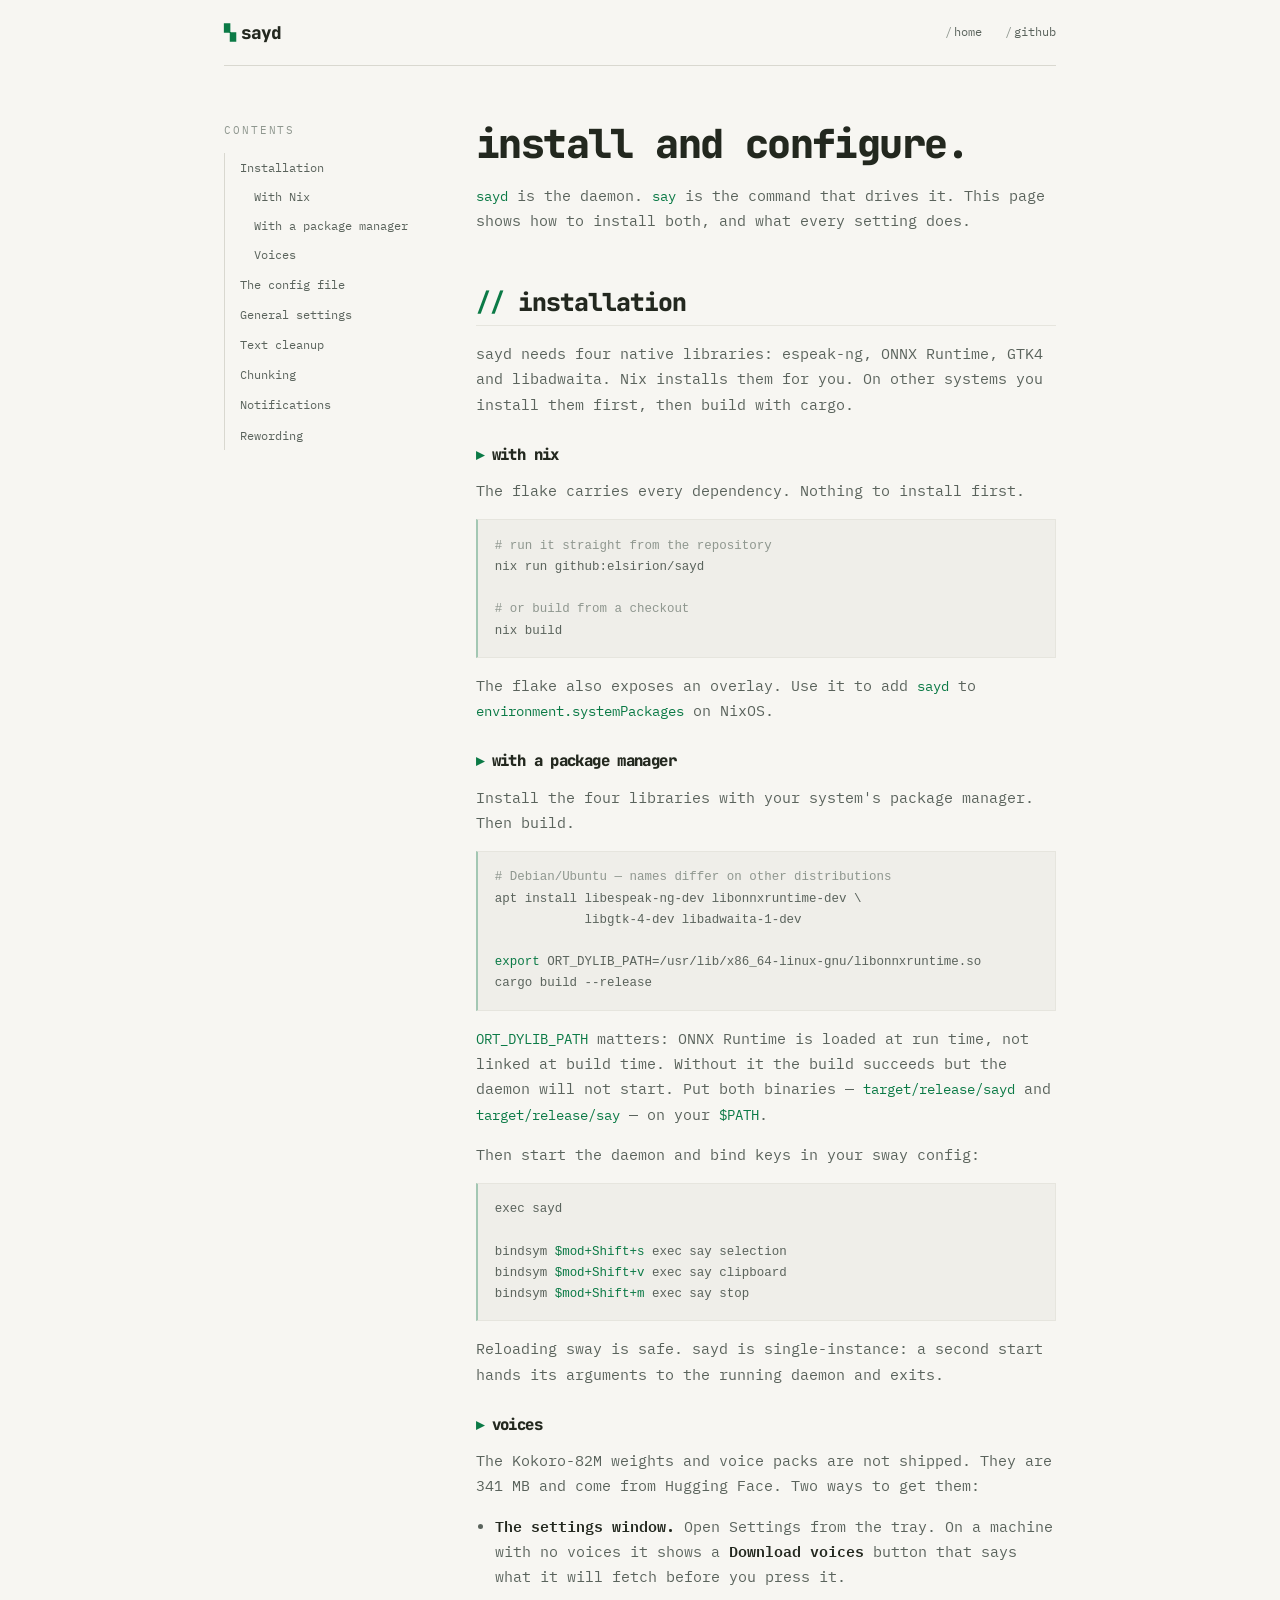
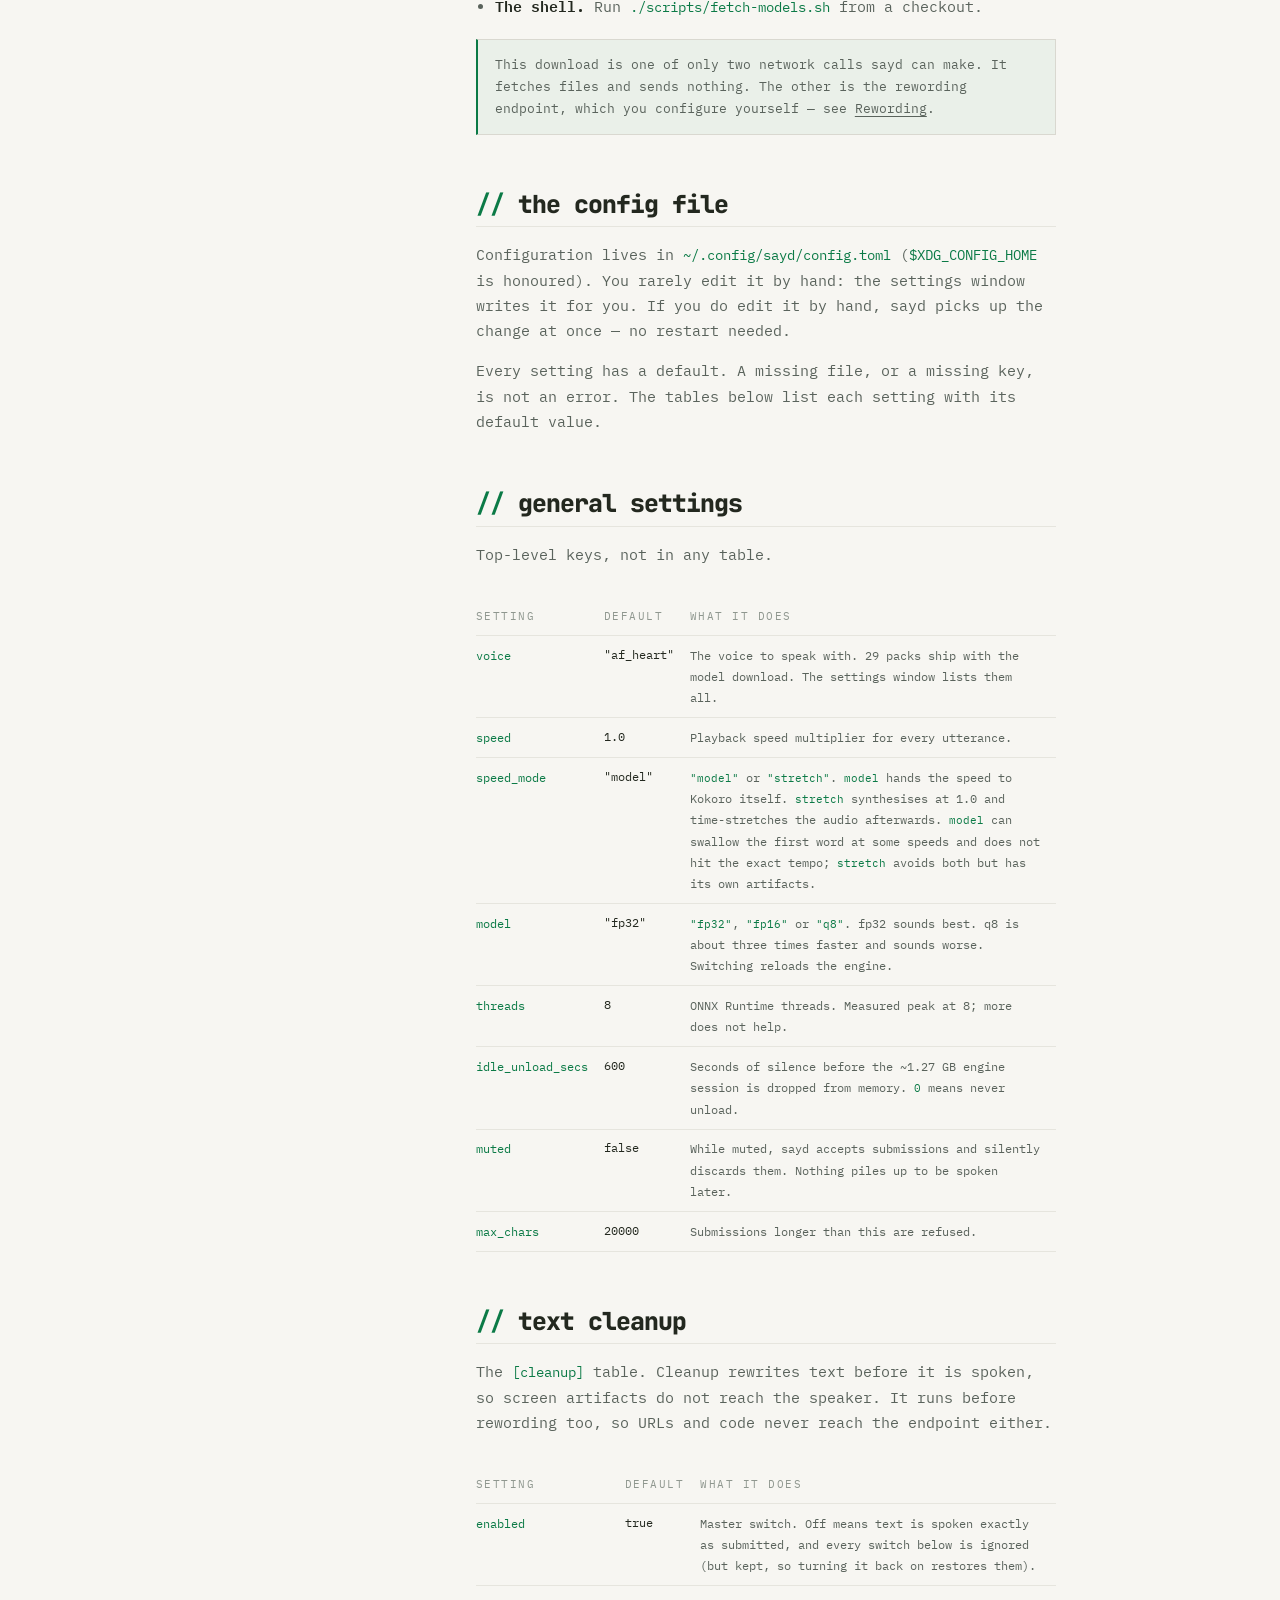
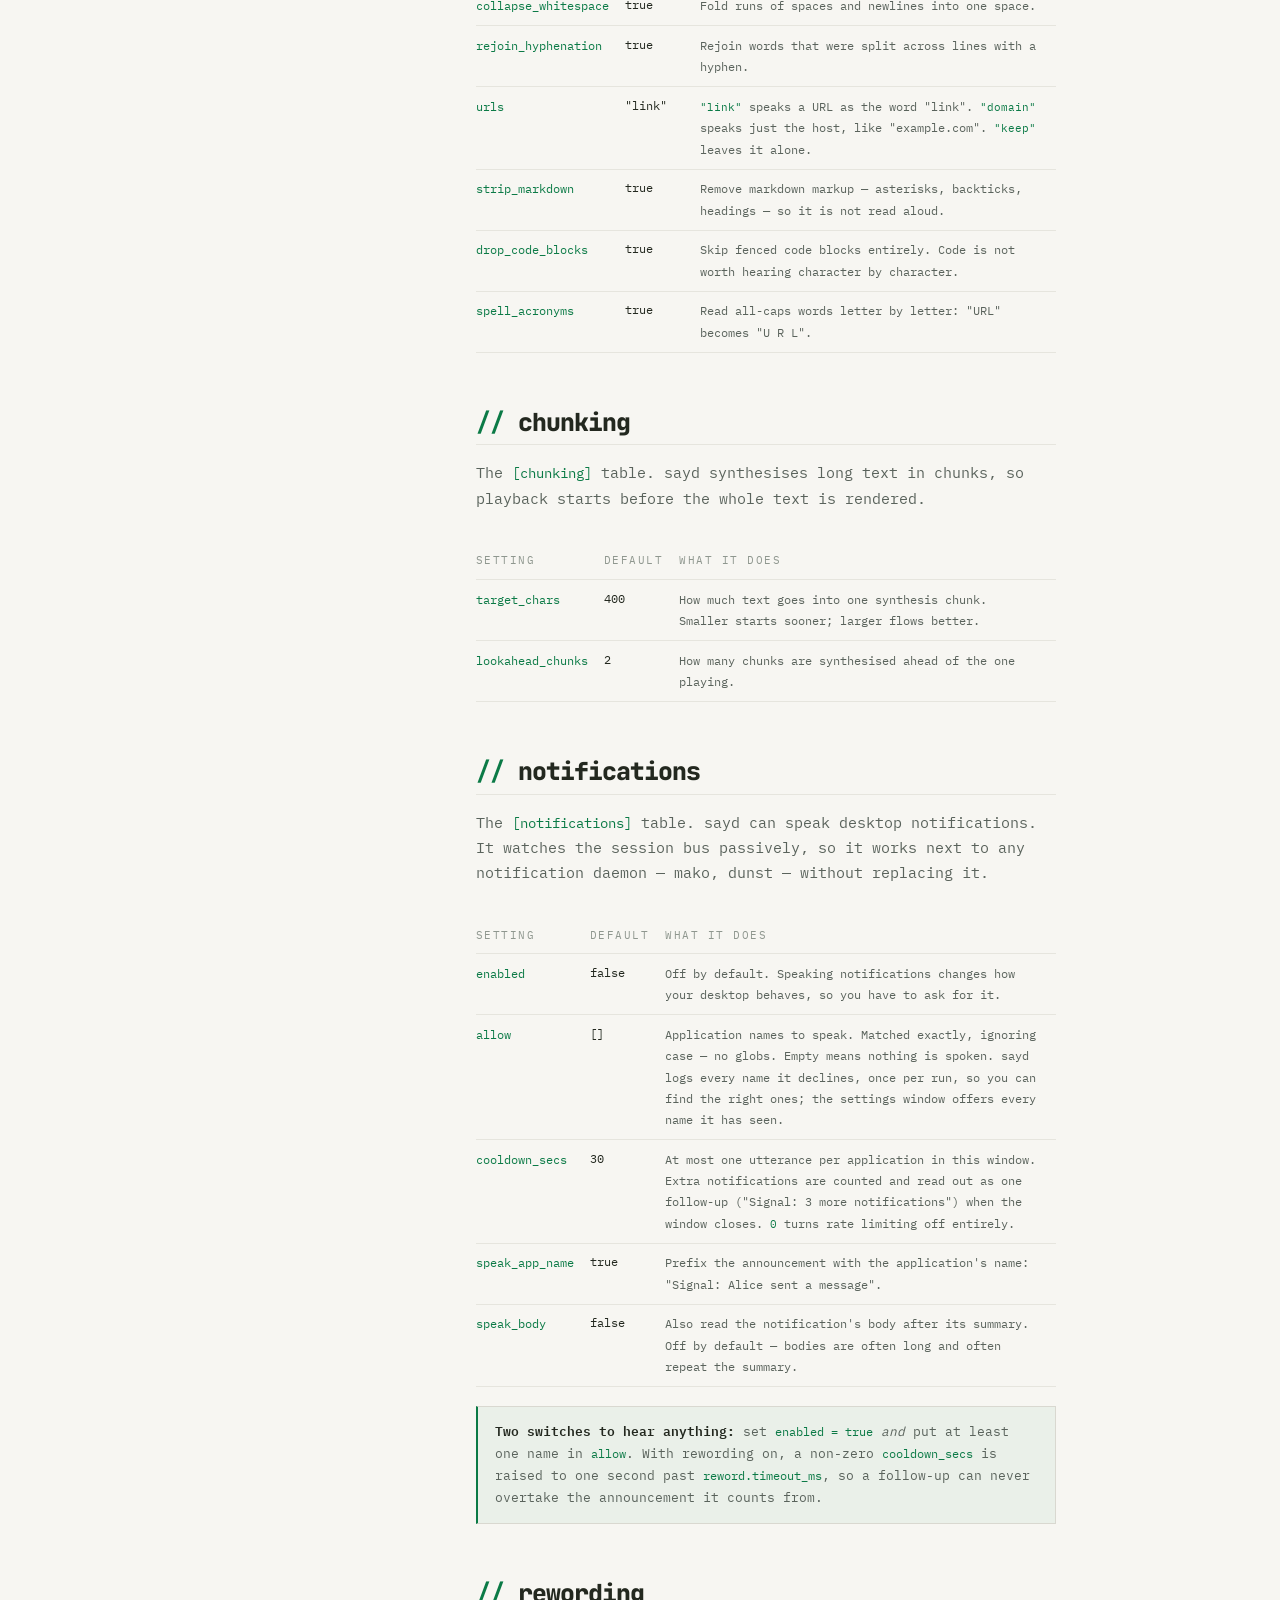
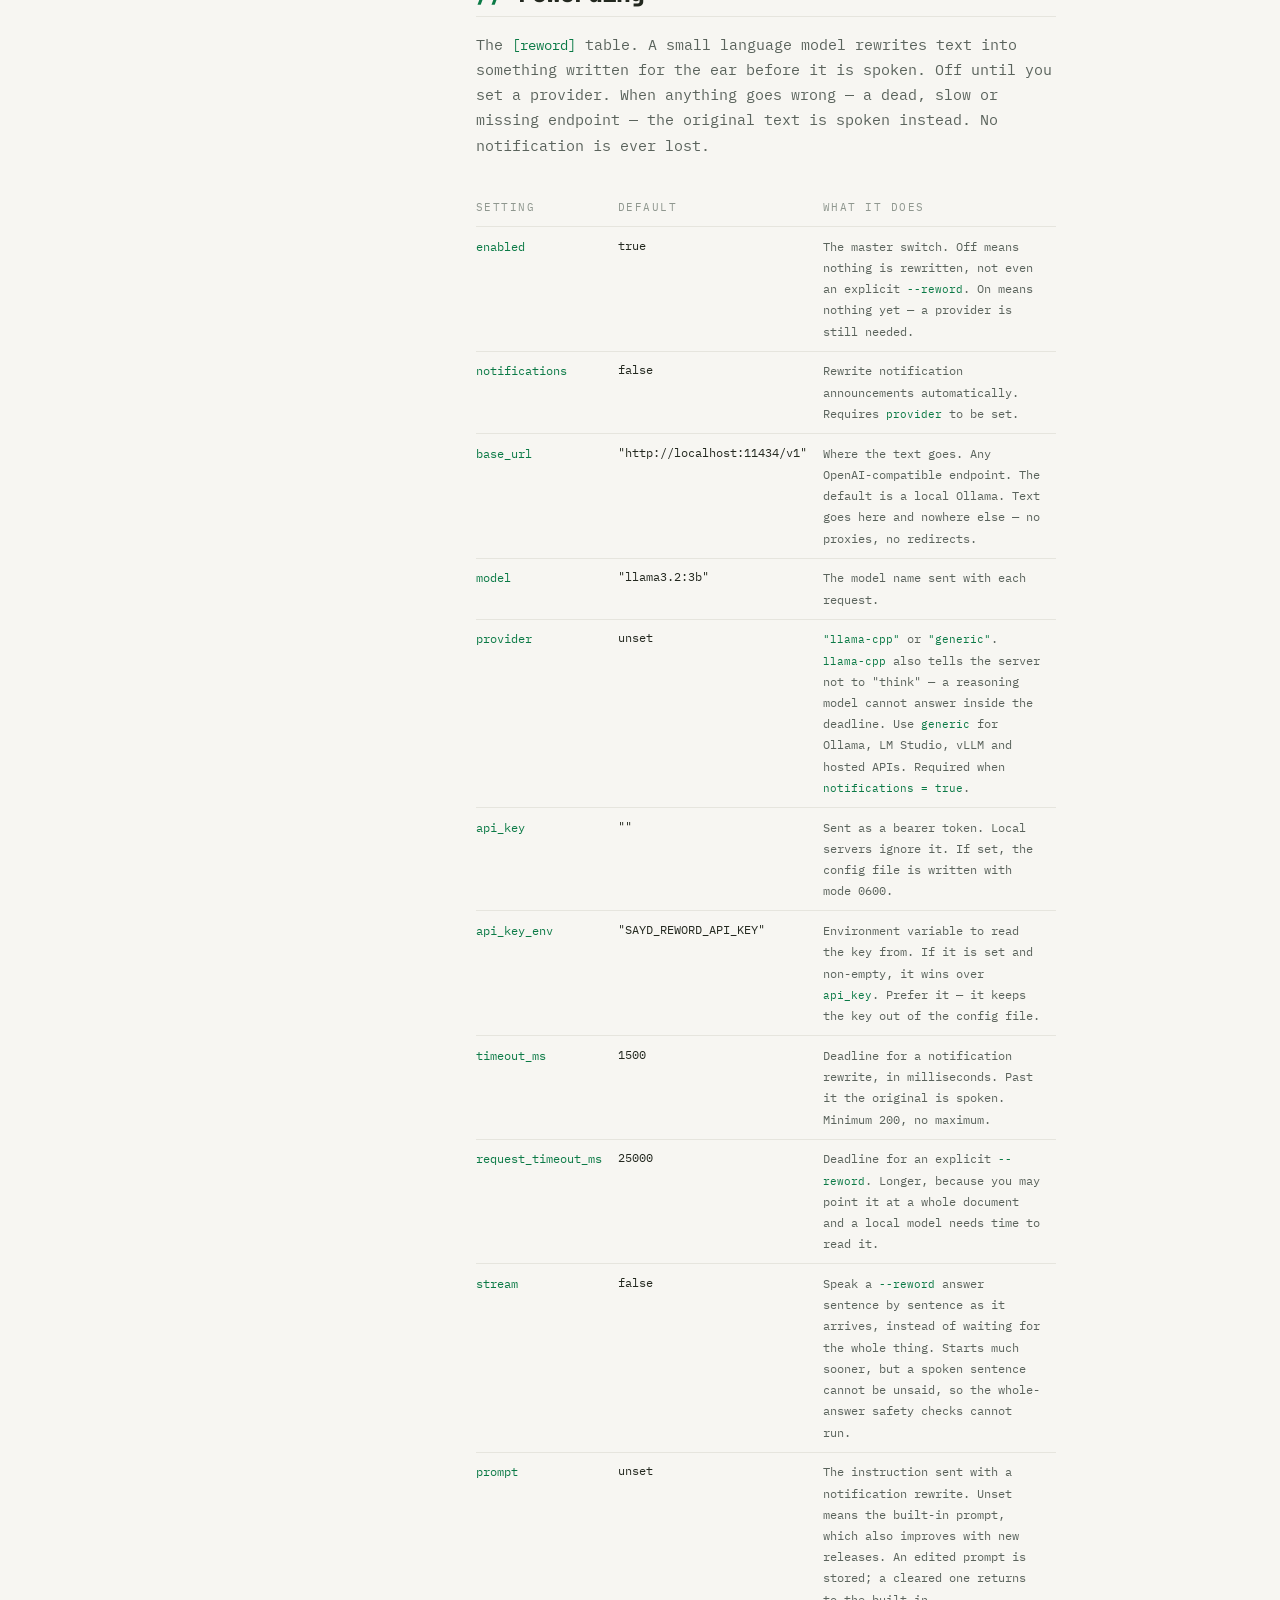
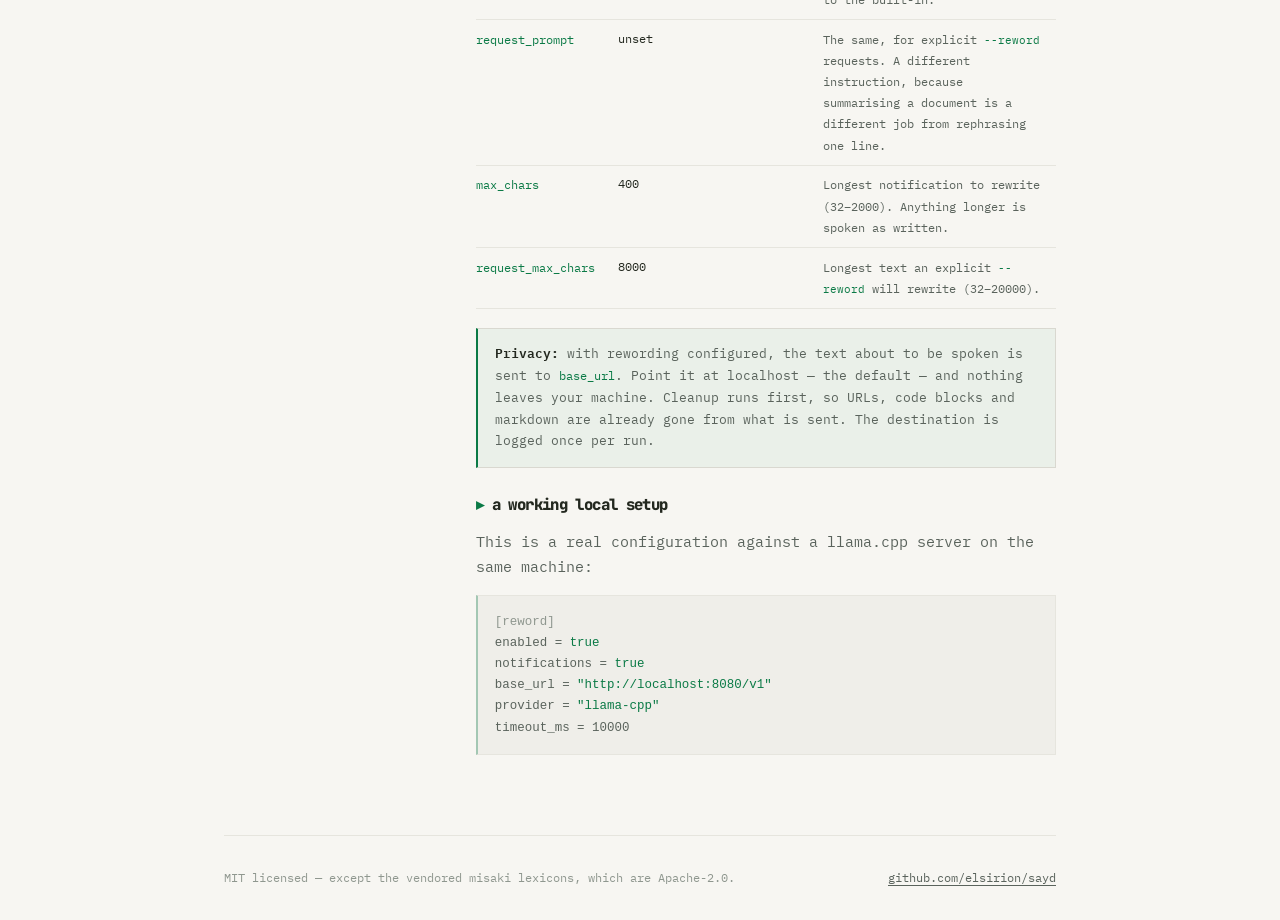
==== site/docs.html @ 58fd7c79 "docs: remap keybinds that collide with common sway bindings $mod+Shift+x (suspend) and $mod+Shift+p " ====
<!doctype html>
<html lang="en">
<head>
<meta charset="utf-8">
<meta name="viewport" content="width=device-width, initial-scale=1">
<title>sayd docs — install and configure</title>
<meta name="description" content="How to install sayd and what every setting in config.toml does.">
<meta name="color-scheme" content="dark light">
<link rel="stylesheet" href="docs.css">
<link rel="icon" href="data:image/svg+xml,%3Csvg xmlns='http://www.w3.org/2000/svg' viewBox='0 0 32 32'%3E%3Crect width='32' height='32' fill='%2307080a'/%3E%3Cg fill='%232bf08a'%3E%3Crect x='7' y='13' width='2.5' height='6'/%3E%3Crect x='12' y='9' width='2.5' height='14'/%3E%3Crect x='17' y='11' width='2.5' height='10'/%3E%3Crect x='22' y='14' width='2.5' height='4'/%3E%3C/g%3E%3C/svg%3E">
</head>
<body>

<header class="wrap masthead">
  <a class="wordmark" href="./">sayd</a>
  <nav>
    <a href="./">home</a>
    <a href="https://github.com/elsirion/sayd">github</a>
  </nav>
</header>

<div class="wrap docs">

<nav class="toc" aria-label="Contents">
  <p class="toc__title">Contents</p>
  <ol>
    <li><a href="#install">Installation</a></li>
    <li class="toc--sub"><a href="#install-nix">With Nix</a></li>
    <li class="toc--sub"><a href="#install-pm">With a package manager</a></li>
    <li class="toc--sub"><a href="#voices">Voices</a></li>
    <li><a href="#config-file">The config file</a></li>
    <li><a href="#general">General settings</a></li>
    <li><a href="#cleanup">Text cleanup</a></li>
    <li><a href="#chunking">Chunking</a></li>
    <li><a href="#notifications">Notifications</a></li>
    <li><a href="#reword">Rewording</a></li>
  </ol>
</nav>

<main class="content">

<h1>Install and configure.</h1>
<p class="lede">
  <code>sayd</code> is the daemon. <code>say</code> is the command that drives it.
  This page shows how to install both, and what every setting does.
</p>

<!-- ================================================================== -->

<section id="install">
  <h2>Installation</h2>
  <p>
    sayd needs four native libraries: espeak-ng, ONNX Runtime, GTK4 and
    libadwaita. Nix installs them for you. On other systems you install them
    first, then build with cargo.
  </p>

  <h3 id="install-nix">With Nix</h3>
  <p>The flake carries every dependency. Nothing to install first.</p>
<pre><span class="c"># run it straight from the repository</span>
nix run github:elsirion/sayd

<span class="c"># or build from a checkout</span>
nix build</pre>
  <p>
    The flake also exposes an overlay. Use it to add <code>sayd</code> to
    <code>environment.systemPackages</code> on NixOS.
  </p>

  <h3 id="install-pm">With a package manager</h3>
  <p>Install the four libraries with your system's package manager. Then build.</p>
<pre><span class="c"># Debian/Ubuntu — names differ on other distributions</span>
apt install libespeak-ng-dev libonnxruntime-dev \
            libgtk-4-dev libadwaita-1-dev

<span class="k">export</span> ORT_DYLIB_PATH=/usr/lib/x86_64-linux-gnu/libonnxruntime.so
cargo build --release</pre>
  <p>
    <code>ORT_DYLIB_PATH</code> matters: ONNX Runtime is loaded at run time,
    not linked at build time. Without it the build succeeds but the daemon
    will not start. Put both binaries — <code>target/release/sayd</code> and
    <code>target/release/say</code> — on your <code>$PATH</code>.
  </p>

  <p>Then start the daemon and bind keys in your sway config:</p>
<pre>exec sayd

bindsym <span class="k">$mod+Shift+s</span> exec say selection
bindsym <span class="k">$mod+Shift+v</span> exec say clipboard
bindsym <span class="k">$mod+Shift+m</span> exec say stop</pre>
  <p>
    Reloading sway is safe. sayd is single-instance: a second start hands its
    arguments to the running daemon and exits.
  </p>

  <h3 id="voices">Voices</h3>
  <p>
    The Kokoro-82M weights and voice packs are not shipped. They are 341&nbsp;MB
    and come from Hugging Face. Two ways to get them:
  </p>
  <ul>
    <li><b>The settings window.</b> Open Settings from the tray. On a machine
      with no voices it shows a <b>Download voices</b> button that says what it
      will fetch before you press it.</li>
    <li><b>The shell.</b> Run <code>./scripts/fetch-models.sh</code> from a
      checkout.</li>
  </ul>
  <p class="note">
    This download is one of only two network calls sayd can make. It fetches
    files and sends nothing. The other is the rewording endpoint, which you
    configure yourself — see <a href="#reword">Rewording</a>.
  </p>
</section>

<!-- ================================================================== -->

<section id="config-file">
  <h2>The config file</h2>
  <p>
    Configuration lives in <code>~/.config/sayd/config.toml</code>
    (<code>$XDG_CONFIG_HOME</code> is honoured). You rarely edit it by hand:
    the settings window writes it for you. If you do edit it by hand, sayd
    picks up the change at once — no restart needed.
  </p>
  <p>
    Every setting has a default. A missing file, or a missing key, is not an
    error. The tables below list each setting with its default value.
  </p>
</section>

<!-- ================================================================== -->

<section id="general">
  <h2>General settings</h2>
  <p>Top-level keys, not in any table.</p>
  <div class="scroller">
  <table>
    <tr><th>Setting</th><th>Default</th><th>What it does</th></tr>
    <tr><td>voice</td><td>"af_heart"</td>
      <td>The voice to speak with. 29 packs ship with the model download. The settings window lists them all.</td></tr>
    <tr><td>speed</td><td>1.0</td>
      <td>Playback speed multiplier for every utterance.</td></tr>
    <tr><td>speed_mode</td><td>"model"</td>
      <td><code>"model"</code> or <code>"stretch"</code>. <code>model</code> hands the speed to Kokoro itself. <code>stretch</code> synthesises at 1.0 and time-stretches the audio afterwards. <code>model</code> can swallow the first word at some speeds and does not hit the exact tempo; <code>stretch</code> avoids both but has its own artifacts.</td></tr>
    <tr><td>model</td><td>"fp32"</td>
      <td><code>"fp32"</code>, <code>"fp16"</code> or <code>"q8"</code>. fp32 sounds best. q8 is about three times faster and sounds worse. Switching reloads the engine.</td></tr>
    <tr><td>threads</td><td>8</td>
      <td>ONNX Runtime threads. Measured peak at 8; more does not help.</td></tr>
    <tr><td>idle_unload_secs</td><td>600</td>
      <td>Seconds of silence before the ~1.27&nbsp;GB engine session is dropped from memory. <code>0</code> means never unload.</td></tr>
    <tr><td>muted</td><td>false</td>
      <td>While muted, sayd accepts submissions and silently discards them. Nothing piles up to be spoken later.</td></tr>
    <tr><td>max_chars</td><td>20000</td>
      <td>Submissions longer than this are refused.</td></tr>
  </table>
  </div>
</section>

<!-- ================================================================== -->

<section id="cleanup">
  <h2>Text cleanup</h2>
  <p>
    The <code>[cleanup]</code> table. Cleanup rewrites text before it is
    spoken, so screen artifacts do not reach the speaker. It runs before
    rewording too, so URLs and code never reach the endpoint either.
  </p>
  <div class="scroller">
  <table>
    <tr><th>Setting</th><th>Default</th><th>What it does</th></tr>
    <tr><td>enabled</td><td>true</td>
      <td>Master switch. Off means text is spoken exactly as submitted, and every switch below is ignored (but kept, so turning it back on restores them).</td></tr>
    <tr><td>collapse_whitespace</td><td>true</td>
      <td>Fold runs of spaces and newlines into one space.</td></tr>
    <tr><td>rejoin_hyphenation</td><td>true</td>
      <td>Rejoin words that were split across lines with a hyphen.</td></tr>
    <tr><td>urls</td><td>"link"</td>
      <td><code>"link"</code> speaks a URL as the word "link". <code>"domain"</code> speaks just the host, like "example.com". <code>"keep"</code> leaves it alone.</td></tr>
    <tr><td>strip_markdown</td><td>true</td>
      <td>Remove markdown markup — asterisks, backticks, headings — so it is not read aloud.</td></tr>
    <tr><td>drop_code_blocks</td><td>true</td>
      <td>Skip fenced code blocks entirely. Code is not worth hearing character by character.</td></tr>
    <tr><td>spell_acronyms</td><td>true</td>
      <td>Read all-caps words letter by letter: "URL" becomes "U R L".</td></tr>
  </table>
  </div>
</section>

<!-- ================================================================== -->

<section id="chunking">
  <h2>Chunking</h2>
  <p>
    The <code>[chunking]</code> table. sayd synthesises long text in chunks,
    so playback starts before the whole text is rendered.
  </p>
  <div class="scroller">
  <table>
    <tr><th>Setting</th><th>Default</th><th>What it does</th></tr>
    <tr><td>target_chars</td><td>400</td>
      <td>How much text goes into one synthesis chunk. Smaller starts sooner; larger flows better.</td></tr>
    <tr><td>lookahead_chunks</td><td>2</td>
      <td>How many chunks are synthesised ahead of the one playing.</td></tr>
  </table>
  </div>
</section>

<!-- ================================================================== -->

<section id="notifications">
  <h2>Notifications</h2>
  <p>
    The <code>[notifications]</code> table. sayd can speak desktop
    notifications. It watches the session bus passively, so it works next to
    any notification daemon — mako, dunst — without replacing it.
  </p>
  <div class="scroller">
  <table>
    <tr><th>Setting</th><th>Default</th><th>What it does</th></tr>
    <tr><td>enabled</td><td>false</td>
      <td>Off by default. Speaking notifications changes how your desktop behaves, so you have to ask for it.</td></tr>
    <tr><td>allow</td><td>[]</td>
      <td>Application names to speak. Matched exactly, ignoring case — no globs. Empty means nothing is spoken. sayd logs every name it declines, once per run, so you can find the right ones; the settings window offers every name it has seen.</td></tr>
    <tr><td>cooldown_secs</td><td>30</td>
      <td>At most one utterance per application in this window. Extra notifications are counted and read out as one follow-up ("Signal: 3 more notifications") when the window closes. <code>0</code> turns rate limiting off entirely.</td></tr>
    <tr><td>speak_app_name</td><td>true</td>
      <td>Prefix the announcement with the application's name: "Signal: Alice sent a message".</td></tr>
    <tr><td>speak_body</td><td>false</td>
      <td>Also read the notification's body after its summary. Off by default — bodies are often long and often repeat the summary.</td></tr>
  </table>
  </div>
  <p class="note">
    <b>Two switches to hear anything:</b> set <code>enabled = true</code>
    <em>and</em> put at least one name in <code>allow</code>. With rewording
    on, a non-zero <code>cooldown_secs</code> is raised to one second past
    <code>reword.timeout_ms</code>, so a follow-up can never overtake the
    announcement it counts from.
  </p>
</section>

<!-- ================================================================== -->

<section id="reword">
  <h2>Rewording</h2>
  <p>
    The <code>[reword]</code> table. A small language model rewrites text into
    something written for the ear before it is spoken. Off until you set a
    provider. When anything goes wrong — a dead, slow or missing endpoint —
    the original text is spoken instead. No notification is ever lost.
  </p>
  <div class="scroller">
  <table>
    <tr><th>Setting</th><th>Default</th><th>What it does</th></tr>
    <tr><td>enabled</td><td>true</td>
      <td>The master switch. Off means nothing is rewritten, not even an explicit <code>--reword</code>. On means nothing yet — a provider is still needed.</td></tr>
    <tr><td>notifications</td><td>false</td>
      <td>Rewrite notification announcements automatically. Requires <code>provider</code> to be set.</td></tr>
    <tr><td>base_url</td><td>"http://localhost:11434/v1"</td>
      <td>Where the text goes. Any OpenAI-compatible endpoint. The default is a local Ollama. Text goes here and nowhere else — no proxies, no redirects.</td></tr>
    <tr><td>model</td><td>"llama3.2:3b"</td>
      <td>The model name sent with each request.</td></tr>
    <tr><td>provider</td><td>unset</td>
      <td><code>"llama-cpp"</code> or <code>"generic"</code>. <code>llama-cpp</code> also tells the server not to "think" — a reasoning model cannot answer inside the deadline. Use <code>generic</code> for Ollama, LM Studio, vLLM and hosted APIs. Required when <code>notifications = true</code>.</td></tr>
    <tr><td>api_key</td><td>""</td>
      <td>Sent as a bearer token. Local servers ignore it. If set, the config file is written with mode 0600.</td></tr>
    <tr><td>api_key_env</td><td>"SAYD_REWORD_API_KEY"</td>
      <td>Environment variable to read the key from. If it is set and non-empty, it wins over <code>api_key</code>. Prefer it — it keeps the key out of the config file.</td></tr>
    <tr><td>timeout_ms</td><td>1500</td>
      <td>Deadline for a notification rewrite, in milliseconds. Past it the original is spoken. Minimum 200, no maximum.</td></tr>
    <tr><td>request_timeout_ms</td><td>25000</td>
      <td>Deadline for an explicit <code>--reword</code>. Longer, because you may point it at a whole document and a local model needs time to read it.</td></tr>
    <tr><td>stream</td><td>false</td>
      <td>Speak a <code>--reword</code> answer sentence by sentence as it arrives, instead of waiting for the whole thing. Starts much sooner, but a spoken sentence cannot be unsaid, so the whole-answer safety checks cannot run.</td></tr>
    <tr><td>prompt</td><td>unset</td>
      <td>The instruction sent with a notification rewrite. Unset means the built-in prompt, which also improves with new releases. An edited prompt is stored; a cleared one returns to the built-in.</td></tr>
    <tr><td>request_prompt</td><td>unset</td>
      <td>The same, for explicit <code>--reword</code> requests. A different instruction, because summarising a document is a different job from rephrasing one line.</td></tr>
    <tr><td>max_chars</td><td>400</td>
      <td>Longest notification to rewrite (32–2000). Anything longer is spoken as written.</td></tr>
    <tr><td>request_max_chars</td><td>8000</td>
      <td>Longest text an explicit <code>--reword</code> will rewrite (32–20000).</td></tr>
  </table>
  </div>
  <p class="note">
    <b>Privacy:</b> with rewording configured, the text about to be spoken is
    sent to <code>base_url</code>. Point it at localhost — the default — and
    nothing leaves your machine. Cleanup runs first, so URLs, code blocks and
    markdown are already gone from what is sent. The destination is logged
    once per run.
  </p>

  <h3>A working local setup</h3>
  <p>This is a real configuration against a llama.cpp server on the same machine:</p>
<pre><span class="c">[reword]</span>
enabled = <span class="k">true</span>
notifications = <span class="k">true</span>
base_url = <span class="k">"http://localhost:8080/v1"</span>
provider = <span class="k">"llama-cpp"</span>
timeout_ms = 10000</pre>
</section>

</main>
</div>

<footer class="wrap">
  <span>MIT licensed — except the vendored misaki lexicons, which are Apache-2.0.</span>
  <span><a href="https://github.com/elsirion/sayd">github.com/elsirion/sayd</a></span>
</footer>

</body>
</html>
---- site/docs.css ----
@import url("fonts.css");

/* ---------------------------------------------------------------------------
   sayd — documentation page

   Unlike the landing page, this one follows the reader's colour scheme.
   Dark is the default and matches the landing page; light redefines the
   same tokens. Nothing outside the two token blocks names a colour.
   --------------------------------------------------------------------------- */

:root {
  --bg: #07080a;
  --surface: #0d0f12;
  --sunk: #050607;
  --fg: #c6cfc9;
  --fg-dim: #7c8a84;
  --fg-faint: #48524e;
  --accent: #2bf08a;
  --accent-dim: #2bf08a3d;
  --accent-bg: #2bf08a12;
  --line: #1a2025;
  --line-soft: #12171b;

  --display: "JetBrains Mono", ui-monospace, monospace;
  --mono: "IBM Plex Mono", ui-monospace, monospace;

  color-scheme: dark;
}

@media (prefers-color-scheme: light) {
  :root {
    --bg: #f7f6f2;
    --surface: #fffefb;
    --sunk: #efeee9;
    --fg: #23281f;
    --fg-dim: #5a635c;
    --fg-faint: #8f978f;
    --accent: #0b7a46;
    --accent-dim: #0b7a4655;
    --accent-bg: #0b7a460d;
    --line: #d9d8d0;
    --line-soft: #e6e5de;
    color-scheme: light;
  }
}

*,
*::before,
*::after { box-sizing: border-box; }

html { -webkit-text-size-adjust: 100%; scroll-behavior: smooth; }

@media (prefers-reduced-motion: reduce) {
  html { scroll-behavior: auto; }
}

body {
  margin: 0;
  background: var(--bg);
  color: var(--fg);
  font-family: var(--mono);
  font-size: clamp(0.85rem, 0.81rem + 0.2vw, 0.93rem);
  line-height: 1.7;
  -webkit-font-smoothing: antialiased;
}

a { color: inherit; text-underline-offset: 0.25em; text-decoration-thickness: 1px; }
a:hover { color: var(--accent); }

::selection { background: var(--accent); color: var(--bg); }

h1, h2, h3 {
  font-family: var(--display);
  font-weight: 800;
  letter-spacing: -0.04em;
  line-height: 1.12;
  margin: 0;
  text-transform: lowercase;
  text-wrap: balance;
}

.wrap {
  width: min(100% - clamp(2rem, 8vw, 6rem), 52rem);
  margin-inline: auto;
}

/* --- masthead ------------------------------------------------------------ */

.masthead {
  display: flex;
  align-items: center;
  justify-content: space-between;
  gap: 1.5rem;
  padding-block: 1.1rem;
  border-bottom: 1px solid var(--line);
}

.wordmark {
  font-family: var(--display);
  font-size: 1.1rem;
  font-weight: 800;
  letter-spacing: -0.06em;
  text-decoration: none;
  display: inline-flex;
  align-items: center;
  gap: 0.55ch;
  color: var(--fg);
}

.wordmark::before { content: "▚"; color: var(--accent); font-size: 0.85em; }

.masthead nav { display: flex; gap: 1.4rem; font-size: 0.76rem; color: var(--fg-dim); }
.masthead nav a { text-decoration: none; }
.masthead nav a::before { content: "/"; color: var(--fg-faint); margin-right: 0.35ch; }

/* --- layout: ToC left, content right ------------------------------------- */

.docs {
  display: grid;
  grid-template-columns: 13rem minmax(0, 1fr);
  gap: clamp(2rem, 4vw, 2.75rem);
  padding-block: clamp(2rem, 5vw, 3.5rem) clamp(3rem, 7vw, 5rem);
  align-items: start;
}

.toc {
  position: sticky;
  top: 1.5rem;
  font-size: 0.78rem;
}

.toc__title {
  margin: 0 0 0.8rem;
  font-size: 0.66rem;
  letter-spacing: 0.18em;
  text-transform: uppercase;
  color: var(--fg-faint);
}

.toc ol {
  margin: 0;
  padding: 0;
  list-style: none;
  border-left: 1px solid var(--line);
}

.toc li a {
  display: block;
  padding: 0.28rem 0 0.28rem 0.9rem;
  color: var(--fg-dim);
  text-decoration: none;
  border-left: 2px solid transparent;
  margin-left: -1.5px;
}

.toc li a:hover { color: var(--accent); border-left-color: var(--accent-dim); }

.toc li.toc--sub a { padding-left: 1.8rem; font-size: 0.73rem; }

@media (max-width: 52rem) {
  .docs { grid-template-columns: minmax(0, 1fr); }
  .toc { position: static; border: 1px solid var(--line); padding: 1rem 1.1rem; }
  .toc ol { border-left: 0; column-count: 2; column-gap: 1.5rem; }
  .toc li a { padding-left: 0; border-left: 0; }
}

/* --- content ------------------------------------------------------------- */

.content > h1 { font-size: clamp(1.7rem, 1.2rem + 2vw, 2.5rem); }

.content .lede { color: var(--fg-dim); margin: 1rem 0 0; }

.content section { margin-top: clamp(2.5rem, 5vw, 3.5rem); scroll-margin-top: 1.5rem; }

.content h2 {
  font-size: clamp(1.2rem, 1rem + 0.9vw, 1.55rem);
  padding-bottom: 0.5rem;
  border-bottom: 1px solid var(--line-soft);
}

.content h2::before { content: "// "; color: var(--accent); font-weight: 400; }

.content h3 { font-size: 0.98rem; margin-top: 1.8rem; }
.content h3::before { content: "▸ "; color: var(--accent); }

.content p { color: var(--fg-dim); }
.content p b, .content li b { color: var(--fg); font-weight: 600; }
.content ul { color: var(--fg-dim); padding-left: 1.2rem; }
.content li { margin-block: 0.3rem; }

code {
  font-family: var(--mono);
  font-size: 0.92em;
  color: var(--accent);
}

pre {
  margin: 1rem 0 0;
  padding: 0.95rem 1.05rem;
  background: var(--sunk);
  border: 1px solid var(--line-soft);
  border-left: 2px solid var(--accent-dim);
  overflow-x: auto;
  font-size: 0.78rem;
  line-height: 1.7;
  color: var(--fg-dim);
}

pre code { color: inherit; }
pre .c { color: var(--fg-faint); }
pre .k { color: var(--accent); }

/* --- settings tables ------------------------------------------------------ */

.scroller { overflow-x: auto; overscroll-behavior-x: contain; }

table {
  width: 100%;
  min-width: 30rem;
  border-collapse: collapse;
  margin-top: 1.1rem;
  font-size: 0.78rem;
}

th, td {
  text-align: left;
  padding: 0.55rem 1rem 0.55rem 0;
  border-bottom: 1px solid var(--line-soft);
  vertical-align: top;
}

th {
  color: var(--fg-faint);
  font-weight: 400;
  font-size: 0.66rem;
  text-transform: uppercase;
  letter-spacing: 0.14em;
}

/* On a phone the tables fit instead of scrolling: the default-value column
   is allowed to wrap, and the min-width comes off. */
@media (max-width: 36rem) {
  table { min-width: 0; }
  td:nth-child(2) { white-space: normal; overflow-wrap: anywhere; }
}

td:nth-child(1) { color: var(--accent); white-space: nowrap; }
td:nth-child(2) { color: var(--fg); white-space: nowrap; font-size: 0.74rem; }
td:nth-child(3) { color: var(--fg-dim); }

/* --- notes ---------------------------------------------------------------- */

.note {
  margin-top: 1.2rem;
  padding: 0.9rem 1.05rem;
  border: 1px solid var(--line);
  border-left: 2px solid var(--accent);
  background: var(--accent-bg);
  font-size: 0.8rem;
  color: var(--fg-dim);
}

.note b { color: var(--fg); }

/* --- footer ---------------------------------------------------------------- */

footer {
  border-top: 1px solid var(--line-soft);
  padding-block: 2rem;
  display: flex;
  flex-wrap: wrap;
  gap: 0.8rem 2.5rem;
  justify-content: space-between;
  font-size: 0.73rem;
  color: var(--fg-faint);
}

footer a { color: var(--fg-dim); }
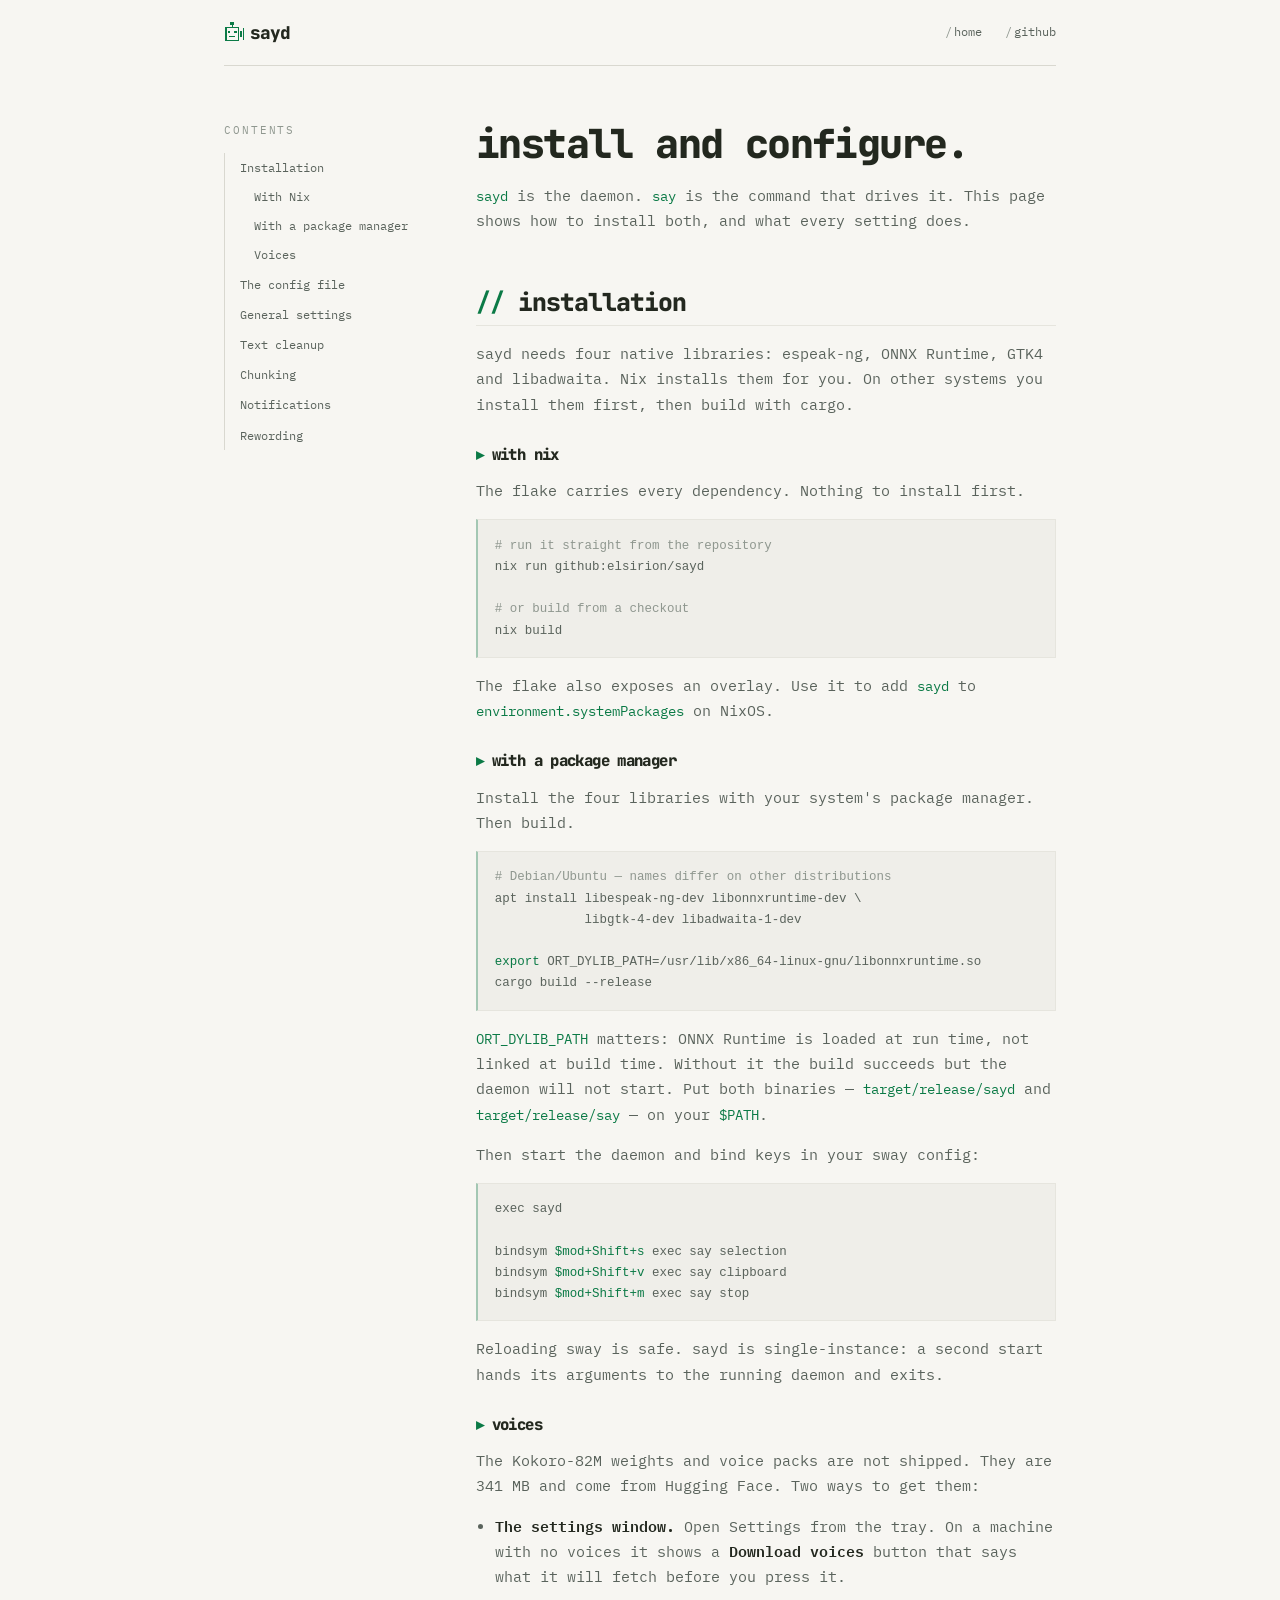
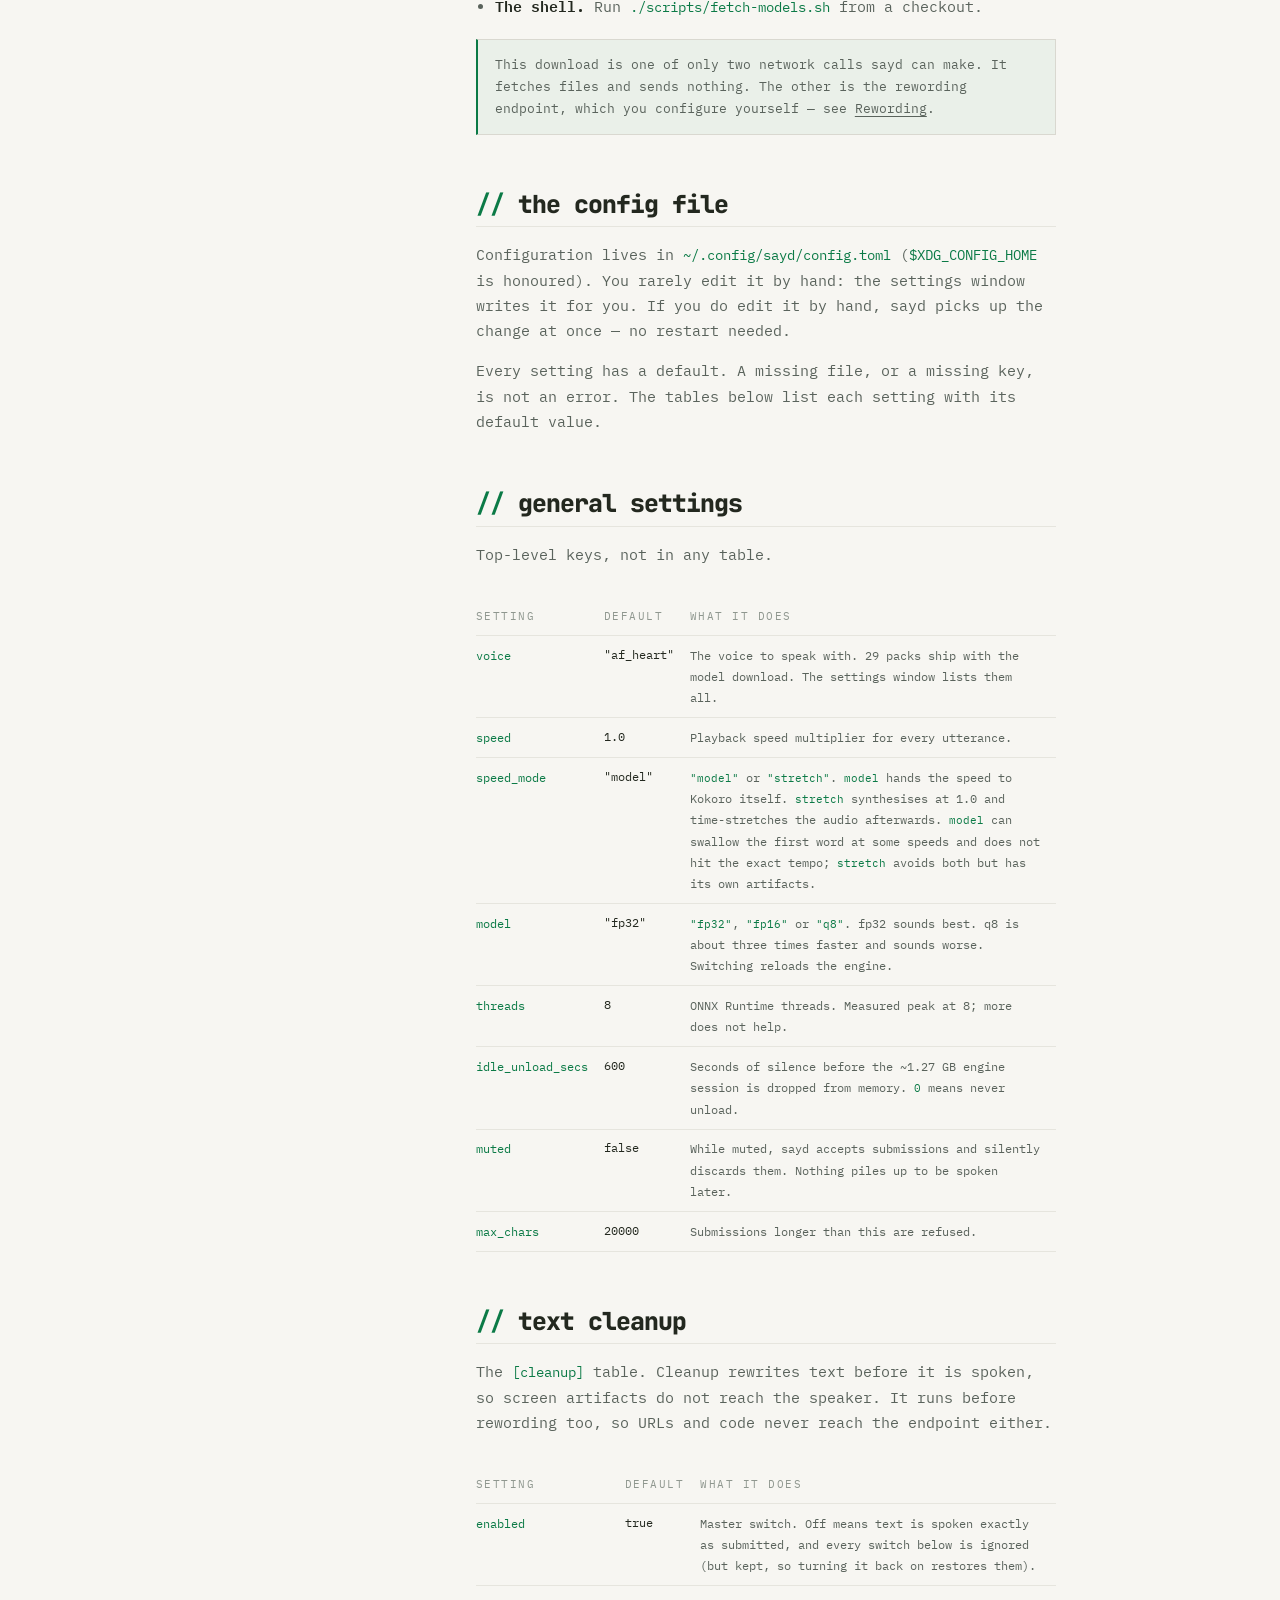
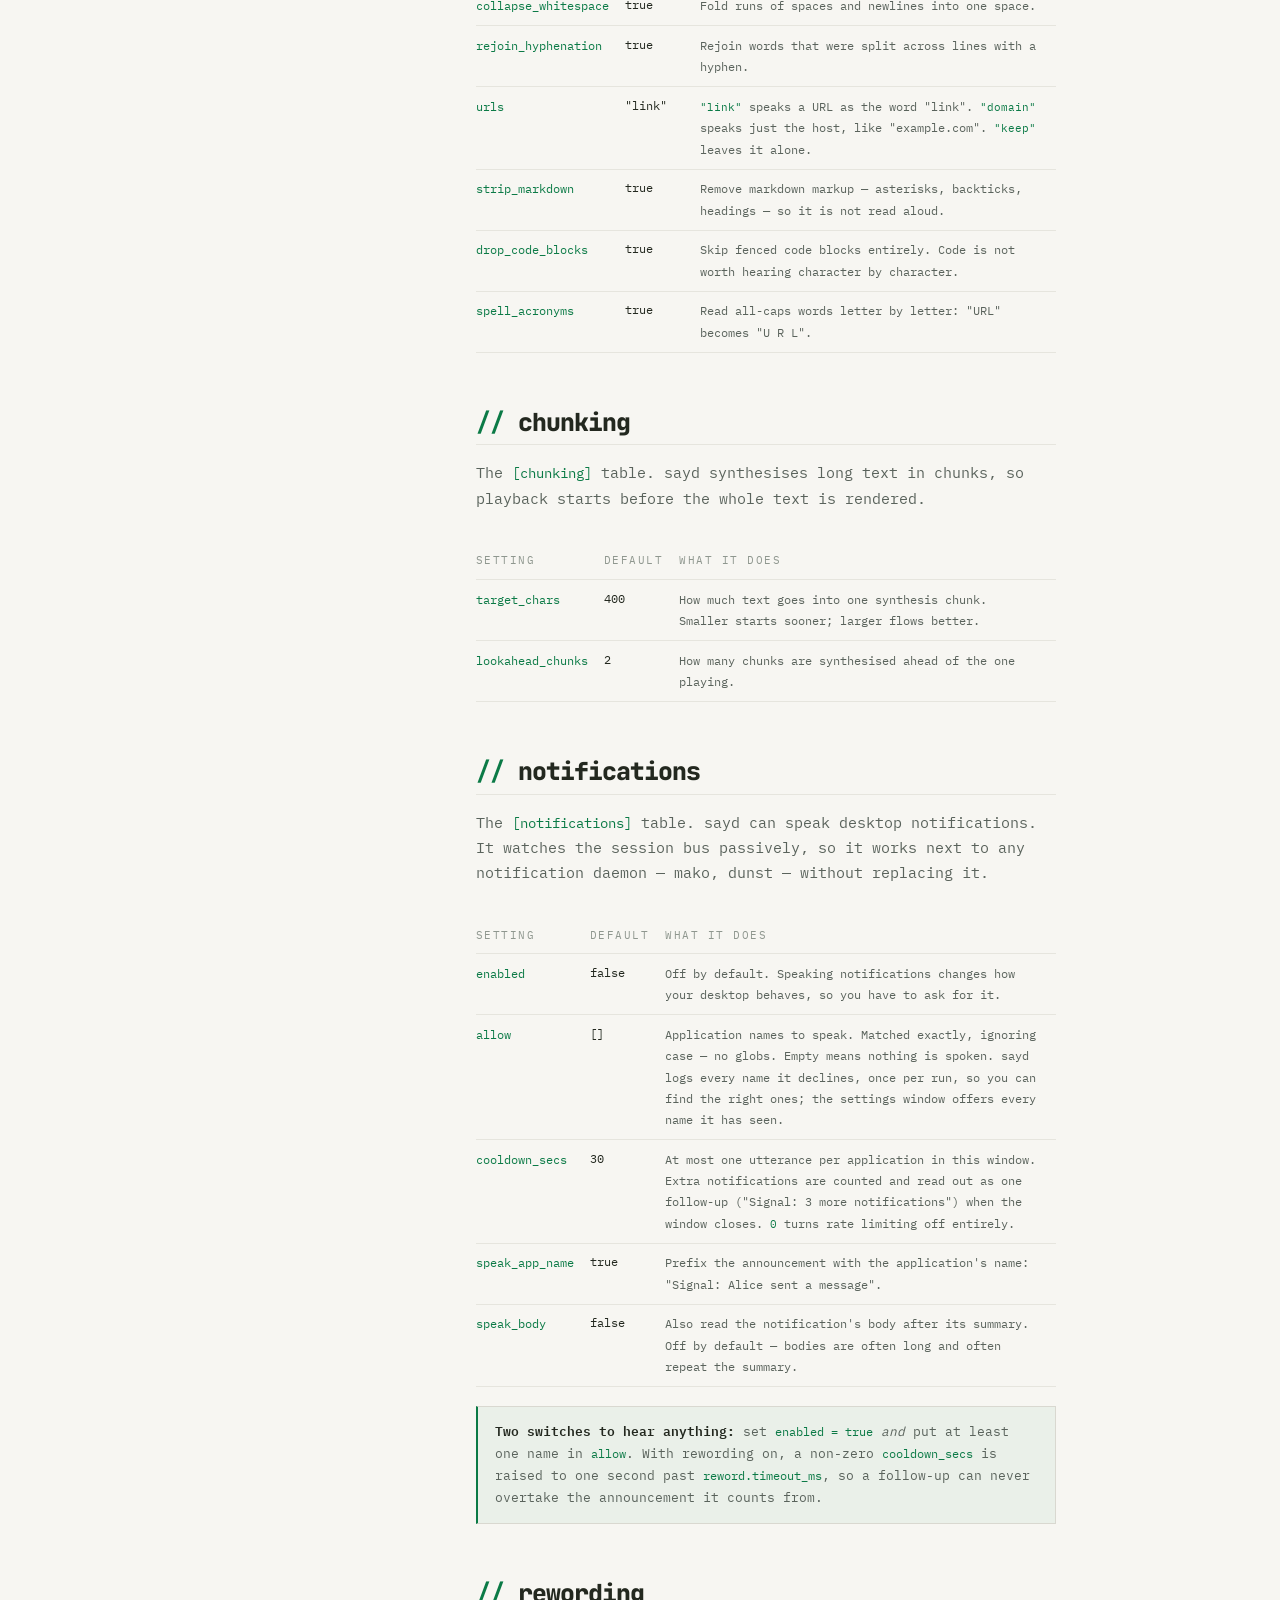
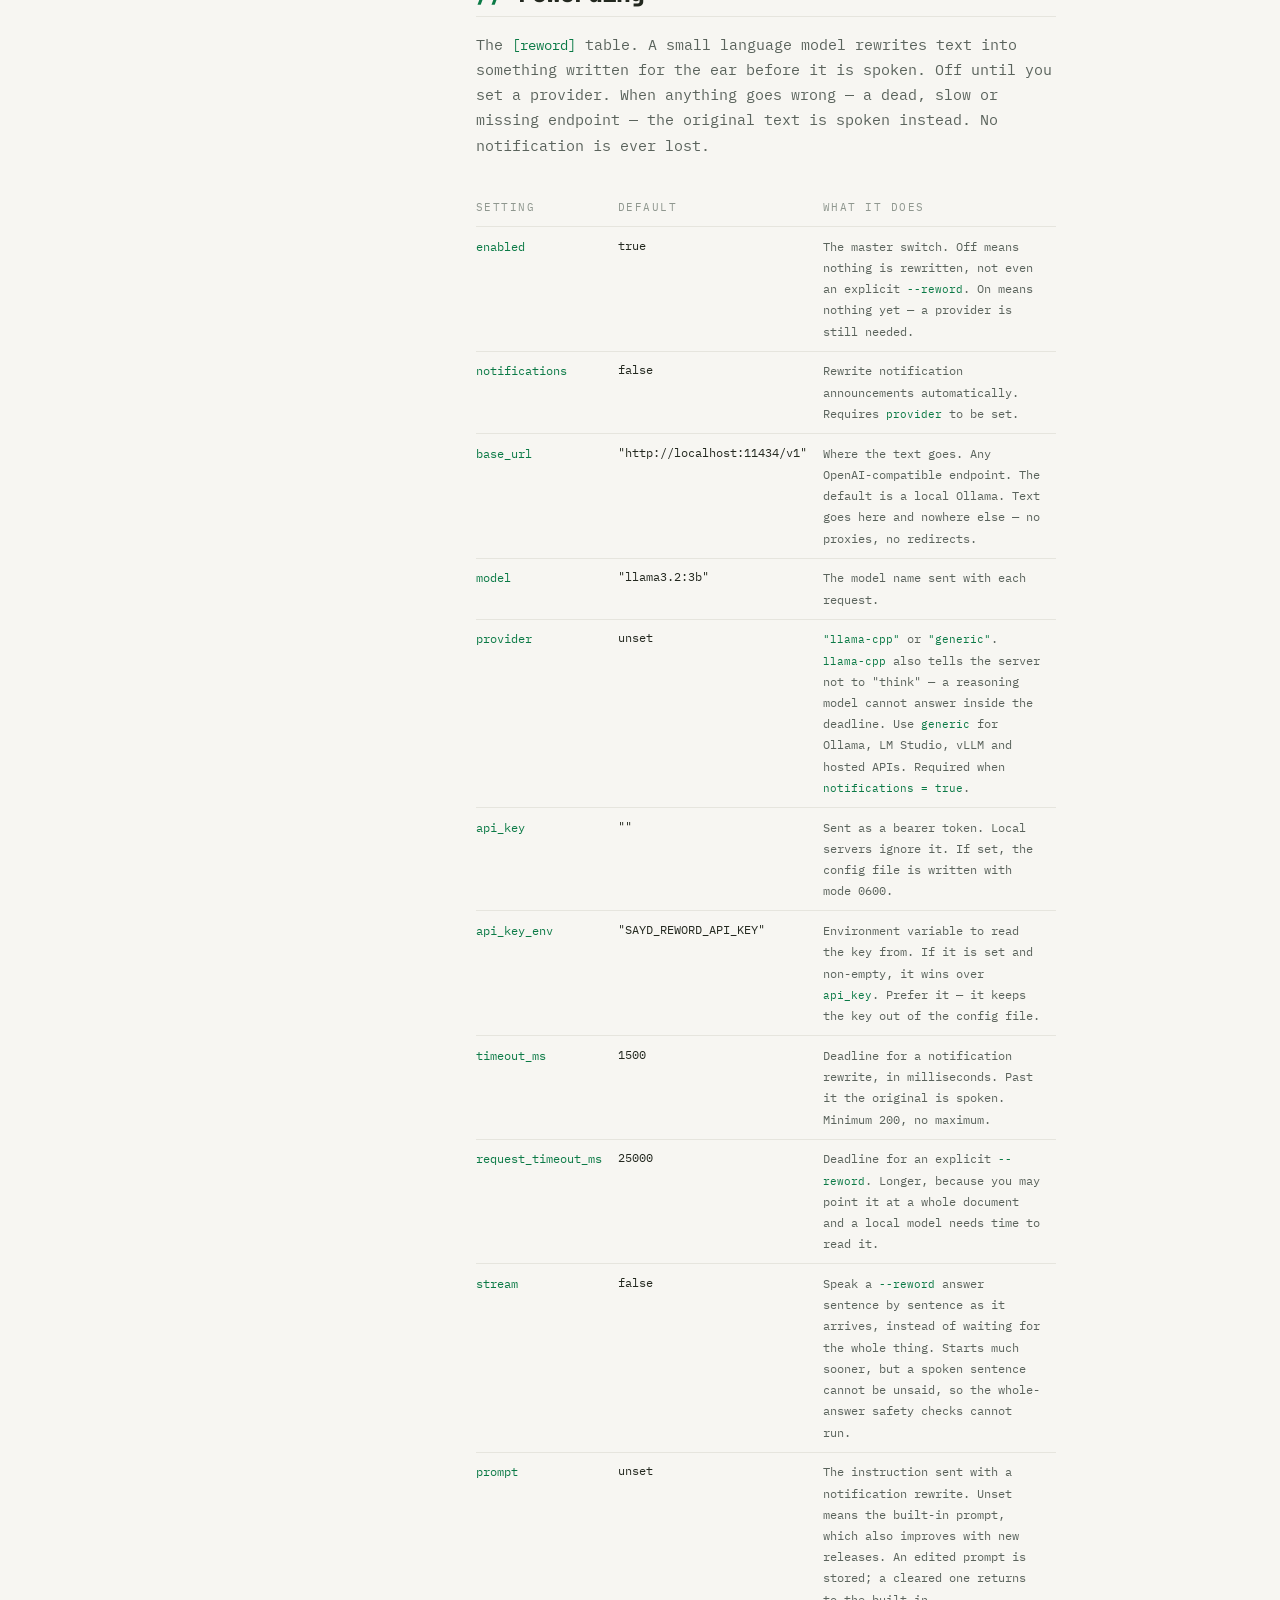
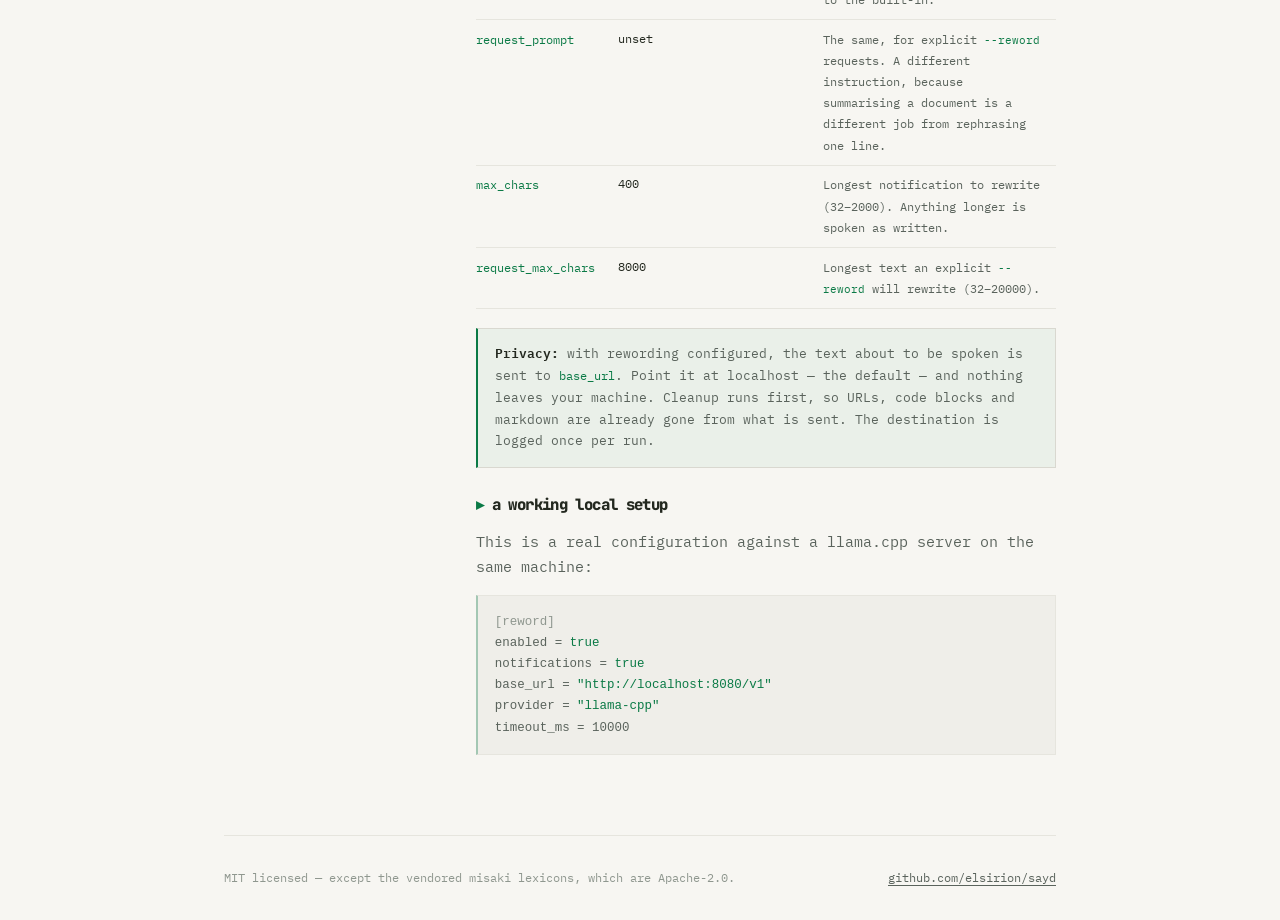
==== commit df29fe75: "feat(site): the robot joins the wordmark Inline SVG with currentColor rather than the icon file, so " ====
--- a/site/docs.html
+++ b/site/docs.html
@@ -7,12 +7,12 @@
 <meta name="description" content="How to install sayd and what every setting in config.toml does.">
 <meta name="color-scheme" content="dark light">
 <link rel="stylesheet" href="docs.css">
-<link rel="icon" href="data:image/svg+xml,%3Csvg xmlns='http://www.w3.org/2000/svg' viewBox='0 0 32 32'%3E%3Crect width='32' height='32' fill='%2307080a'/%3E%3Cg fill='%232bf08a'%3E%3Crect x='7' y='13' width='2.5' height='6'/%3E%3Crect x='12' y='9' width='2.5' height='14'/%3E%3Crect x='17' y='11' width='2.5' height='10'/%3E%3Crect x='22' y='14' width='2.5' height='4'/%3E%3C/g%3E%3C/svg%3E">
+<link rel="icon" href="icon.svg" type="image/svg+xml">
 </head>
 <body>
 
 <header class="wrap masthead">
-  <a class="wordmark" href="./">sayd</a>
+  <a class="wordmark" href="./"><svg class="wordmark__bot" viewBox="0 0 16 16" width="18" height="18" aria-hidden="true" shape-rendering="crispEdges" fill="currentColor"><rect x="5" y="0" width="3" height="1"/><rect x="5" y="1" width="3" height="1"/><rect x="6" y="2" width="1" height="1"/><rect x="6" y="3" width="1" height="1"/><rect x="1" y="4" width="11" height="1"/><rect x="1" y="5" width="1" height="1"/><rect x="11" y="5" width="1" height="1"/><rect x="15" y="5" width="1" height="1"/><rect x="1" y="6" width="1" height="1"/><rect x="11" y="6" width="1" height="1"/><rect x="15" y="6" width="1" height="1"/><rect x="1" y="7" width="1" height="1"/><rect x="3" y="7" width="2" height="1"/><rect x="8" y="7" width="2" height="1"/><rect x="11" y="7" width="1" height="1"/><rect x="13" y="7" width="1" height="1"/><rect x="15" y="7" width="1" height="1"/><rect x="1" y="8" width="1" height="1"/><rect x="3" y="8" width="2" height="1"/><rect x="8" y="8" width="2" height="1"/><rect x="11" y="8" width="1" height="1"/><rect x="13" y="8" width="1" height="1"/><rect x="15" y="8" width="1" height="1"/><rect x="1" y="9" width="1" height="1"/><rect x="11" y="9" width="1" height="1"/><rect x="13" y="9" width="1" height="1"/><rect x="15" y="9" width="1" height="1"/><rect x="1" y="10" width="1" height="1"/><rect x="11" y="10" width="1" height="1"/><rect x="13" y="10" width="1" height="1"/><rect x="15" y="10" width="1" height="1"/><rect x="1" y="11" width="1" height="1"/><rect x="4" y="11" width="5" height="1"/><rect x="11" y="11" width="1" height="1"/><rect x="13" y="11" width="1" height="1"/><rect x="15" y="11" width="1" height="1"/><rect x="1" y="12" width="1" height="1"/><rect x="11" y="12" width="1" height="1"/><rect x="15" y="12" width="1" height="1"/><rect x="1" y="13" width="1" height="1"/><rect x="11" y="13" width="1" height="1"/><rect x="15" y="13" width="1" height="1"/><rect x="1" y="14" width="11" height="1"/></svg>sayd</a>
   <nav>
     <a href="./">home</a>
     <a href="https://github.com/elsirion/sayd">github</a>
--- a/site/docs.css
+++ b/site/docs.css
@@ -107,7 +107,7 @@
   color: var(--fg);
 }
 
-.wordmark::before { content: "▚"; color: var(--accent); font-size: 0.85em; }
+.wordmark__bot { width: 1.15em; height: 1.15em; color: var(--accent); }
 
 .masthead nav { display: flex; gap: 1.4rem; font-size: 0.76rem; color: var(--fg-dim); }
 .masthead nav a { text-decoration: none; }
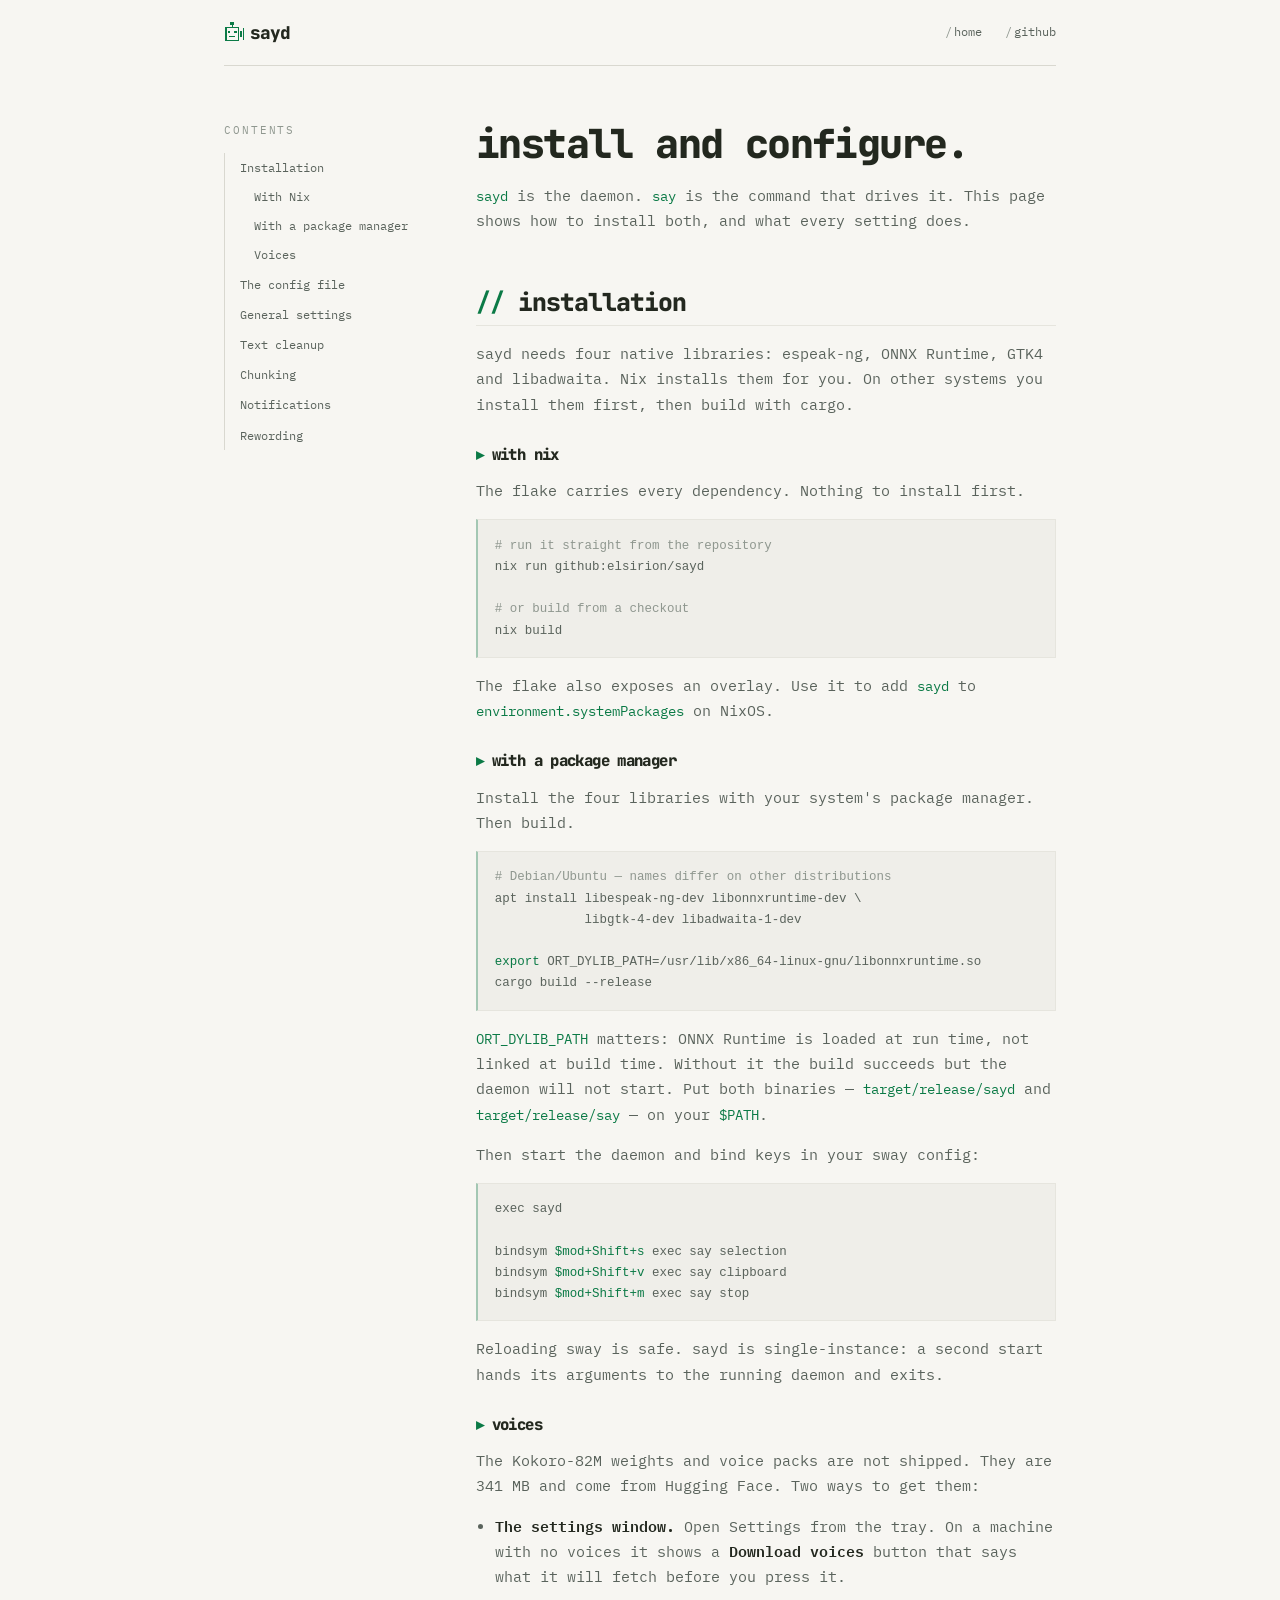
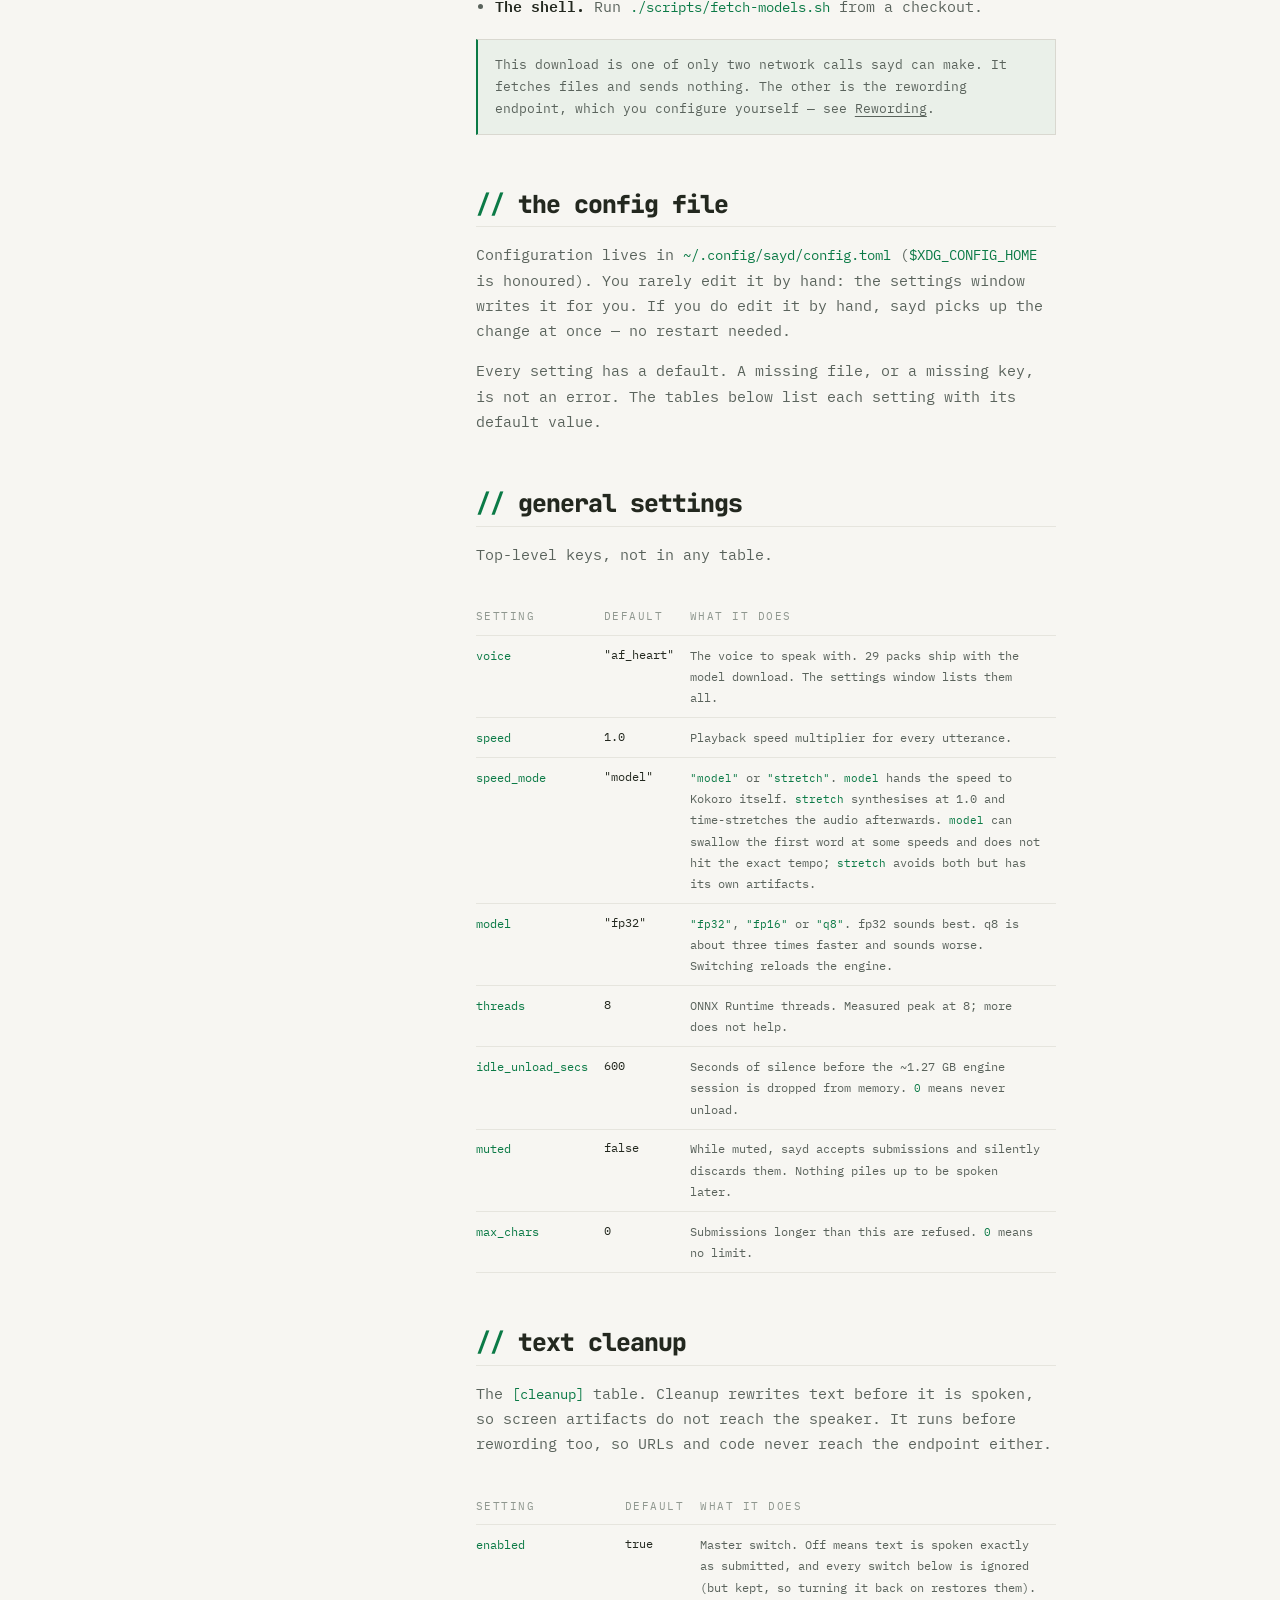
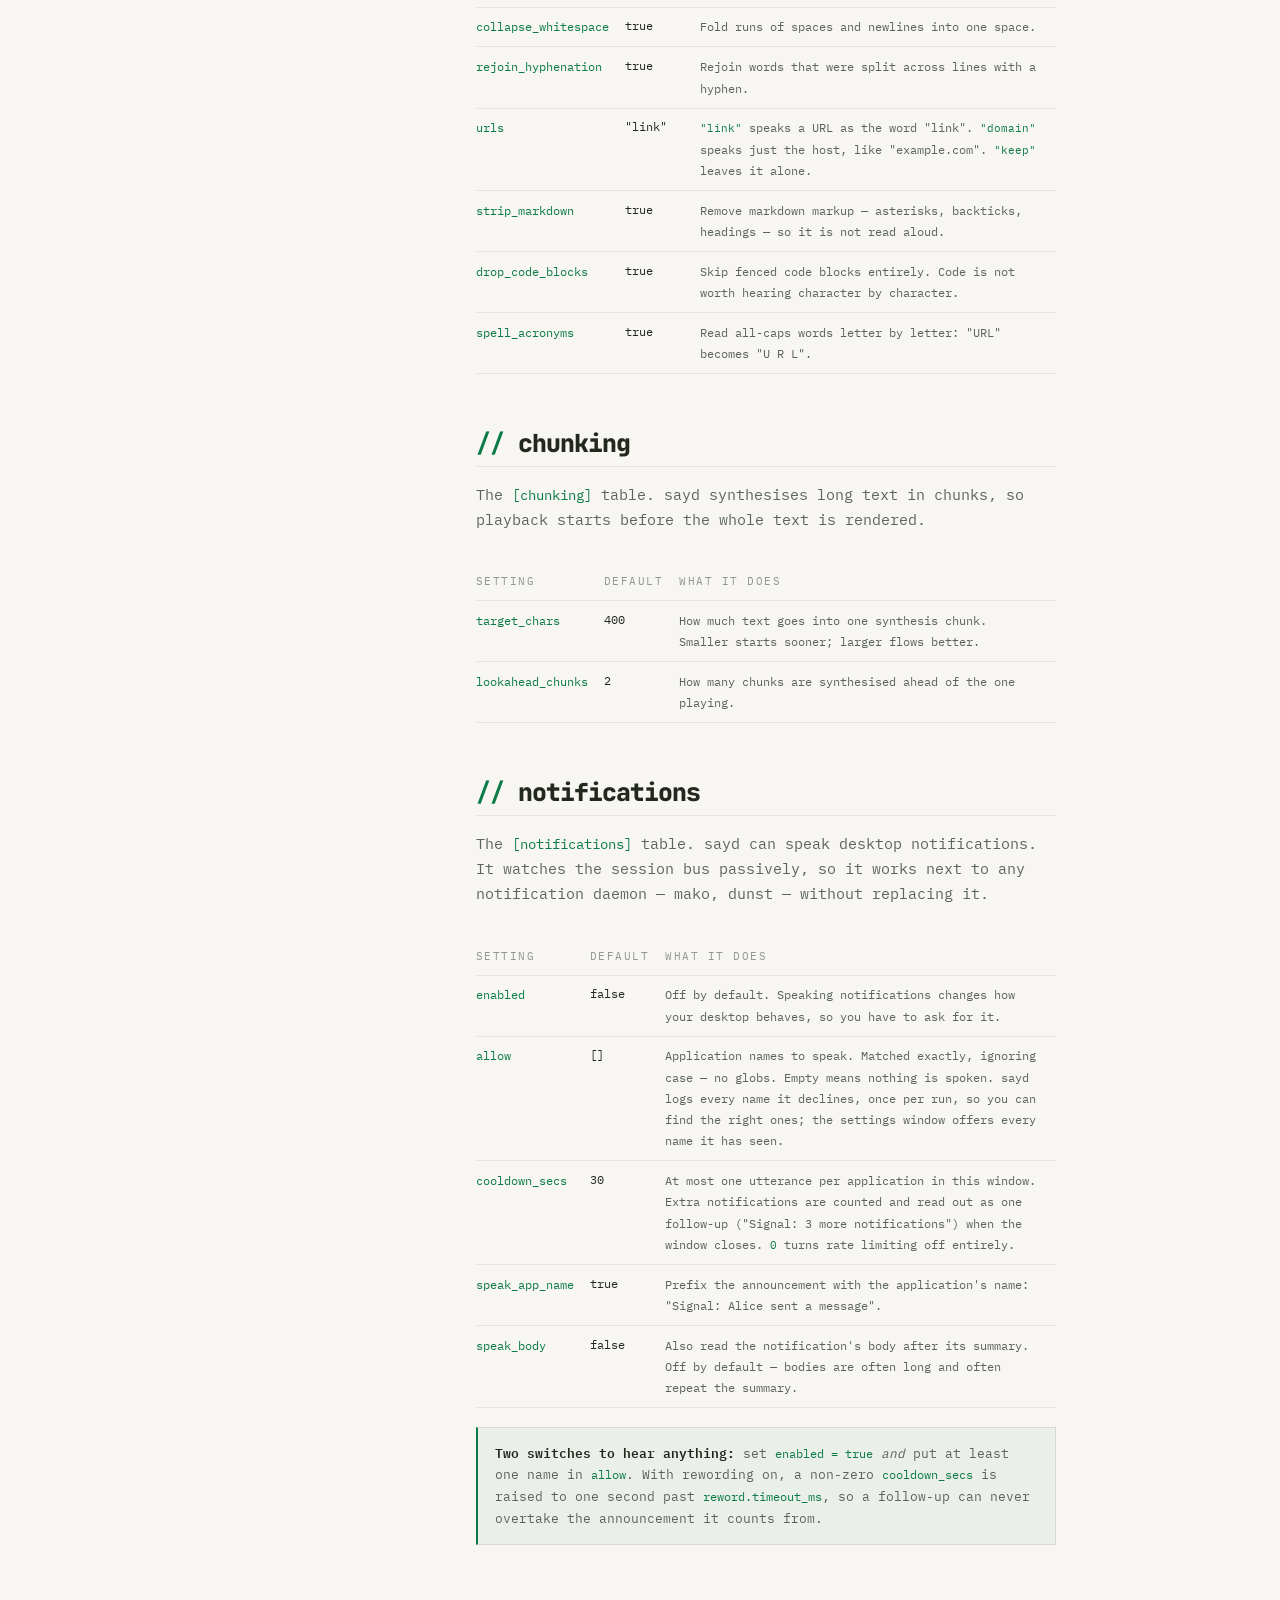
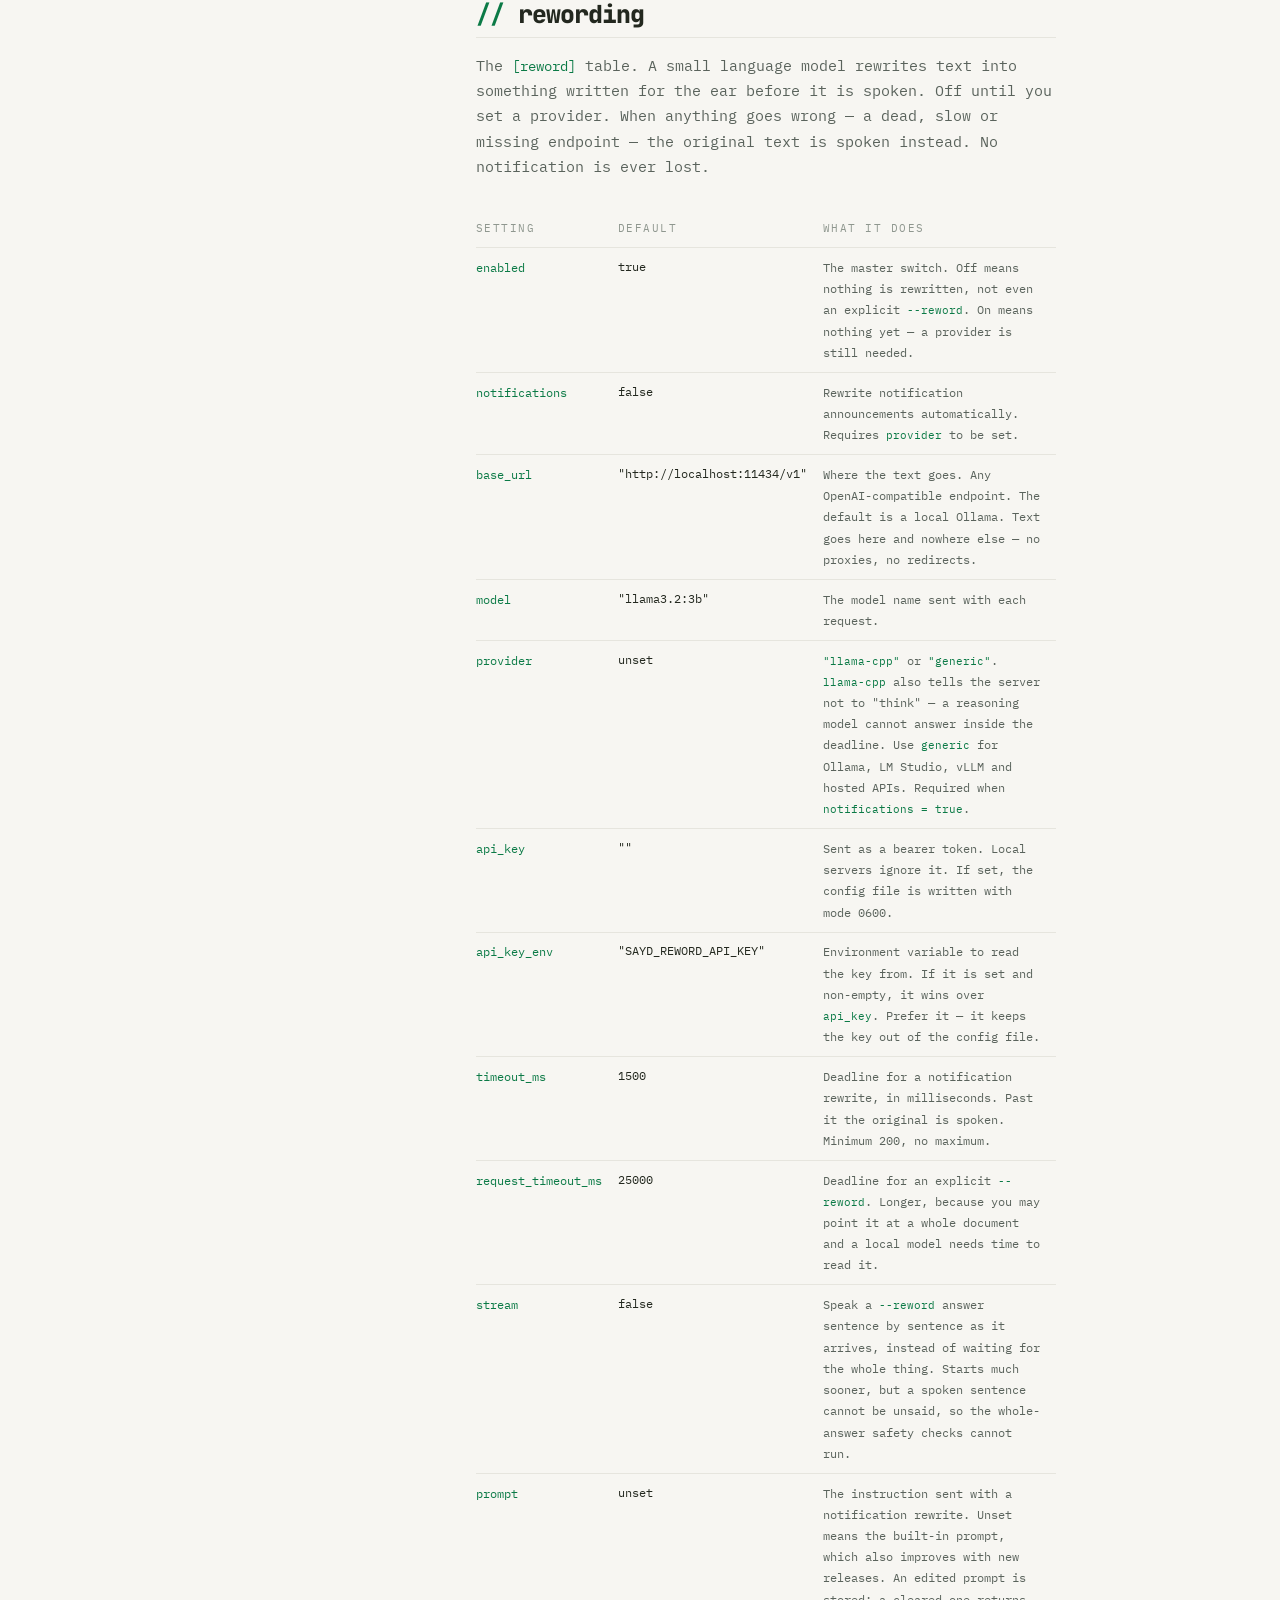
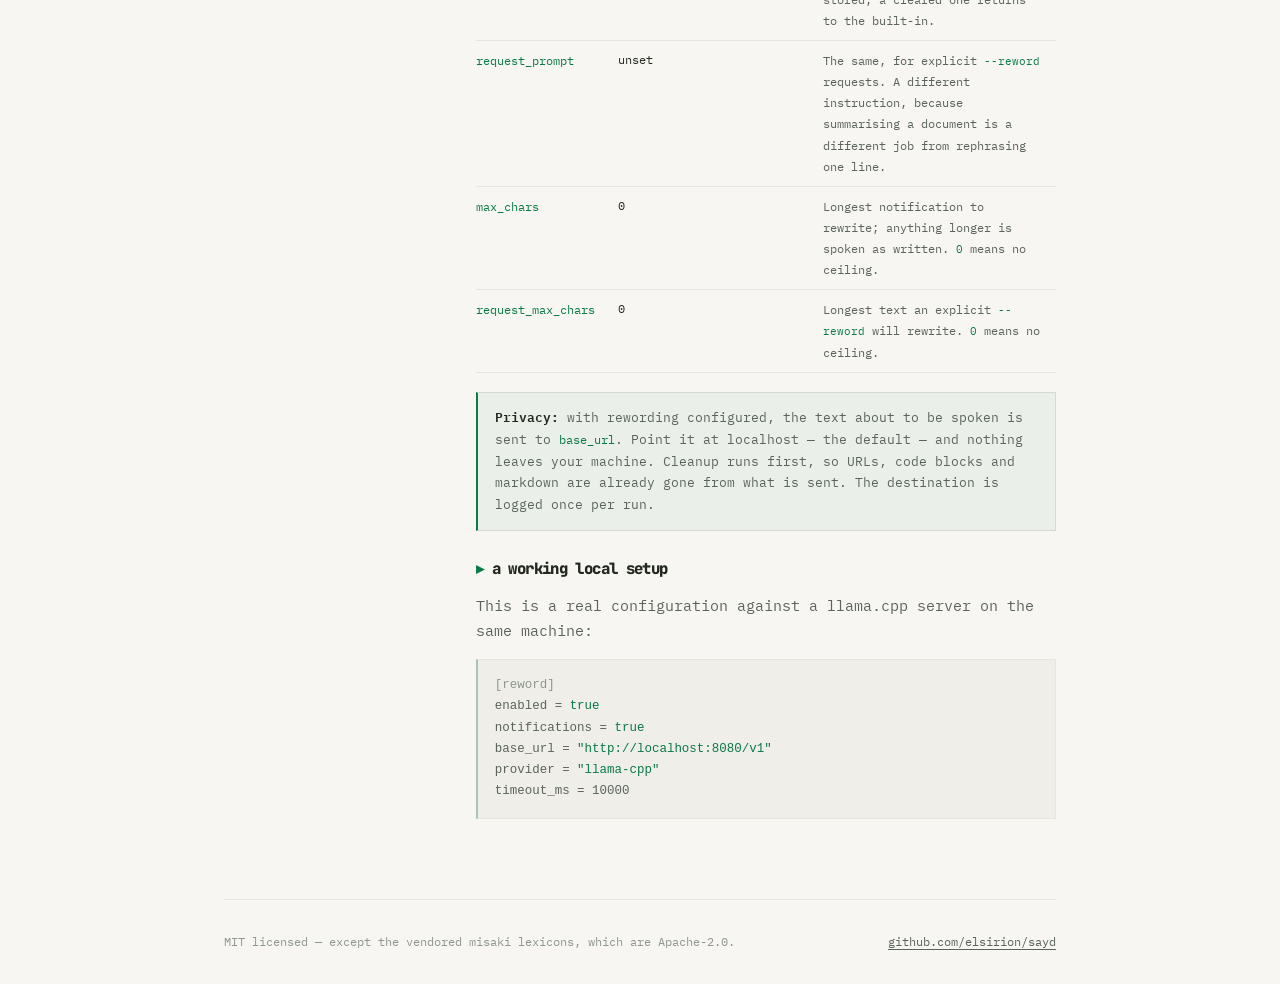
==== commit e19df4cc: "feat(limits): the character ceilings become opt-in max_chars, reword.max_chars and reword.request_ma" ====
--- a/site/docs.html
+++ b/site/docs.html
@@ -150,8 +150,8 @@
       <td>Seconds of silence before the ~1.27&nbsp;GB engine session is dropped from memory. <code>0</code> means never unload.</td></tr>
     <tr><td>muted</td><td>false</td>
       <td>While muted, sayd accepts submissions and silently discards them. Nothing piles up to be spoken later.</td></tr>
-    <tr><td>max_chars</td><td>20000</td>
-      <td>Submissions longer than this are refused.</td></tr>
+    <tr><td>max_chars</td><td>0</td>
+      <td>Submissions longer than this are refused. <code>0</code> means no limit.</td></tr>
   </table>
   </div>
 </section>
@@ -275,10 +275,10 @@
       <td>The instruction sent with a notification rewrite. Unset means the built-in prompt, which also improves with new releases. An edited prompt is stored; a cleared one returns to the built-in.</td></tr>
     <tr><td>request_prompt</td><td>unset</td>
       <td>The same, for explicit <code>--reword</code> requests. A different instruction, because summarising a document is a different job from rephrasing one line.</td></tr>
-    <tr><td>max_chars</td><td>400</td>
-      <td>Longest notification to rewrite (32–2000). Anything longer is spoken as written.</td></tr>
-    <tr><td>request_max_chars</td><td>8000</td>
-      <td>Longest text an explicit <code>--reword</code> will rewrite (32–20000).</td></tr>
+    <tr><td>max_chars</td><td>0</td>
+      <td>Longest notification to rewrite; anything longer is spoken as written. <code>0</code> means no ceiling.</td></tr>
+    <tr><td>request_max_chars</td><td>0</td>
+      <td>Longest text an explicit <code>--reword</code> will rewrite. <code>0</code> means no ceiling.</td></tr>
   </table>
   </div>
   <p class="note">
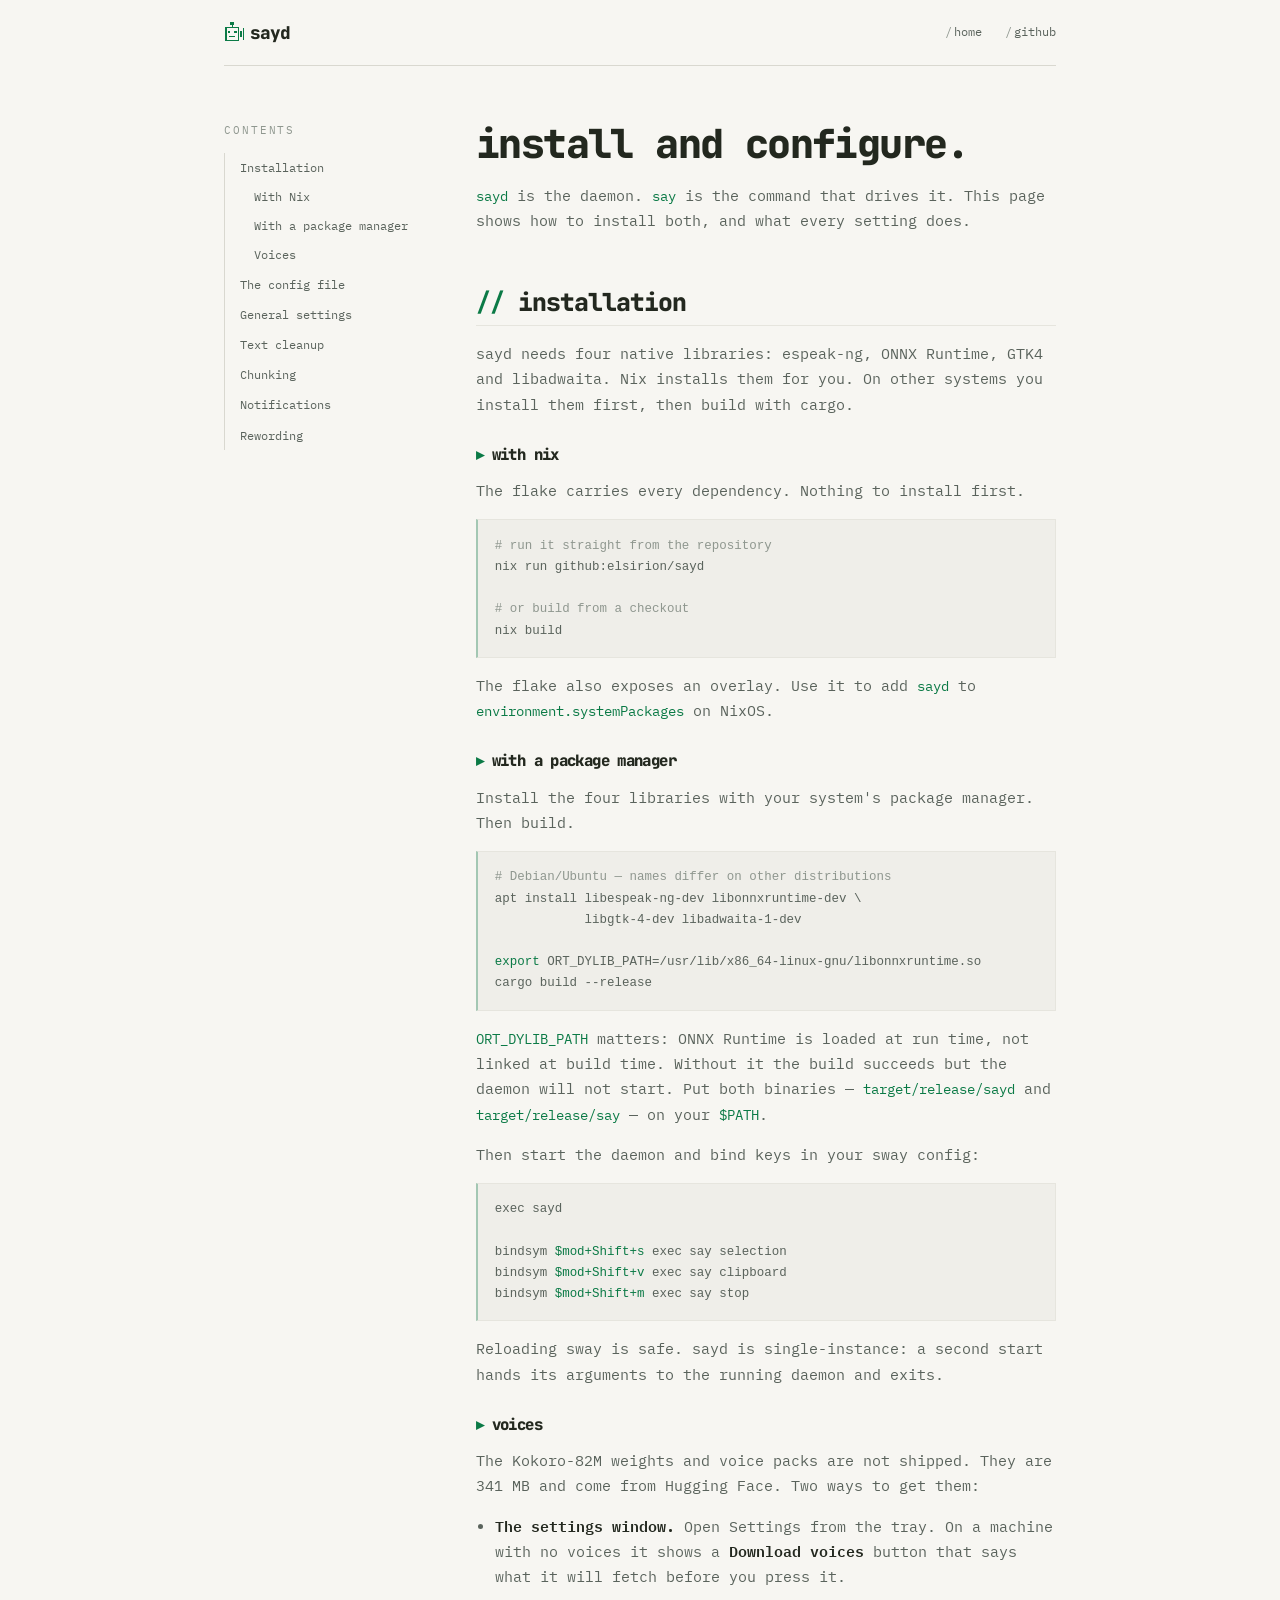
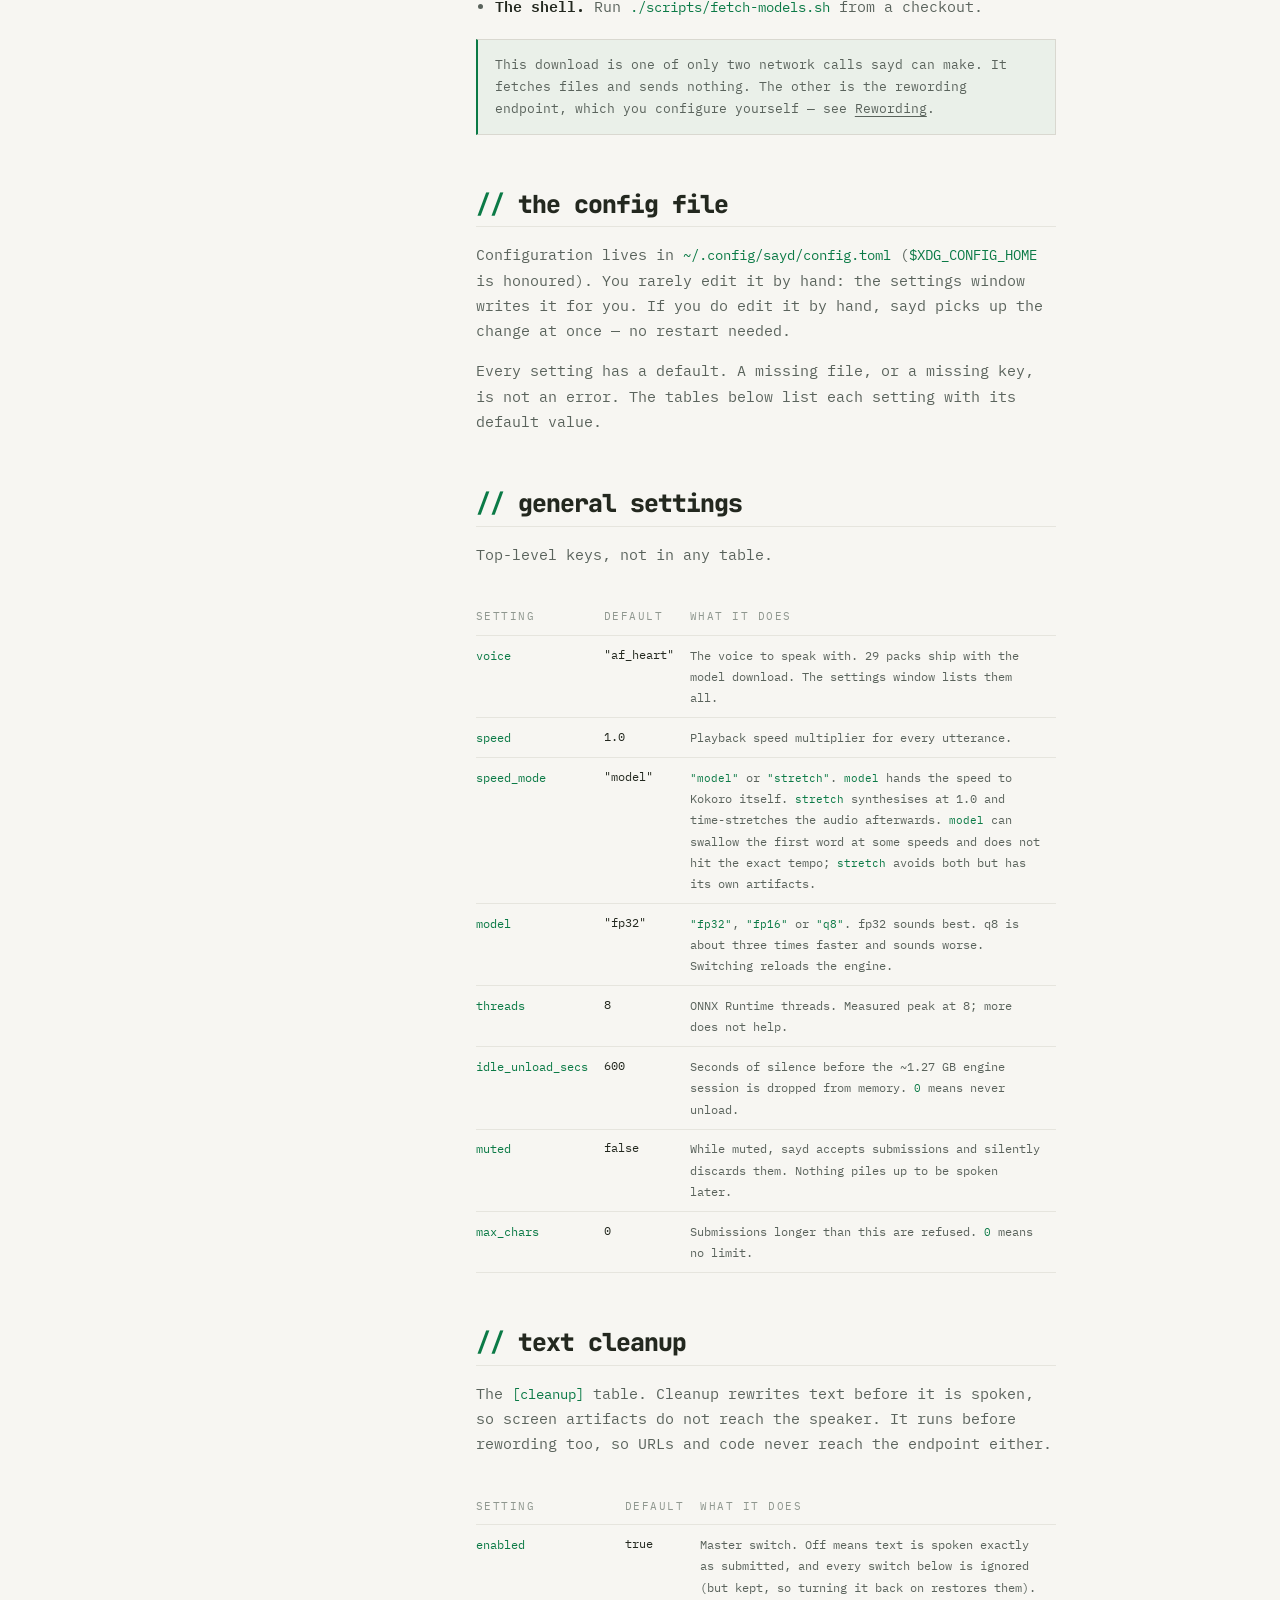
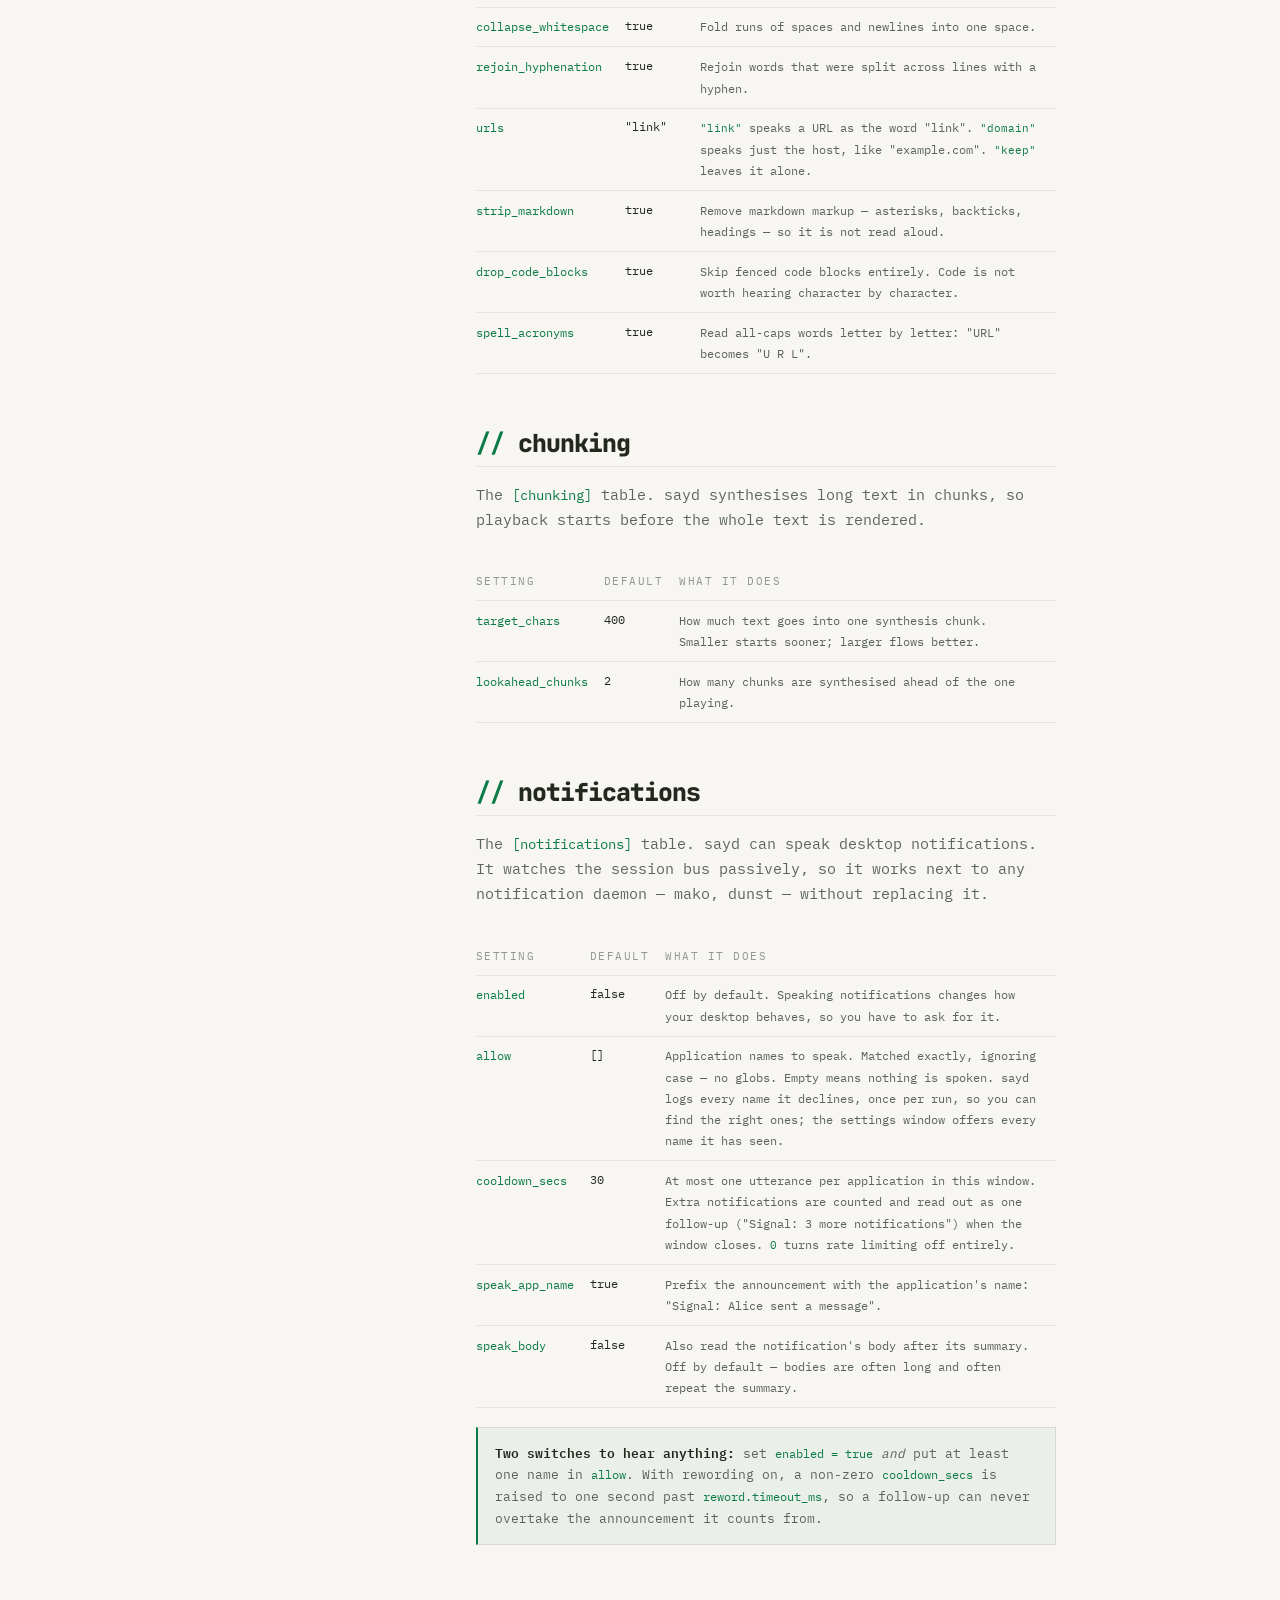
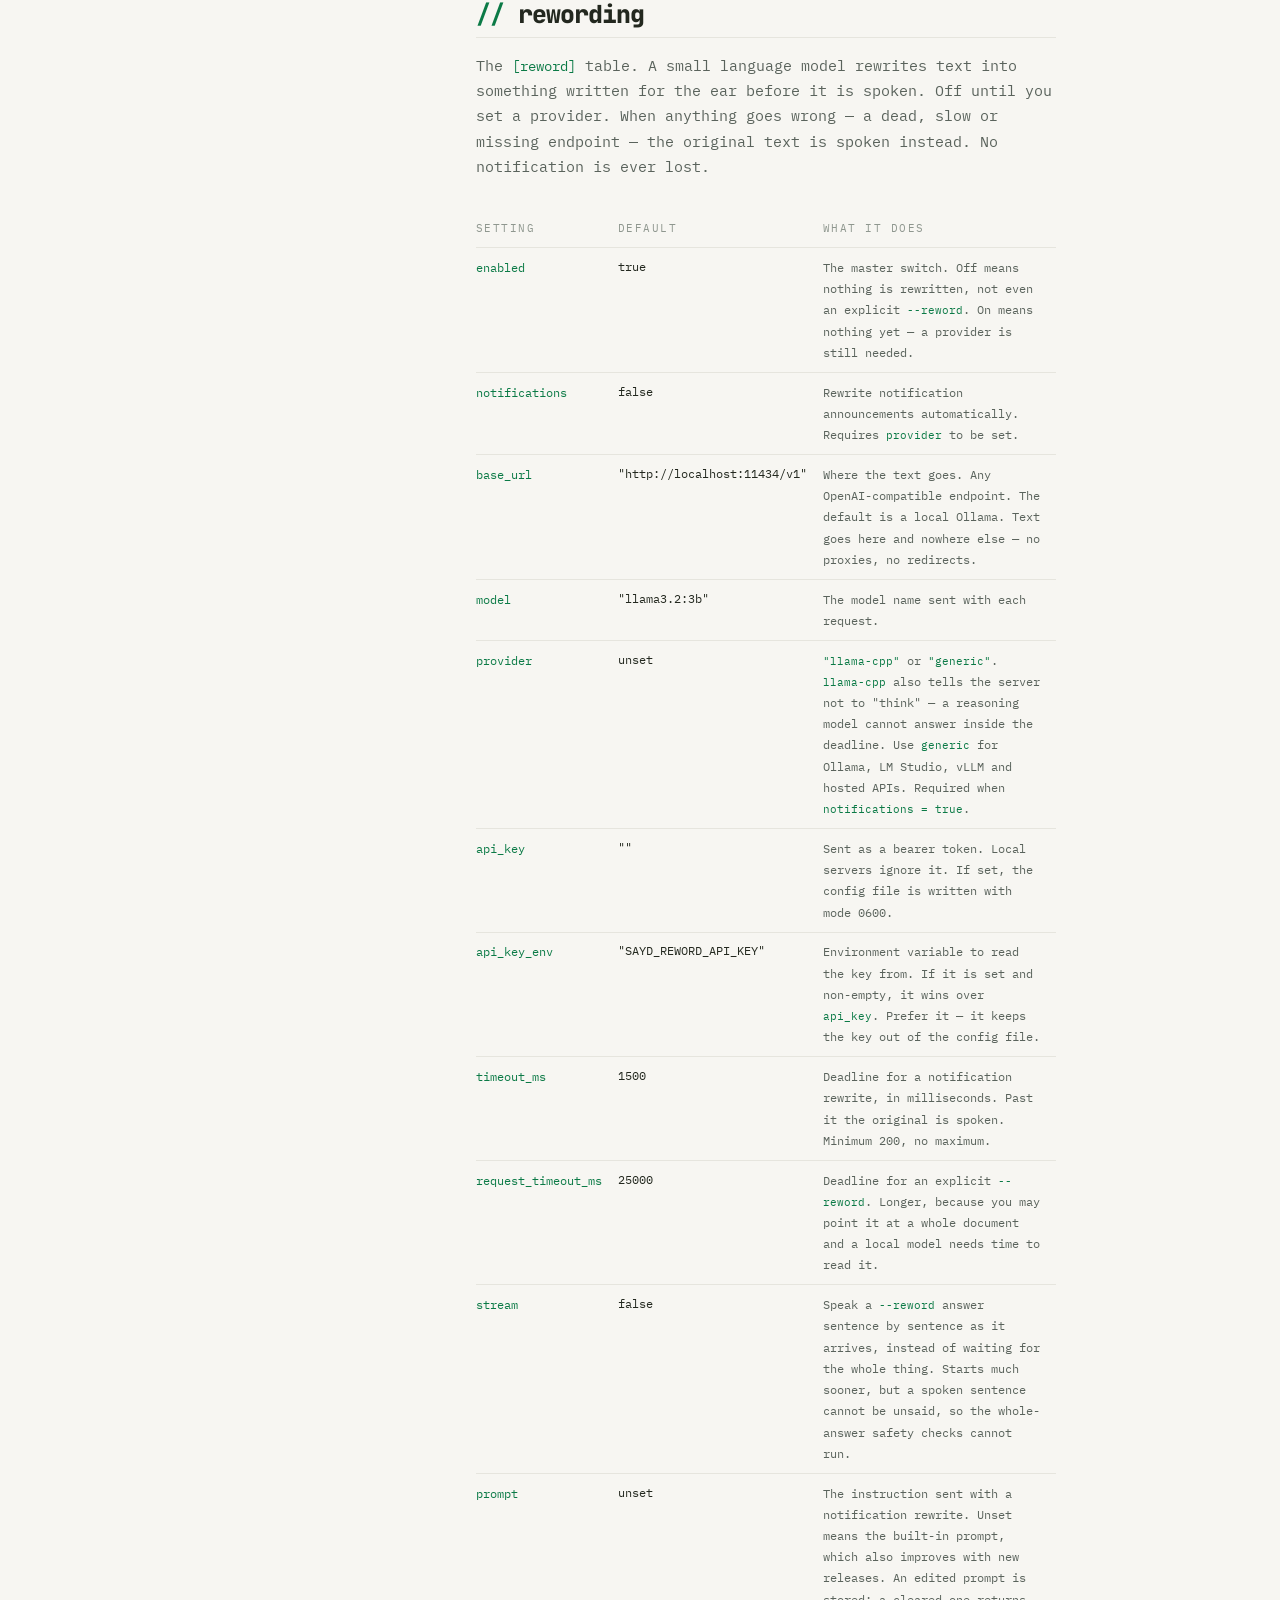
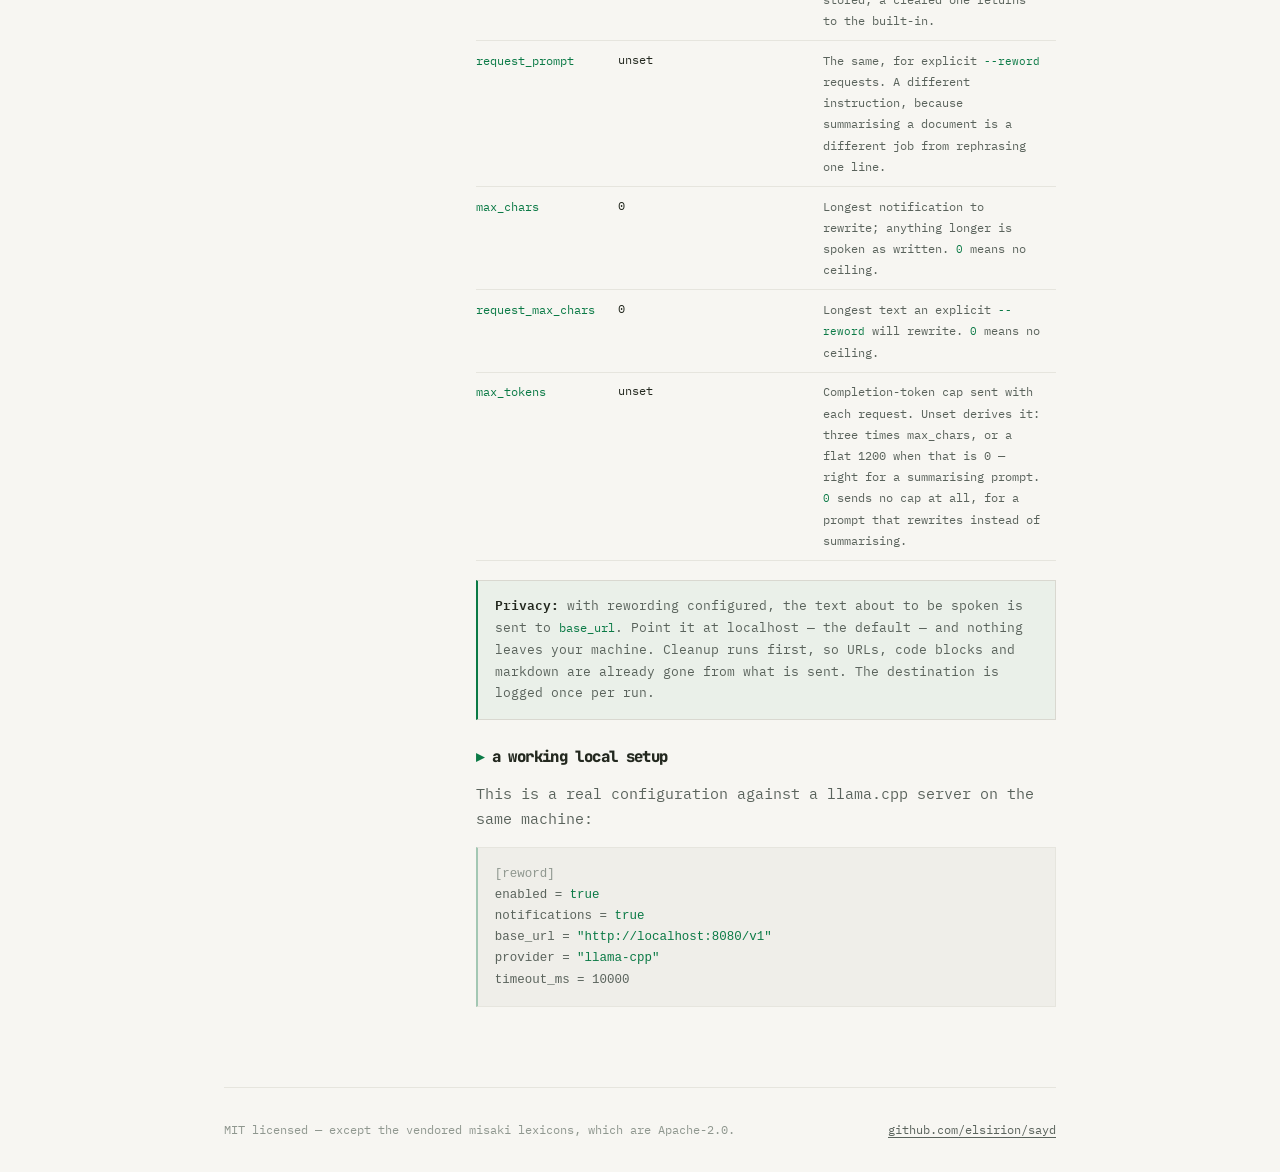
==== commit 6b0948eb: "feat(reword): the token cap becomes a setting, including none at all max_tokens in [reword]: a numbe" ====
--- a/site/docs.html
+++ b/site/docs.html
@@ -279,6 +279,8 @@
       <td>Longest notification to rewrite; anything longer is spoken as written. <code>0</code> means no ceiling.</td></tr>
     <tr><td>request_max_chars</td><td>0</td>
       <td>Longest text an explicit <code>--reword</code> will rewrite. <code>0</code> means no ceiling.</td></tr>
+    <tr><td>max_tokens</td><td>unset</td>
+      <td>Completion-token cap sent with each request. Unset derives it: three times max_chars, or a flat 1200 when that is 0 &#8212; right for a summarising prompt. <code>0</code> sends no cap at all, for a prompt that rewrites instead of summarising.</td></tr>
   </table>
   </div>
   <p class="note">
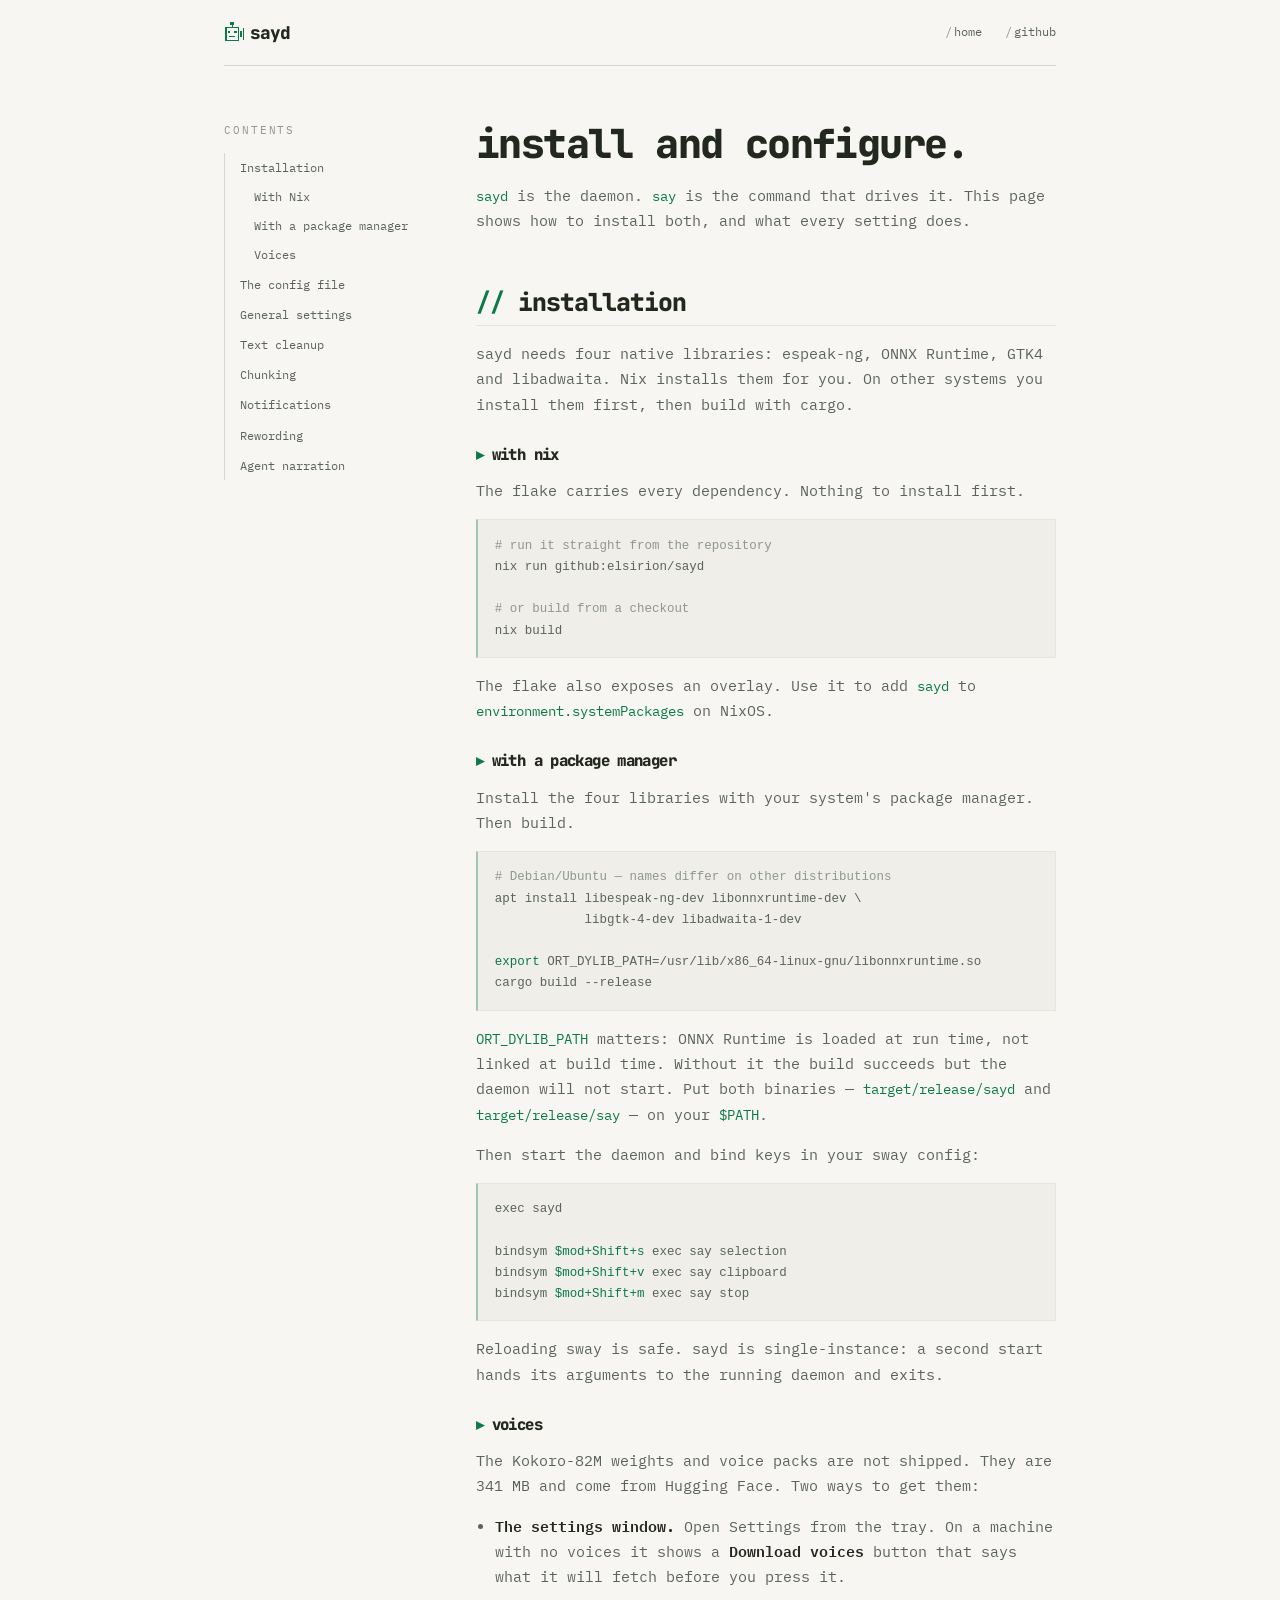
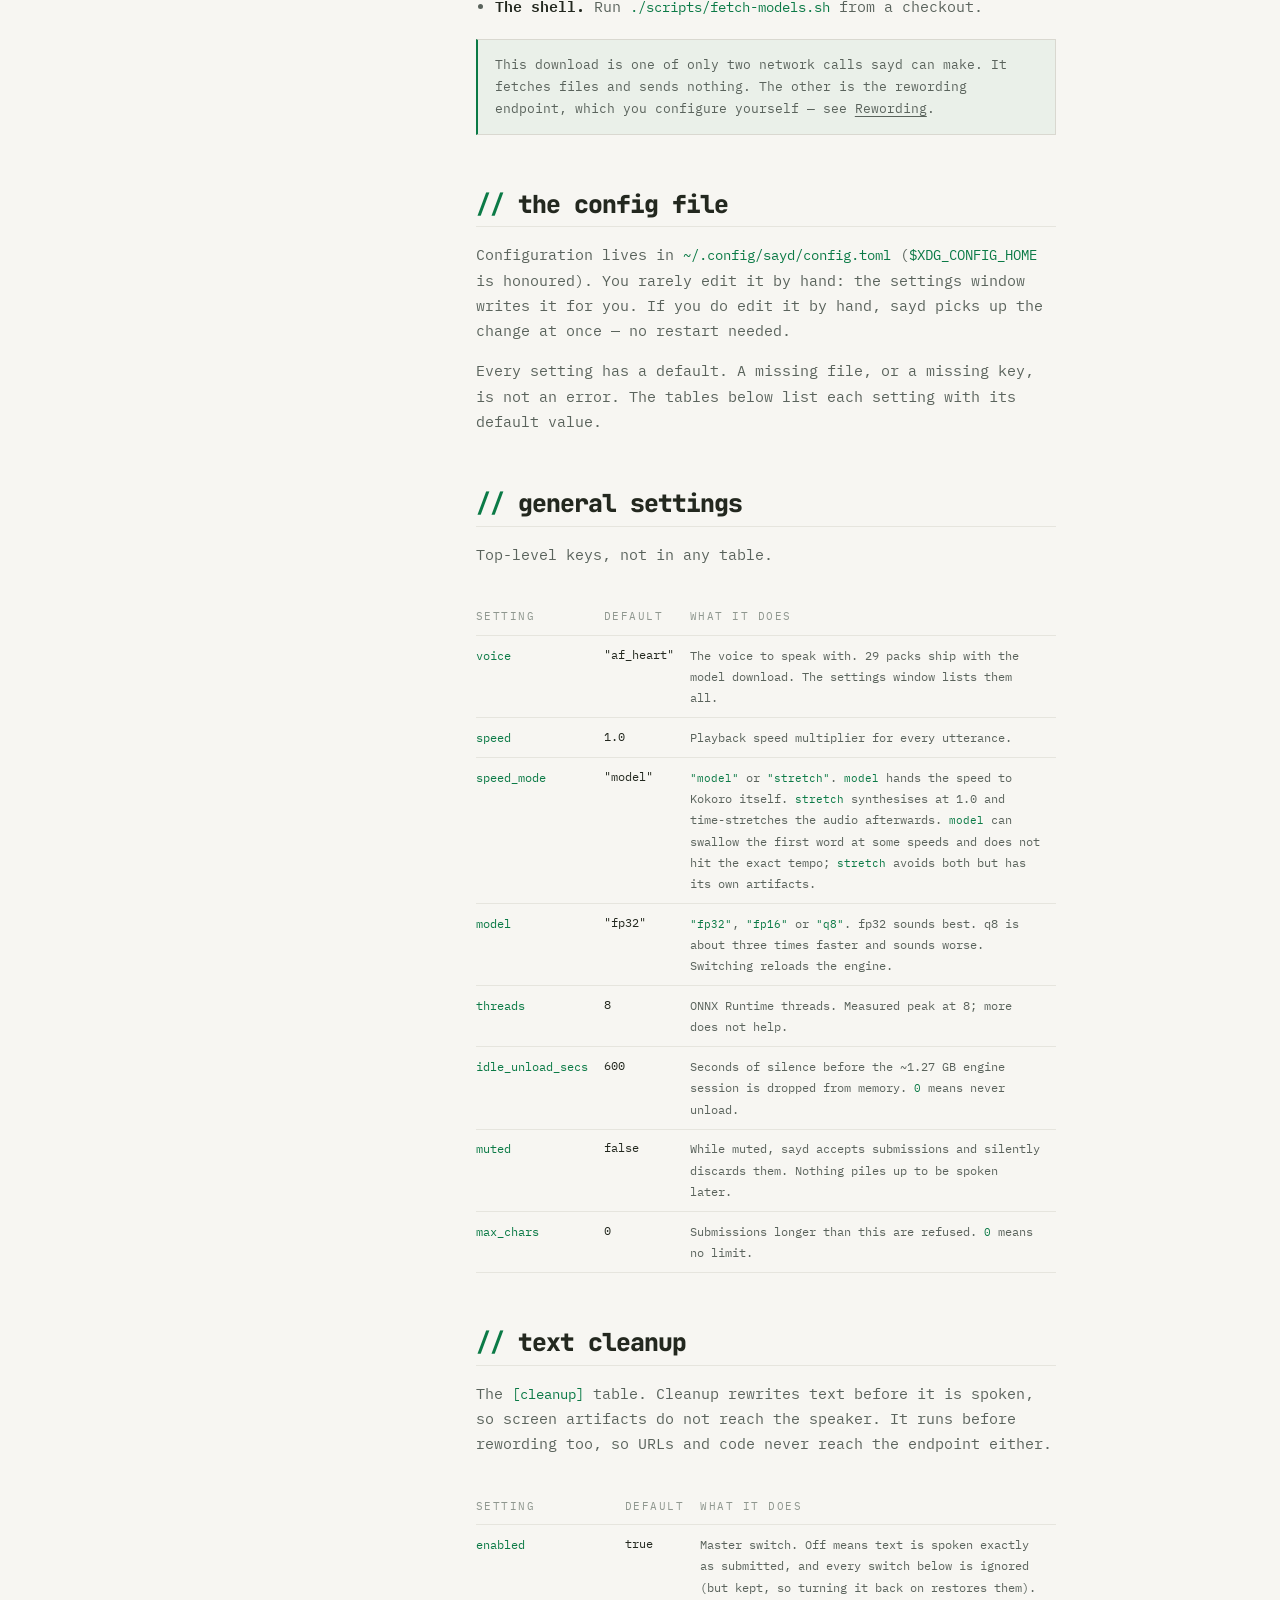
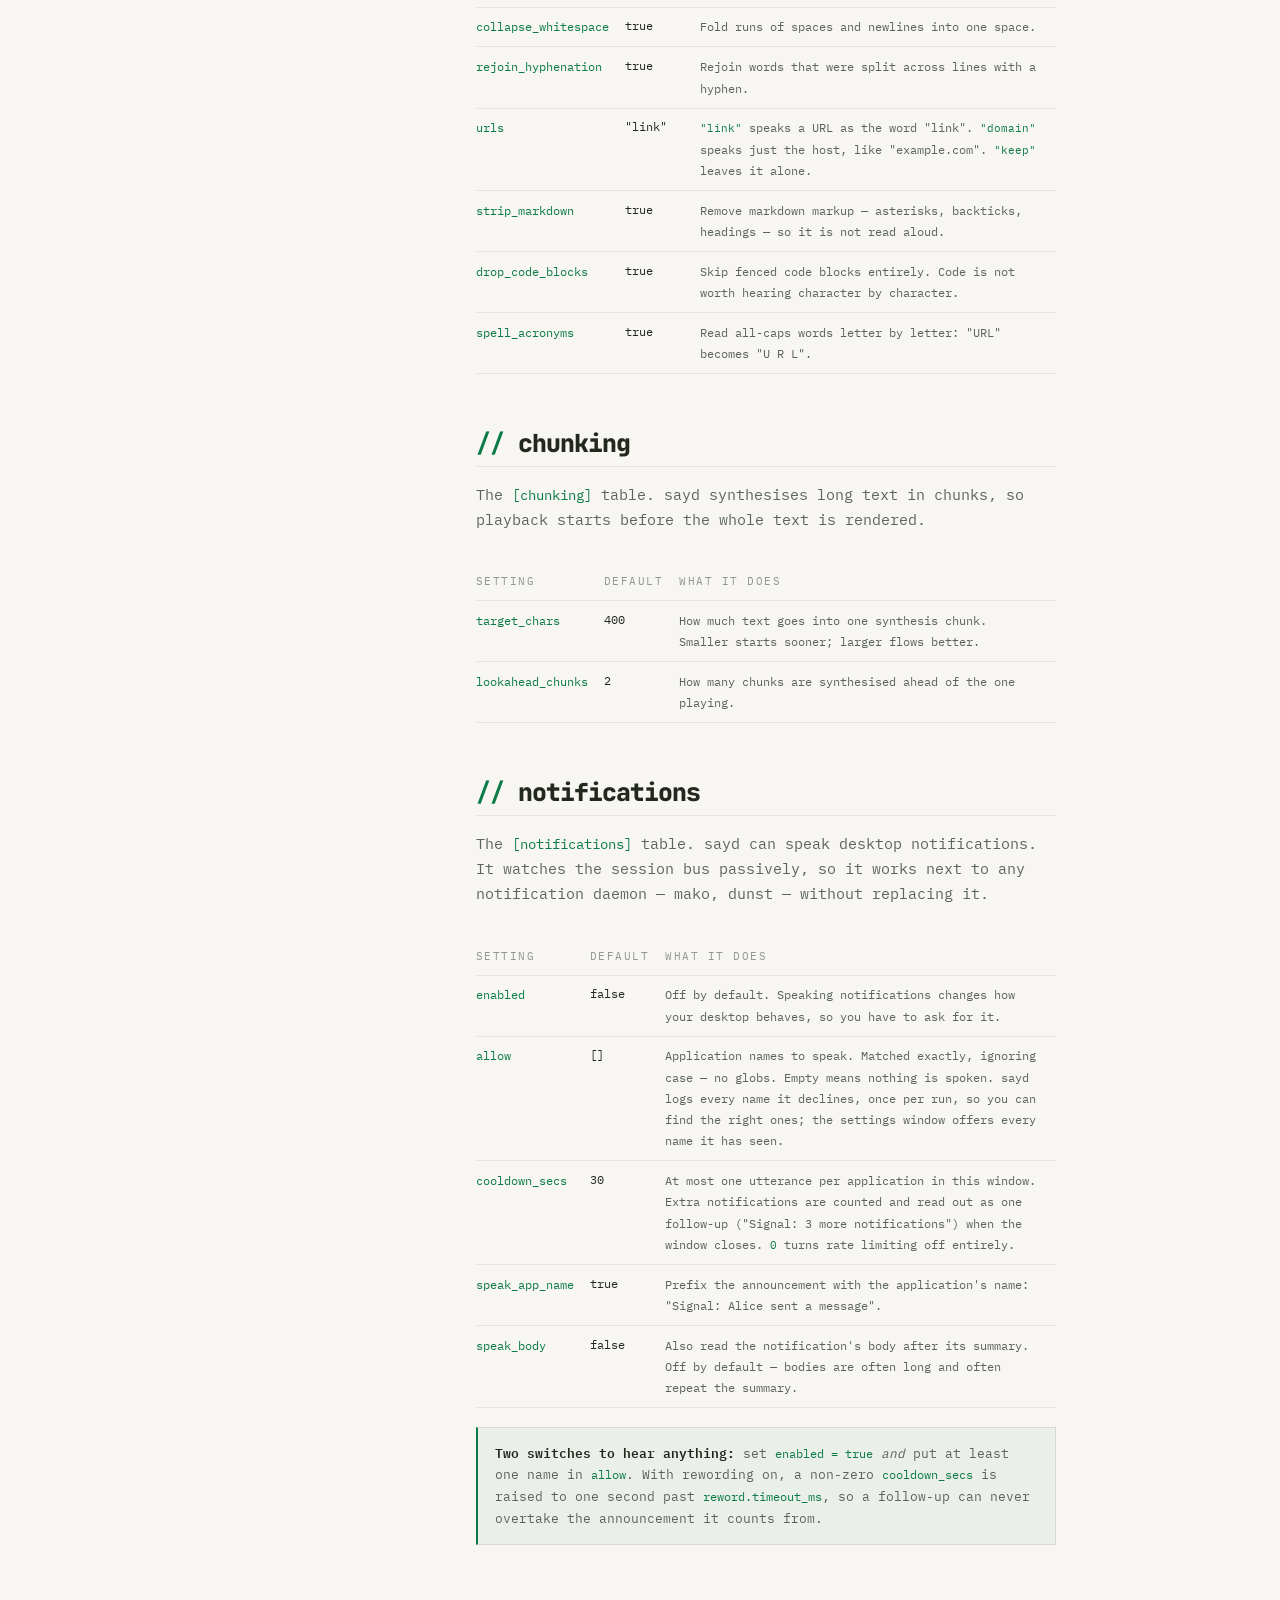
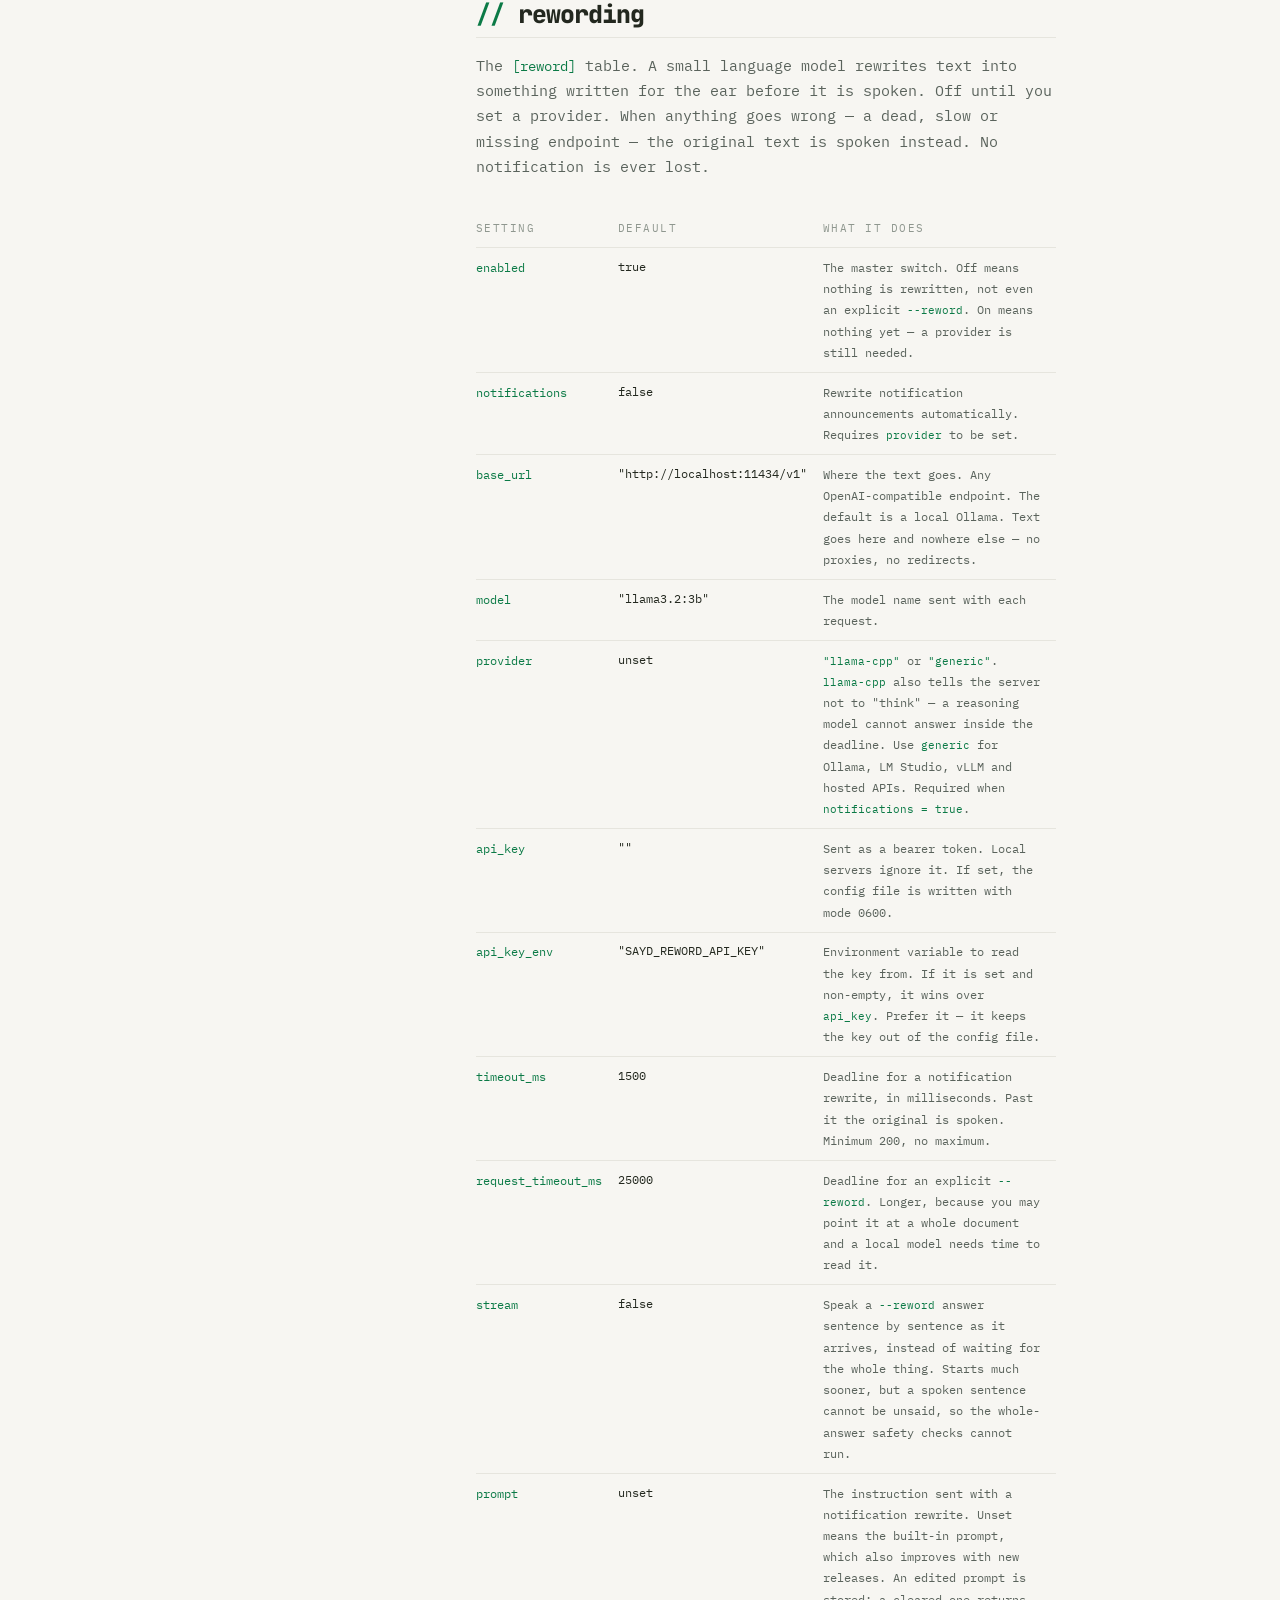
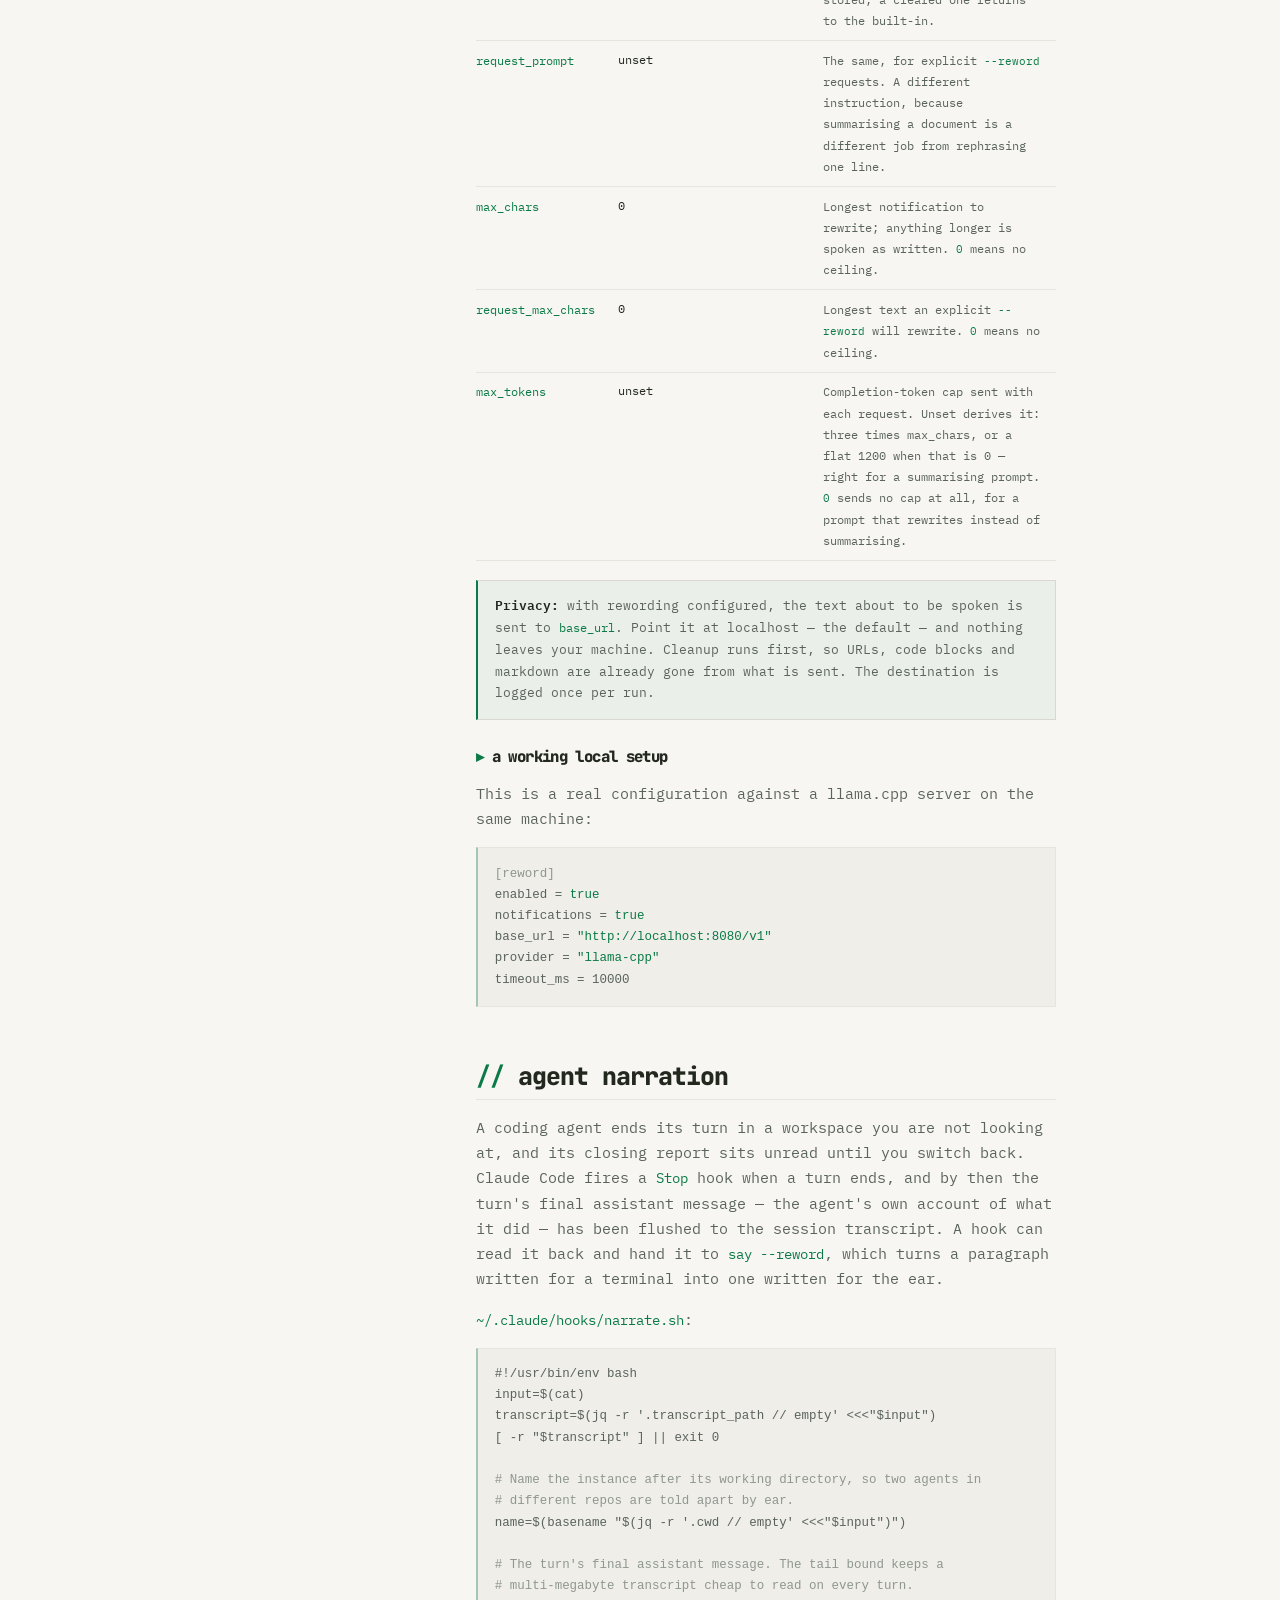
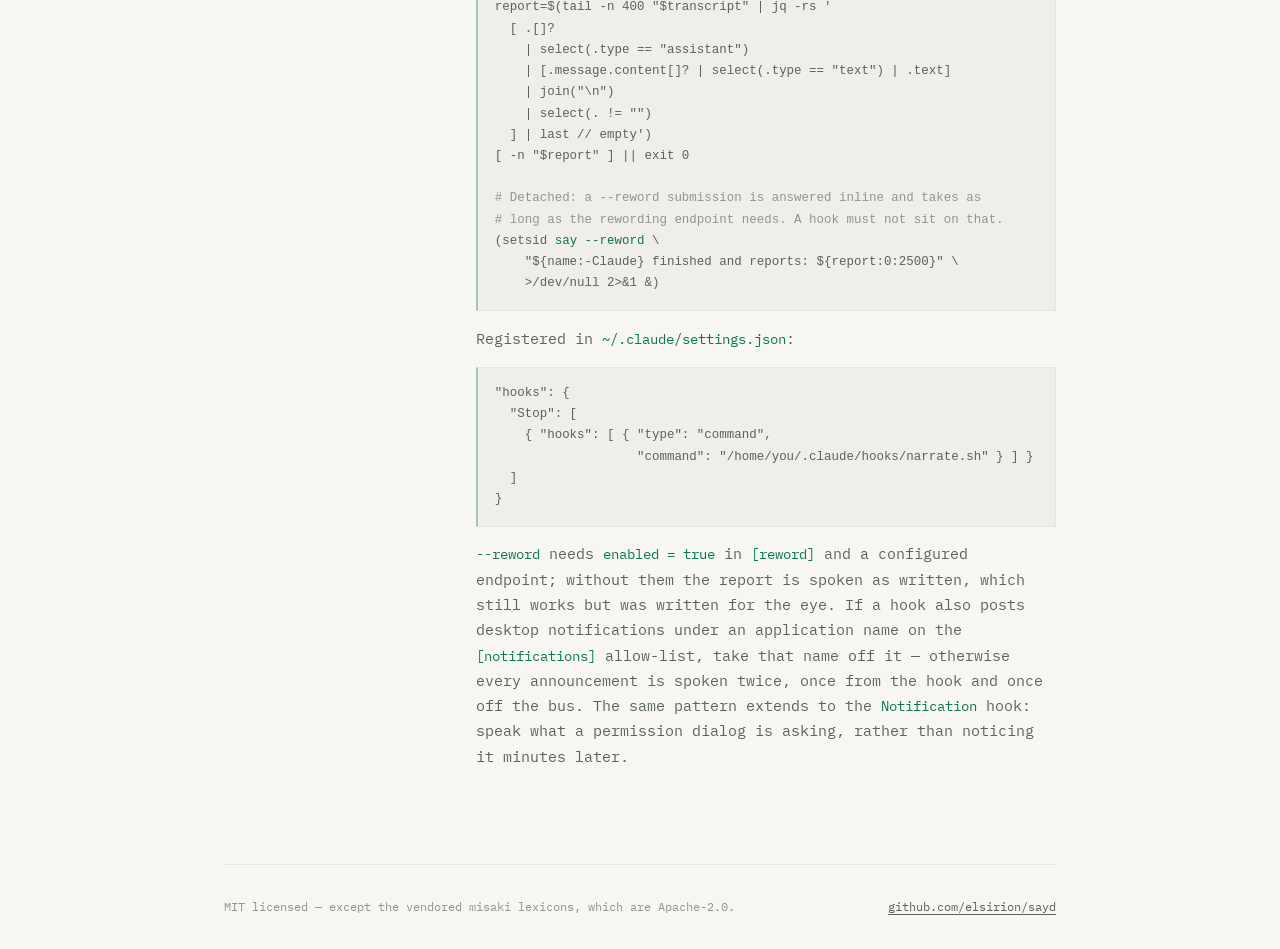
==== commit 12574f30: "docs: narrating a Claude Code session through say --reword A Stop hook reads the turn's final assist" ====
--- a/site/docs.html
+++ b/site/docs.html
@@ -34,6 +34,7 @@
     <li><a href="#chunking">Chunking</a></li>
     <li><a href="#notifications">Notifications</a></li>
     <li><a href="#reword">Rewording</a></li>
+    <li><a href="#narration">Agent narration</a></li>
   </ol>
 </nav>
 
@@ -301,6 +302,63 @@
 timeout_ms = 10000</pre>
 </section>
 
+
+<section id="narration">
+  <h2>Agent narration</h2>
+  <p>
+    A coding agent ends its turn in a workspace you are not looking at, and
+    its closing report sits unread until you switch back. Claude Code fires a
+    <code>Stop</code> hook when a turn ends, and by then the turn's final
+    assistant message — the agent's own account of what it did — has been
+    flushed to the session transcript. A hook can read it back and hand it to
+    <code>say --reword</code>, which turns a paragraph written for a terminal
+    into one written for the ear.
+  </p>
+  <p><code>~/.claude/hooks/narrate.sh</code>:</p>
+<pre>#!/usr/bin/env bash
+input=$(cat)
+transcript=$(jq -r '.transcript_path // empty' &lt;&lt;&lt;"$input")
+[ -r "$transcript" ] || exit 0
+
+<span class="c"># Name the instance after its working directory, so two agents in
+# different repos are told apart by ear.</span>
+name=$(basename "$(jq -r '.cwd // empty' &lt;&lt;&lt;"$input")")
+
+<span class="c"># The turn's final assistant message. The tail bound keeps a
+# multi-megabyte transcript cheap to read on every turn.</span>
+report=$(tail -n 400 "$transcript" | jq -rs '
+  [ .[]?
+    | select(.type == "assistant")
+    | [.message.content[]? | select(.type == "text") | .text]
+    | join("\n")
+    | select(. != "")
+  ] | last // empty')
+[ -n "$report" ] || exit 0
+
+<span class="c"># Detached: a --reword submission is answered inline and takes as
+# long as the rewording endpoint needs. A hook must not sit on that.</span>
+(setsid <span class="k">say --reword</span> \
+    "${name:-Claude} finished and reports: ${report:0:2500}" \
+    &gt;/dev/null 2&gt;&amp;1 &amp;)</pre>
+  <p>Registered in <code>~/.claude/settings.json</code>:</p>
+<pre>"hooks": {
+  "Stop": [
+    { "hooks": [ { "type": "command",
+                   "command": "/home/you/.claude/hooks/narrate.sh" } ] }
+  ]
+}</pre>
+  <p>
+    <code>--reword</code> needs <code>enabled = true</code> in
+    <code>[reword]</code> and a configured endpoint; without them the report
+    is spoken as written, which still works but was written for the eye. If a
+    hook also posts desktop notifications under an application name on the
+    <code>[notifications]</code> allow-list, take that name off it — otherwise
+    every announcement is spoken twice, once from the hook and once off the
+    bus. The same pattern extends to the <code>Notification</code> hook:
+    speak what a permission dialog is asking, rather than noticing it minutes
+    later.
+  </p>
+</section>
 </main>
 </div>
 
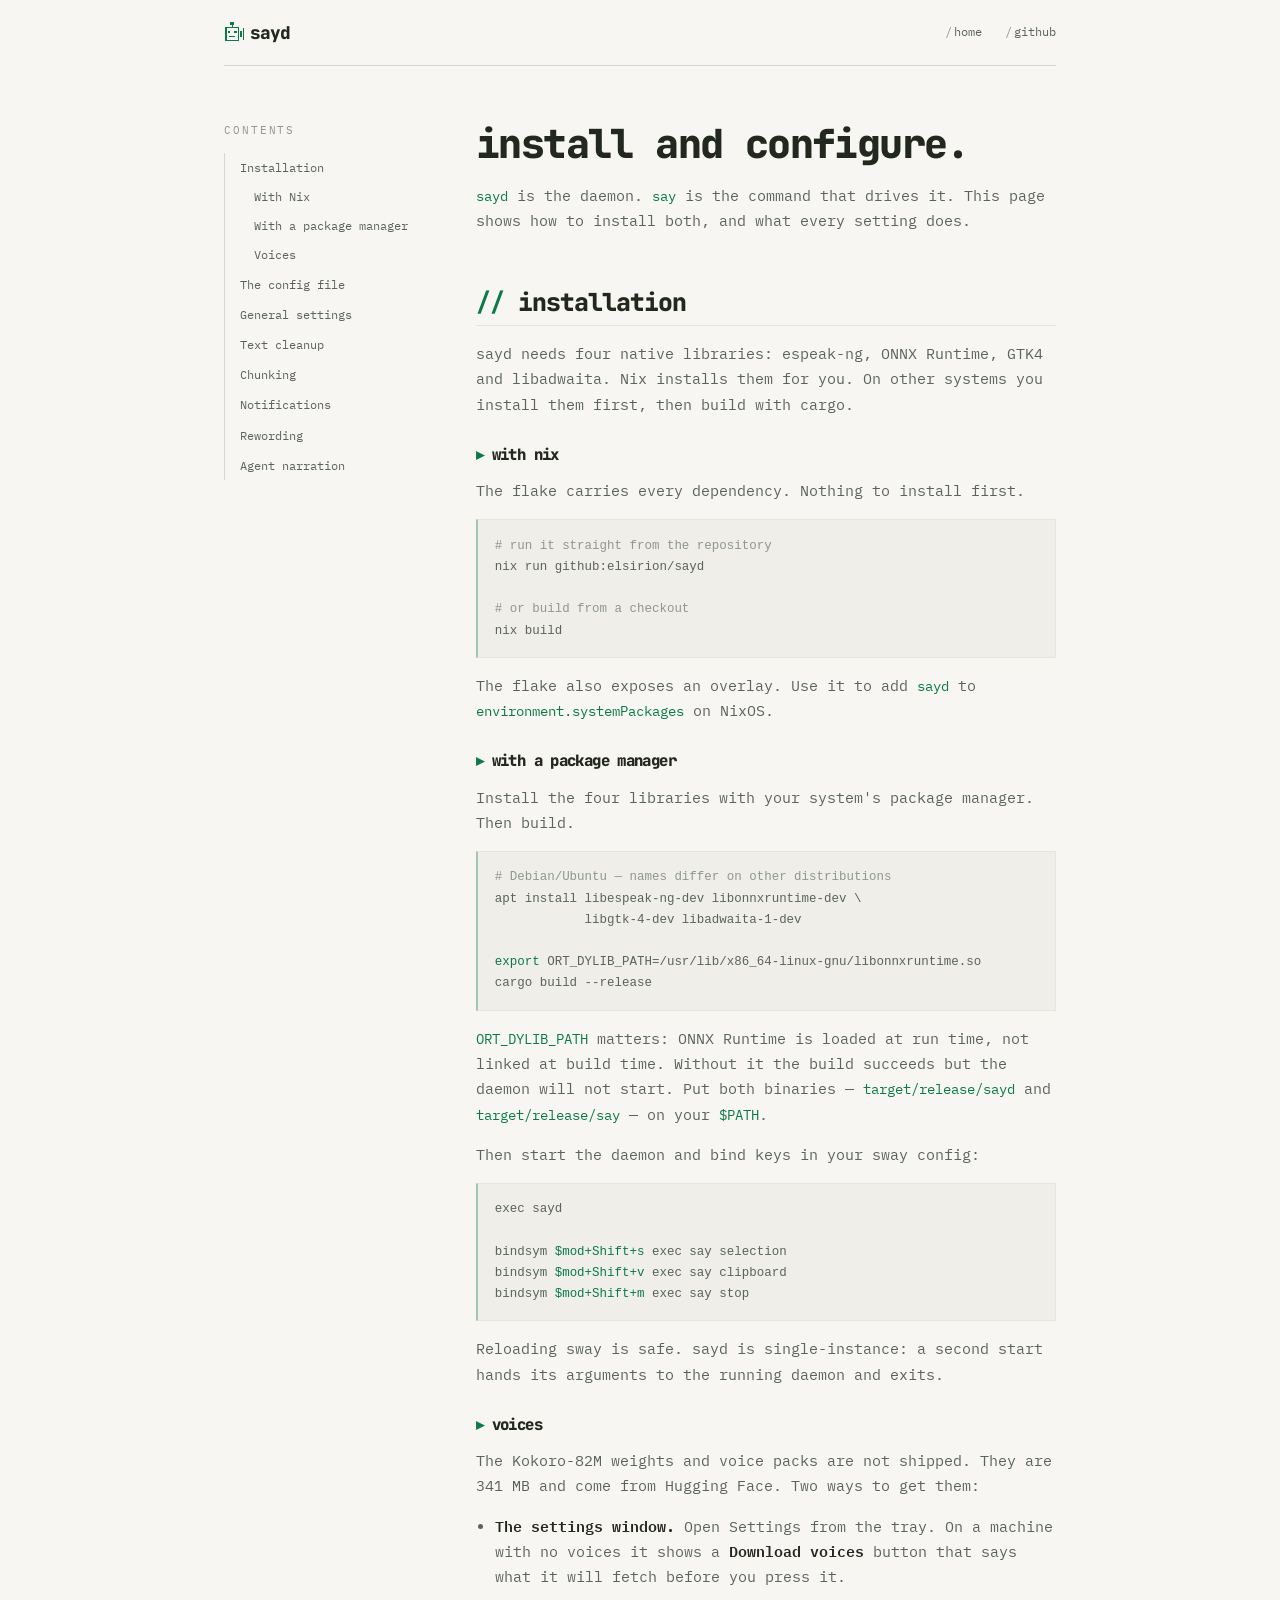
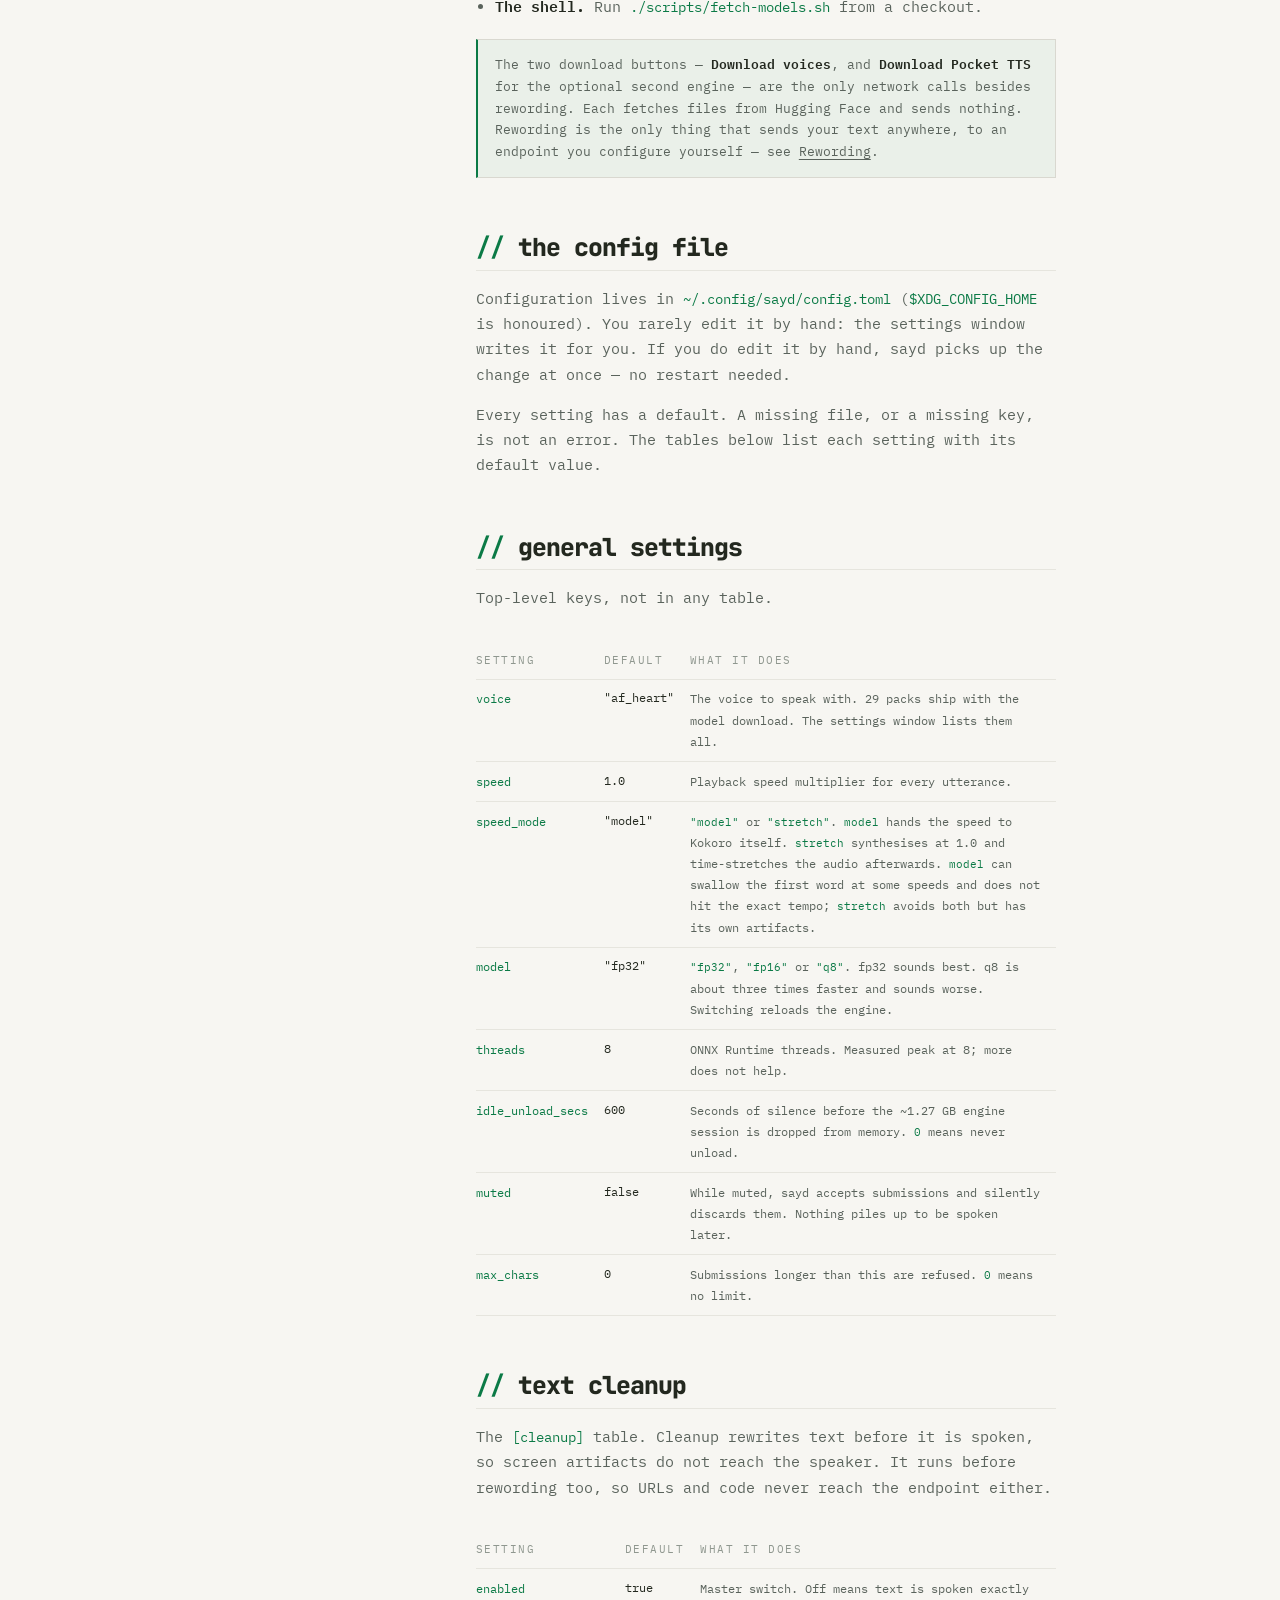
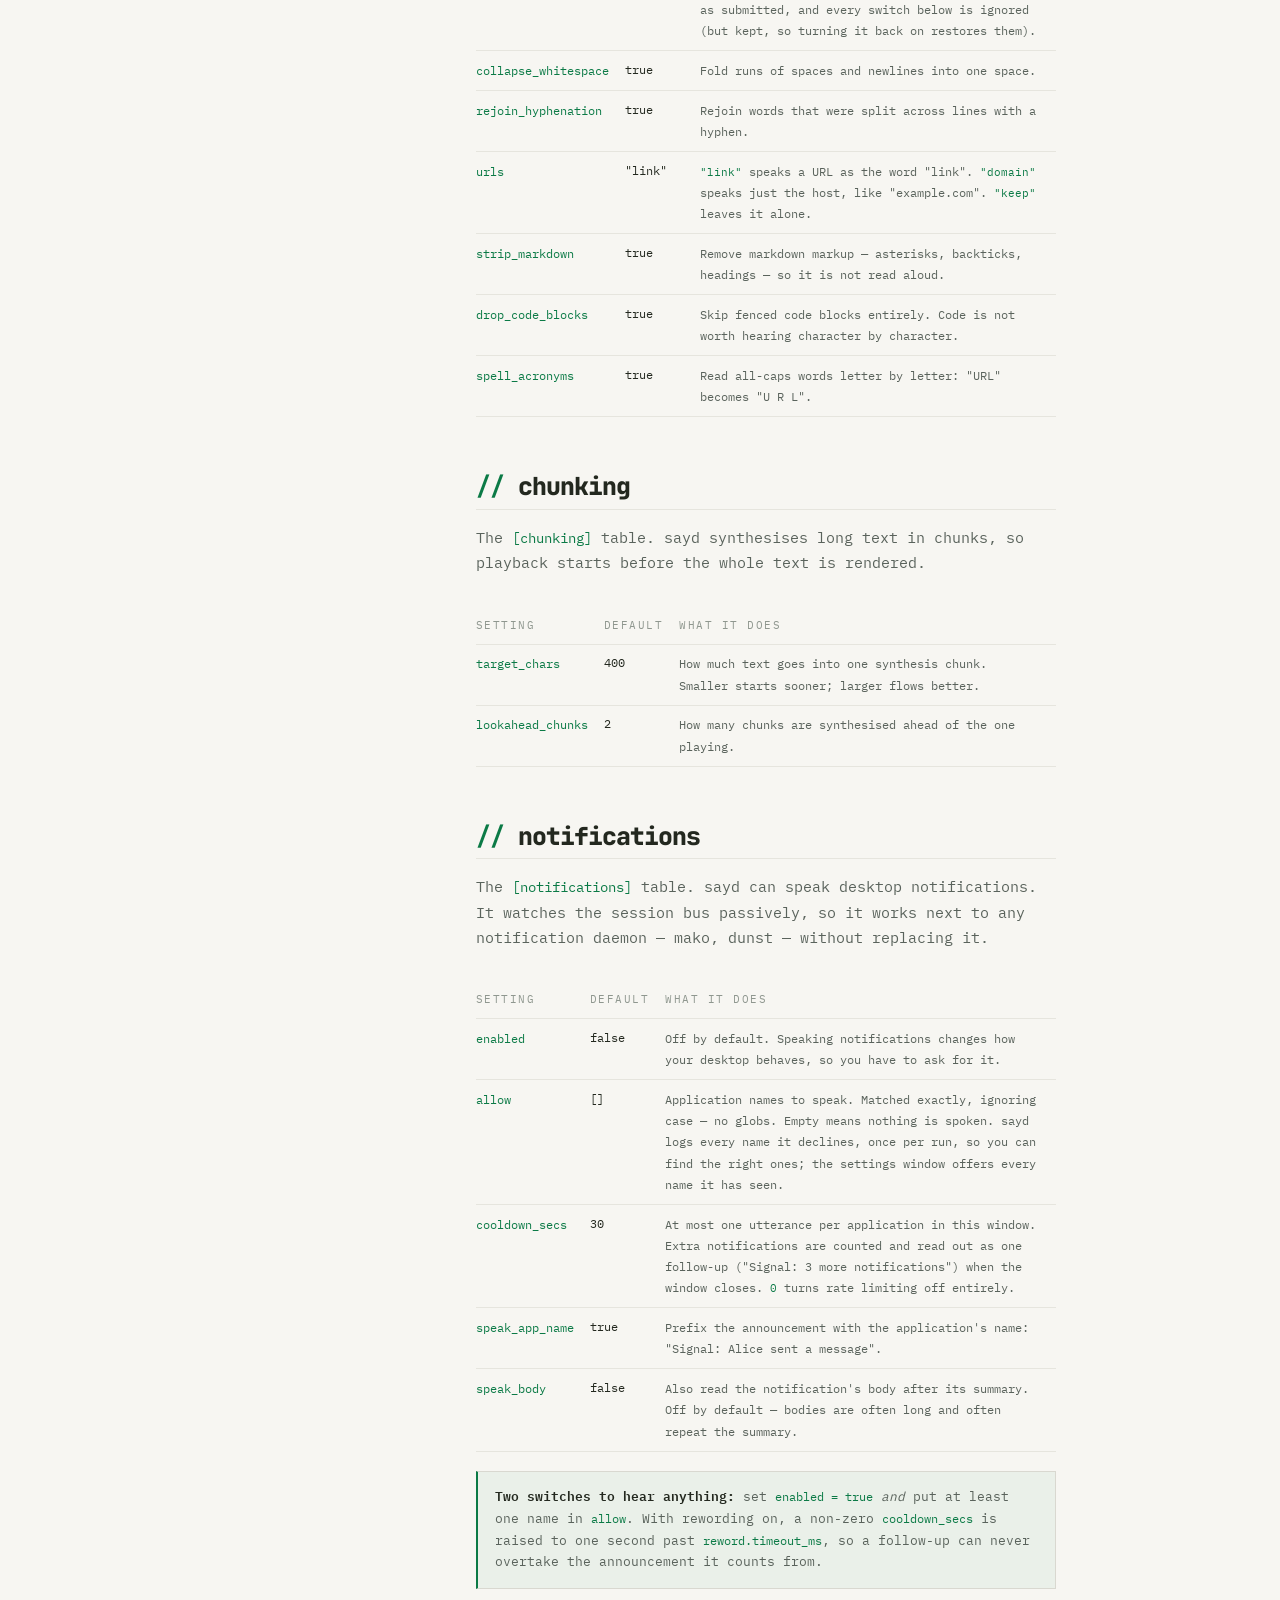
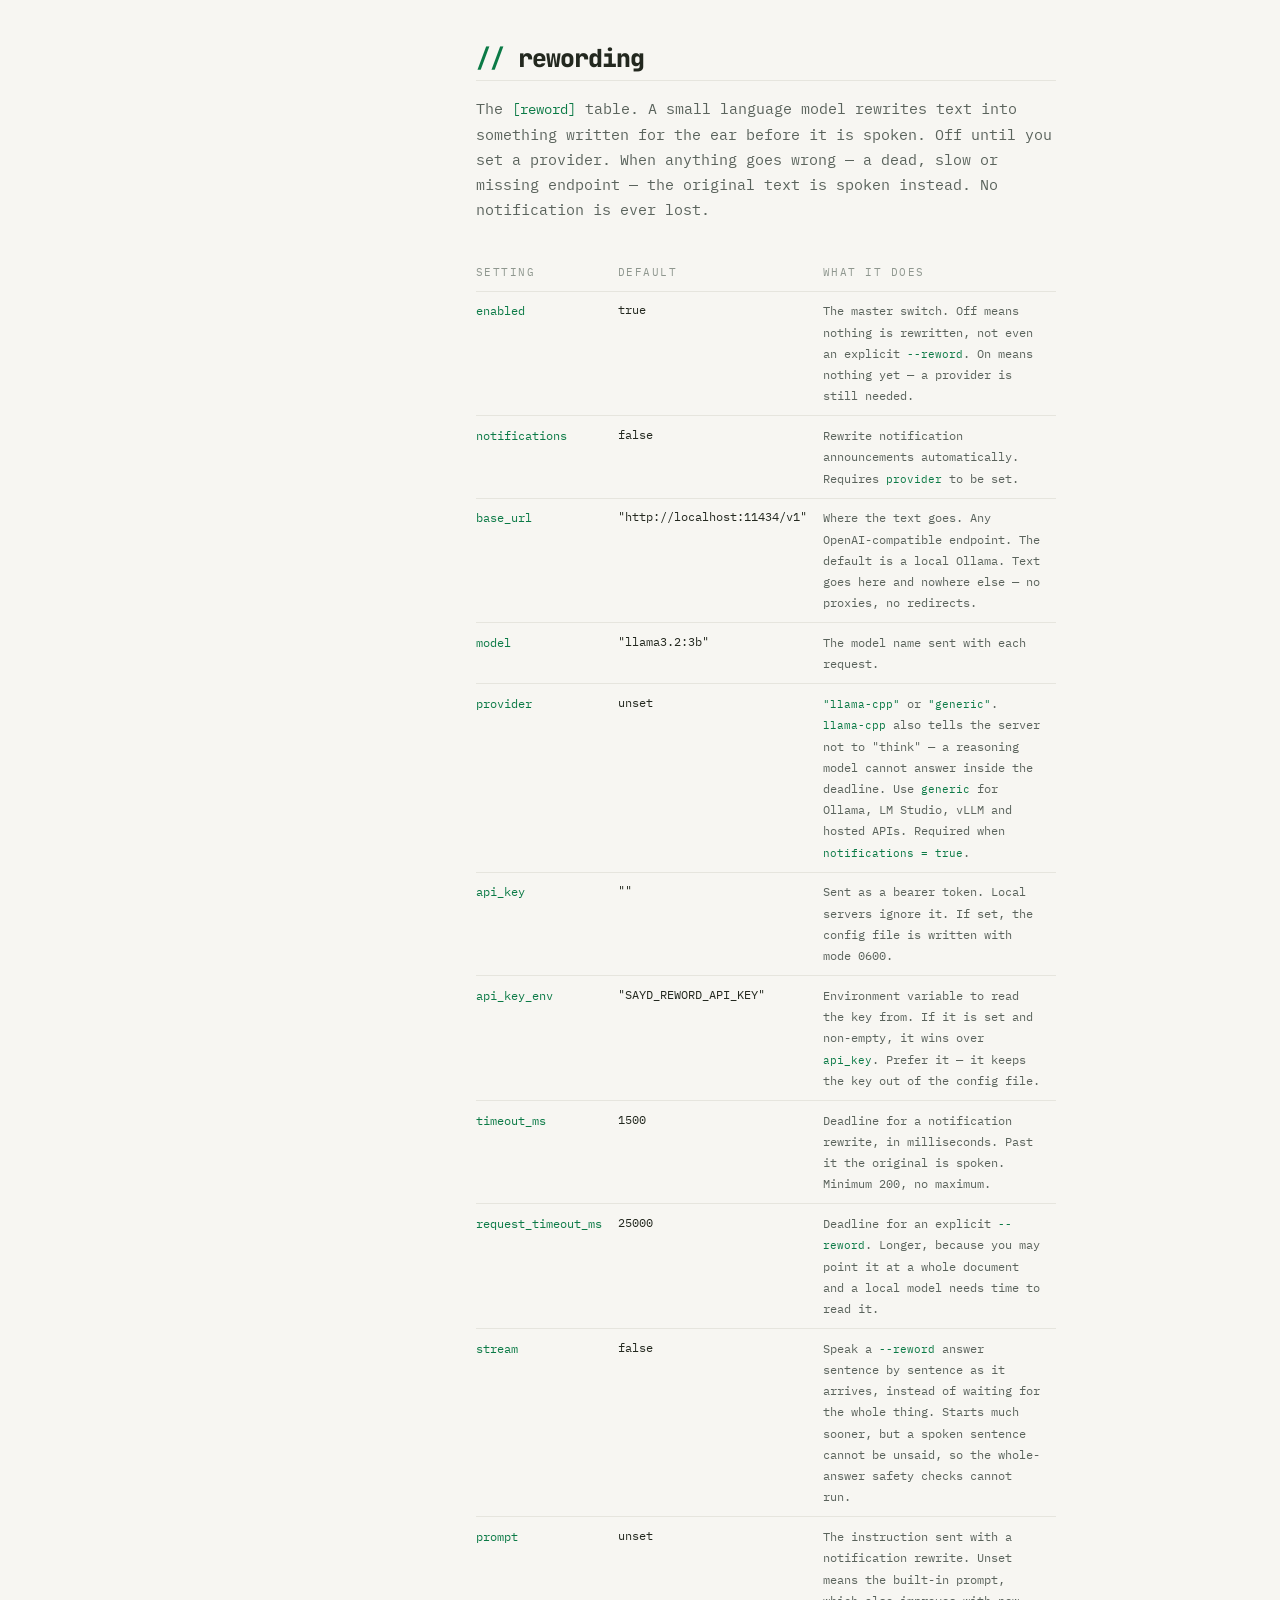
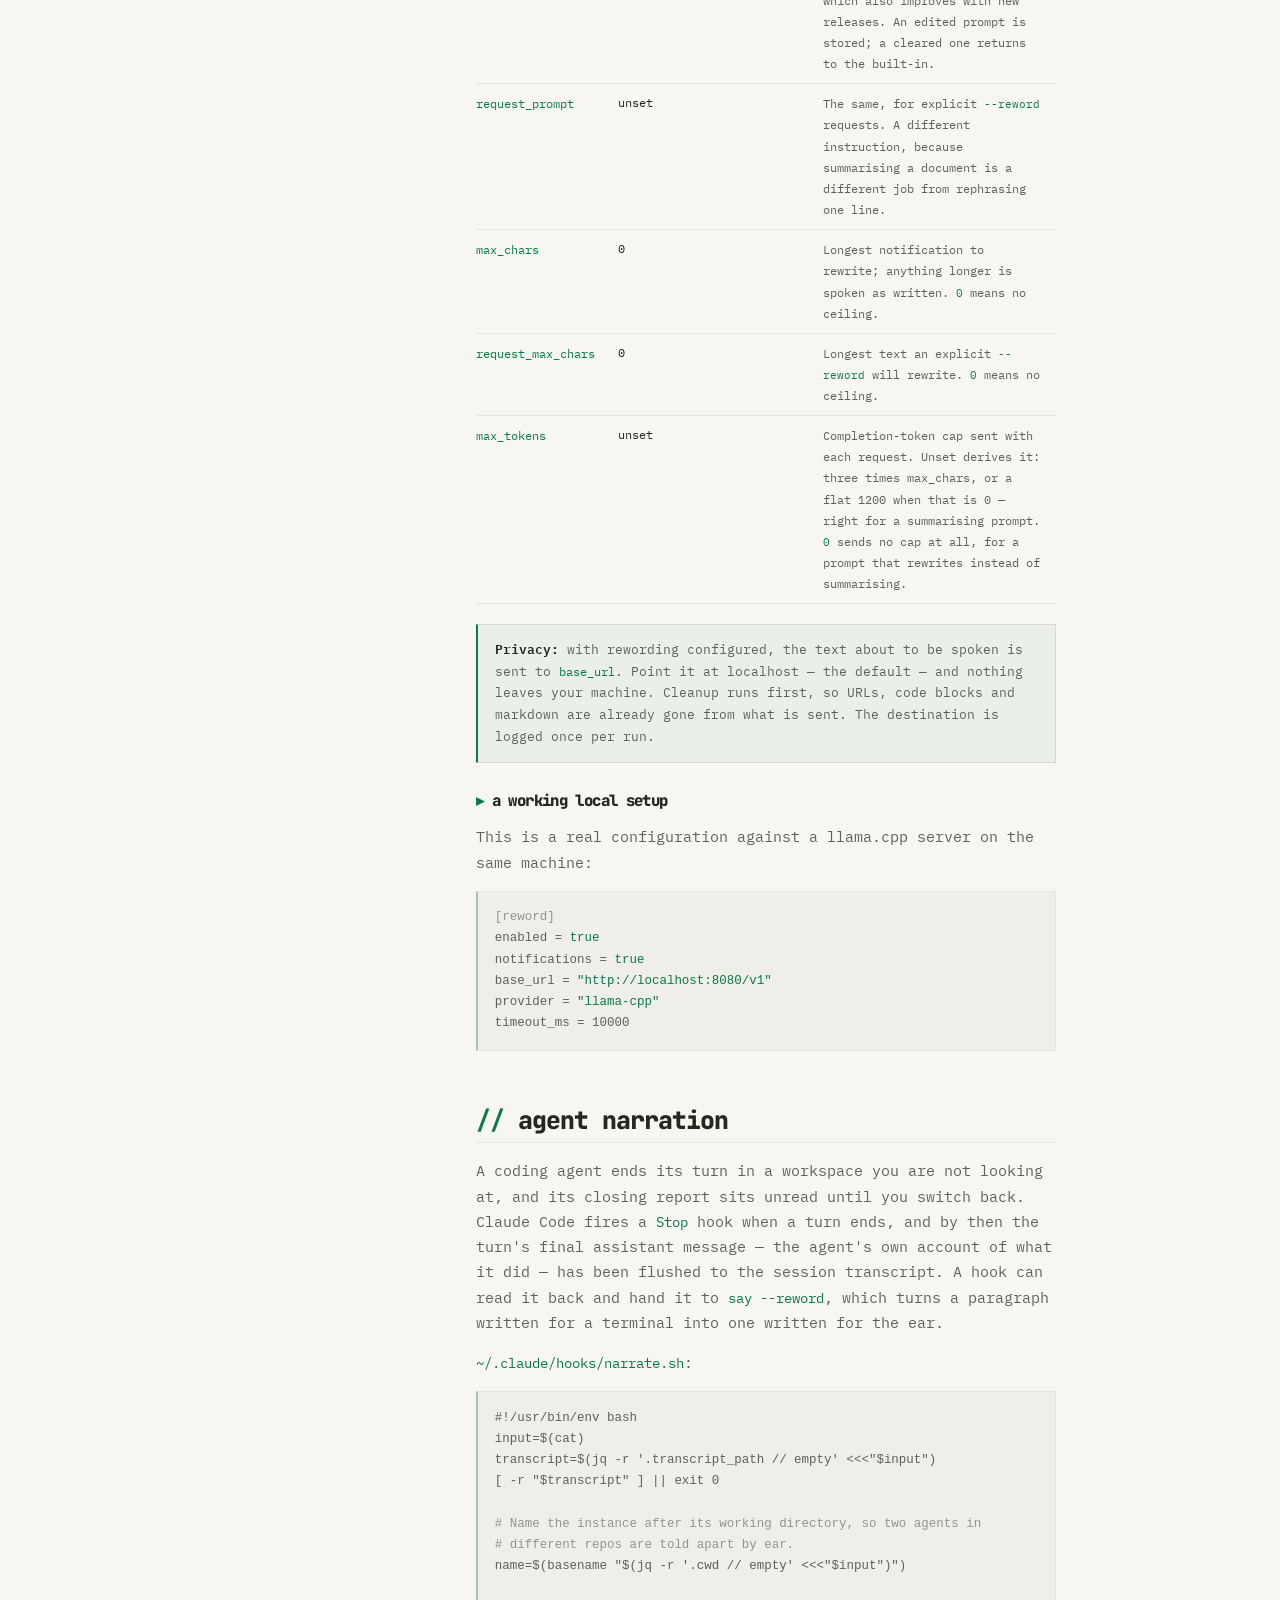
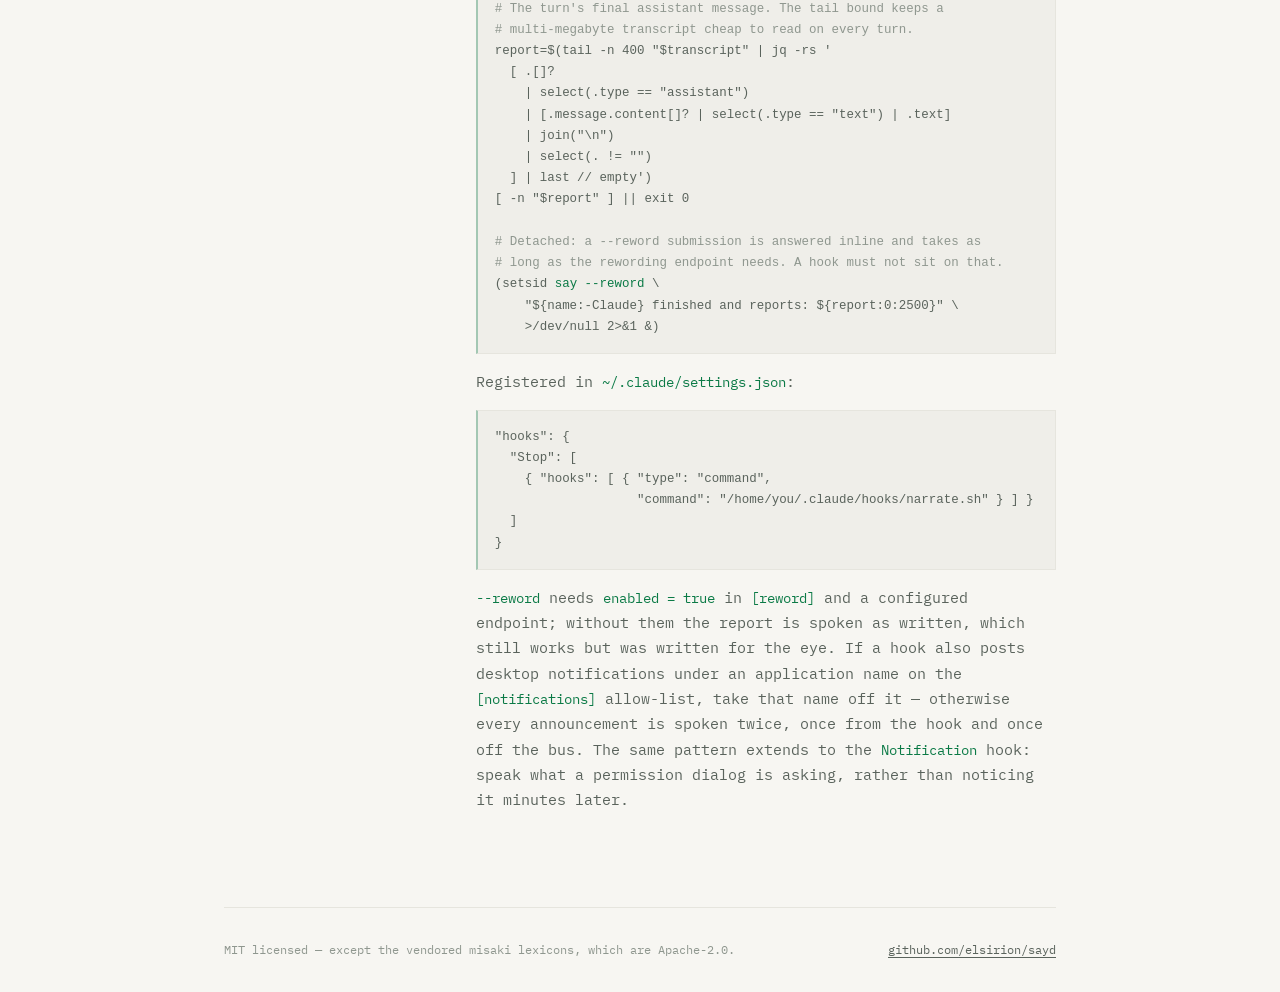
==== commit e6985242: "feat(settings): choose the engine, download Pocket TTS, pick a voice clip The Voice and speed group " ====
--- a/site/docs.html
+++ b/site/docs.html
@@ -8,6 +8,15 @@
 <meta name="color-scheme" content="dark light">
 <link rel="stylesheet" href="docs.css">
 <link rel="icon" href="icon.svg" type="image/svg+xml">
+<meta property="og:title" content="sayd — documentation">
+<meta property="og:description" content="Every setting, the say CLI, D-Bus and MPRIS interfaces, rewording, agent narration.">
+<meta property="og:type" content="website">
+<meta property="og:url" content="https://sayd.sh/docs.html">
+<meta property="og:image" content="https://sayd.sh/social-card.png">
+<meta property="og:image:width" content="1200">
+<meta property="og:image:height" content="630">
+<meta property="og:image:alt" content="sayd — fully local text to speech. Notifications, selected text and your coding agent's answers, spoken on your machine.">
+<meta name="twitter:card" content="summary_large_image">
 </head>
 <body>
 
@@ -107,9 +116,11 @@
       checkout.</li>
   </ul>
   <p class="note">
-    This download is one of only two network calls sayd can make. It fetches
-    files and sends nothing. The other is the rewording endpoint, which you
-    configure yourself — see <a href="#reword">Rewording</a>.
+    The two download buttons — <b>Download voices</b>, and <b>Download Pocket
+    TTS</b> for the optional second engine — are the only network calls
+    besides rewording. Each fetches files from Hugging Face and sends nothing.
+    Rewording is the only thing that sends your text anywhere, to an endpoint
+    you configure yourself — see <a href="#reword">Rewording</a>.
   </p>
 </section>
 
